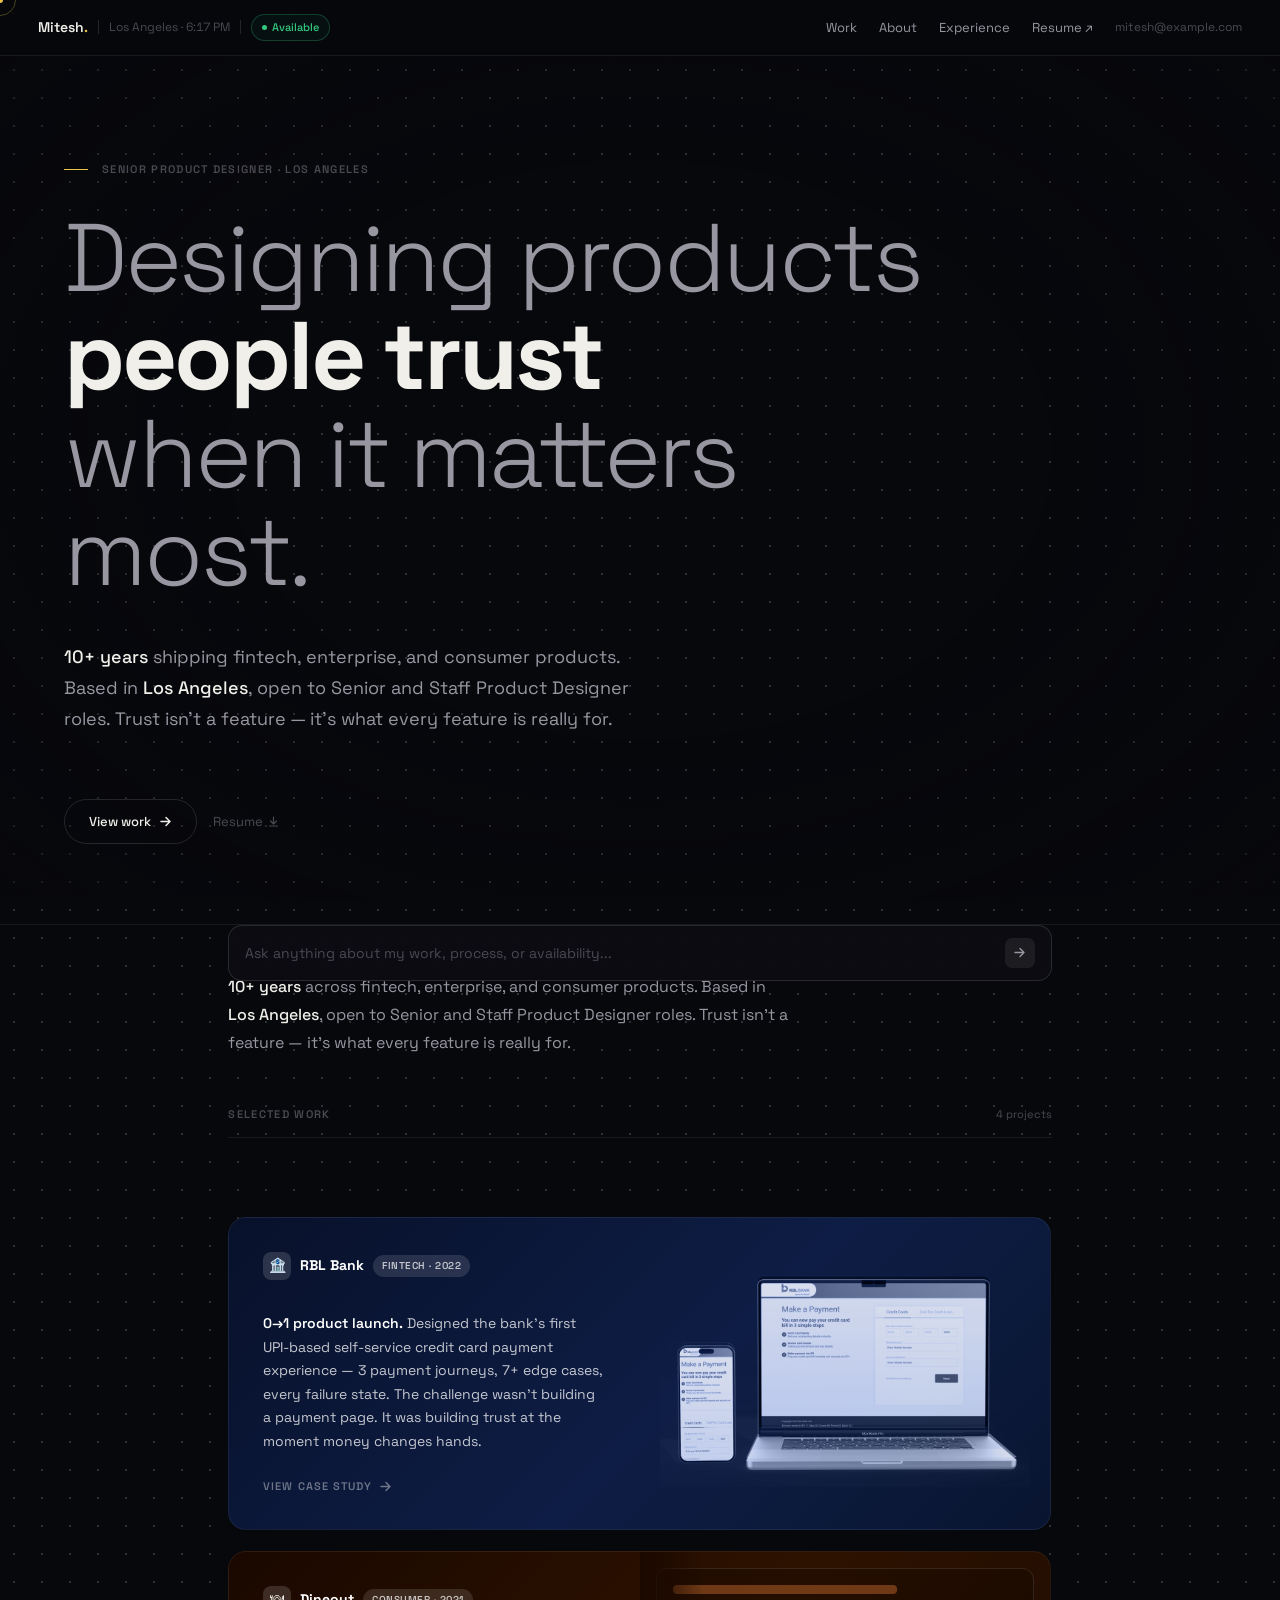
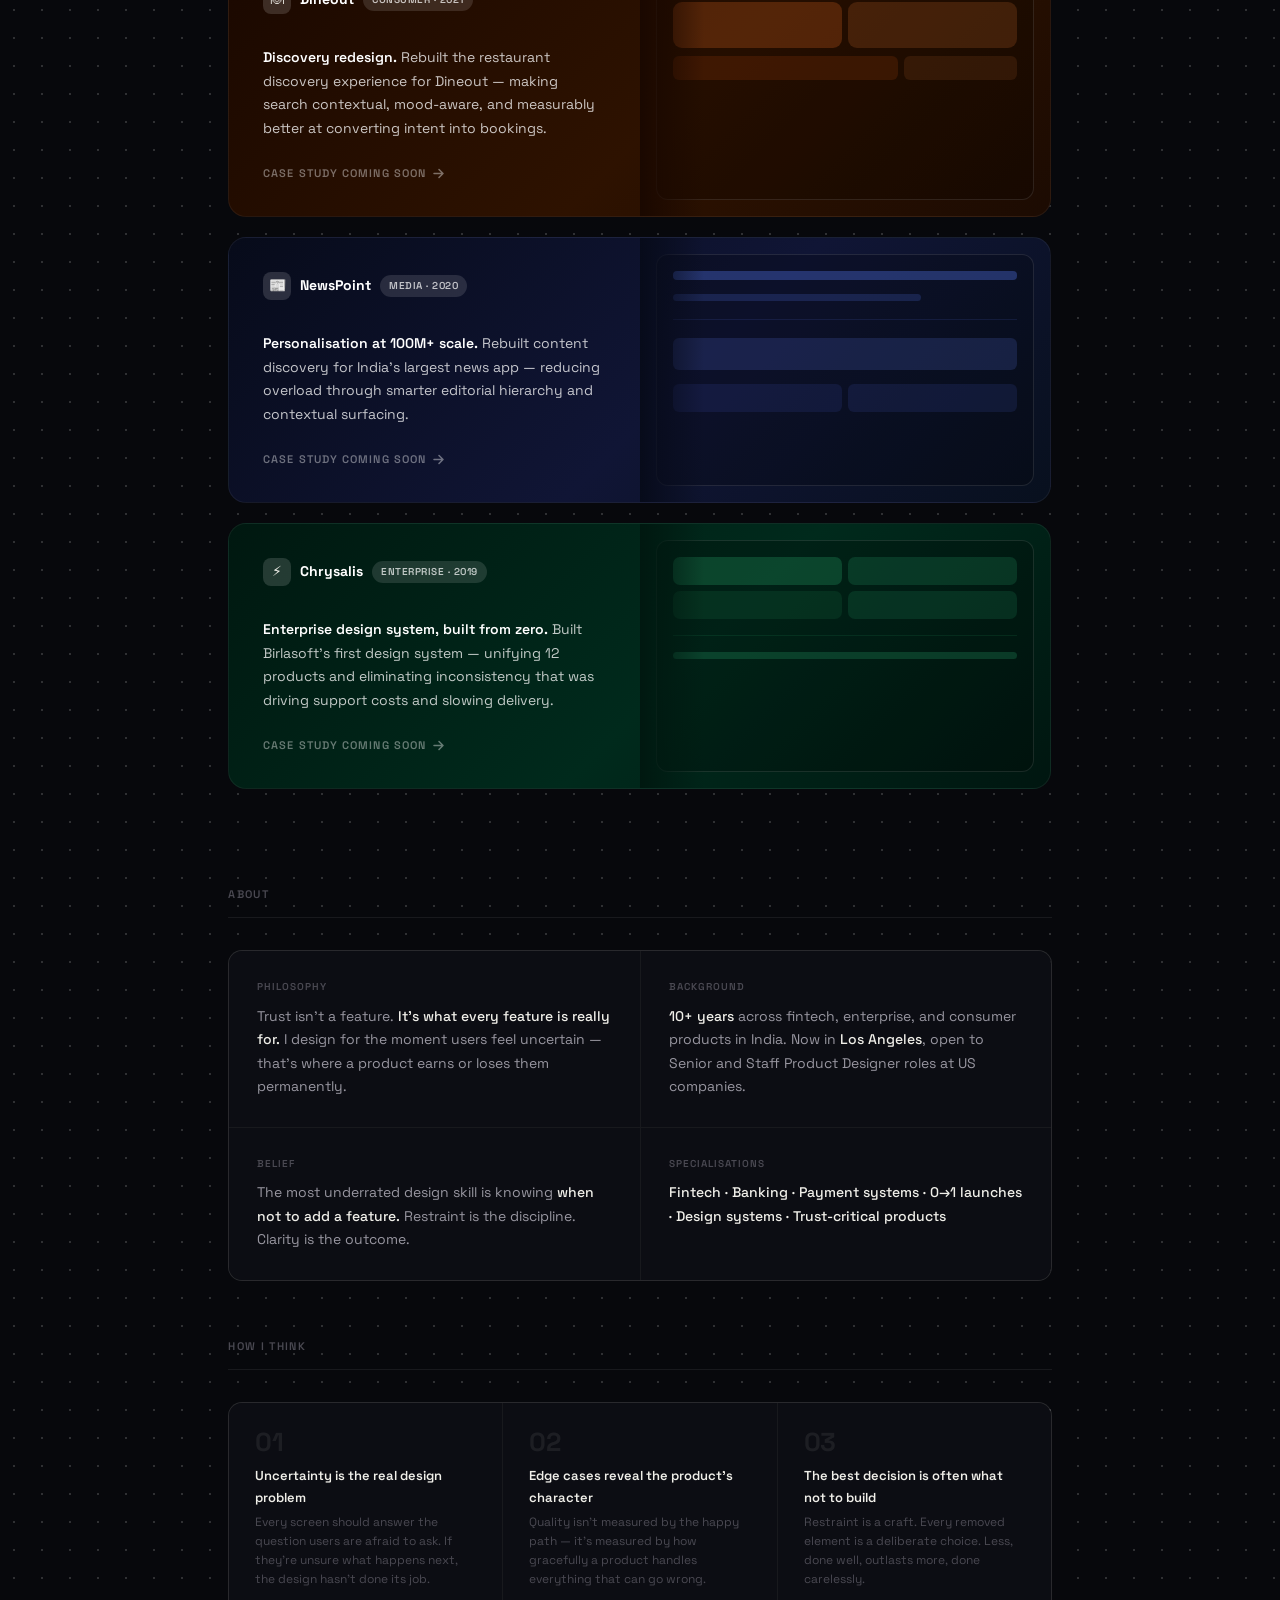
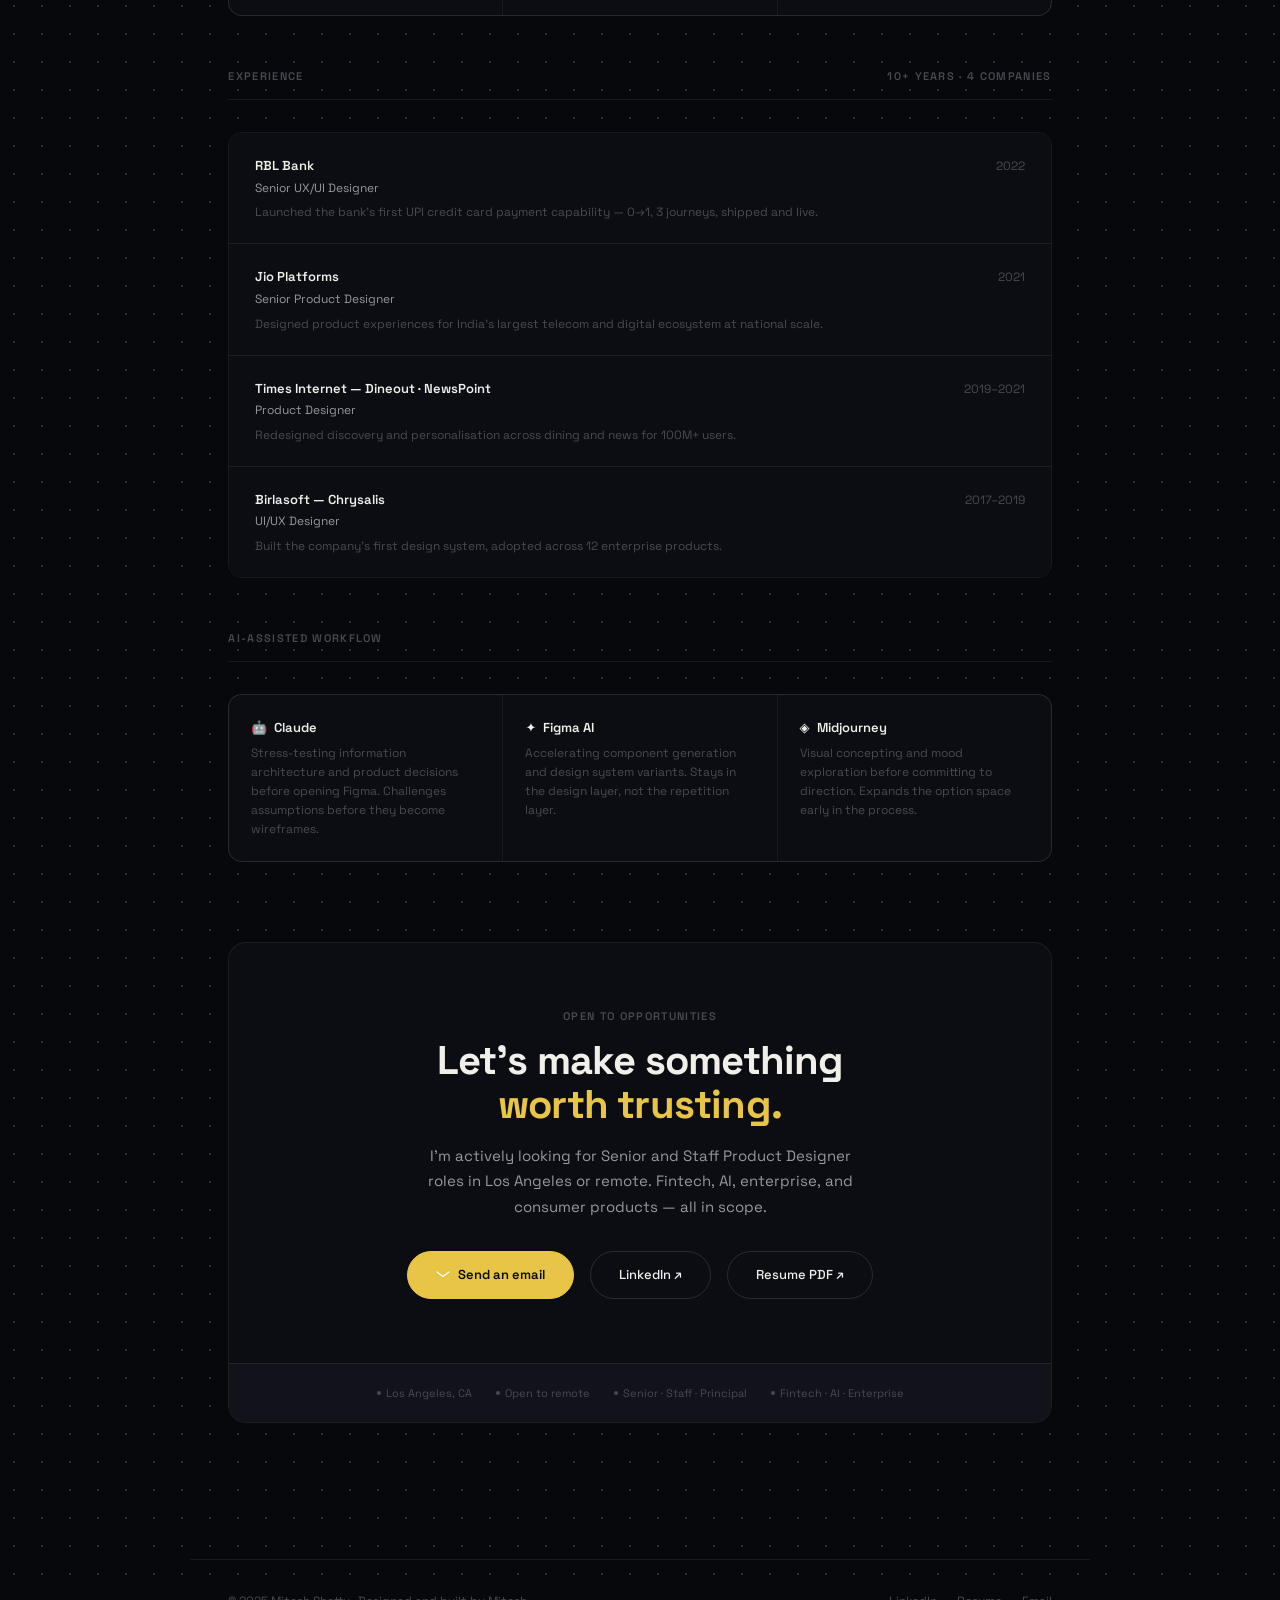
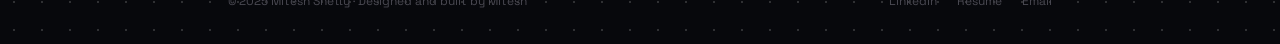
==== index.html @ 221f0654 "Add files via upload" ====
<!DOCTYPE html>
<html lang="en">
<head>
<meta charset="UTF-8">
<meta name="viewport" content="width=device-width, initial-scale=1.0">
<title>Mitesh Shetty — Senior Product Designer, Los Angeles</title>
<meta name="description" content="Senior Product Designer with 10+ years designing trusted products in fintech, enterprise, and consumer. Based in Los Angeles.">
<meta name="author" content="Mitesh Shetty">
<meta property="og:title" content="Mitesh Shetty — Senior Product Designer">
<meta property="og:description" content="Trust isn't a feature. It's what every feature is really for.">
<meta property="og:type" content="website">
<meta property="og:image" content="rbl-bank/images/hero-mockup.png">
<meta name="twitter:card" content="summary_large_image">
<link rel="preconnect" href="https://fonts.googleapis.com">
<link rel="preconnect" href="https://fonts.gstatic.com" crossorigin>
<link href="https://fonts.googleapis.com/css2?family=Space+Grotesk:wght@300;400;500;600;700&display=swap" rel="stylesheet">
<link rel="preload" href="rbl-bank/images/hero-mockup.png" as="image">
<style>
/* ═══════════════════════════════════════════════════════════════
   MITESH SHETTY — Portfolio v3  |  Design Director Final Pass
   ═══════════════════════════════════════════════════════════════ */

*,*::before,*::after{box-sizing:border-box;margin:0;padding:0}
html{scroll-behavior:smooth;-webkit-text-size-adjust:100%}
img{display:block;max-width:100%}
a{text-decoration:none;color:inherit}
button{background:none;border:none;cursor:pointer;font-family:inherit}

/* ── Design tokens ─────────────────────────────────────────── */
:root{
  --bg:   #07080C;
  --bg2:  #0C0D13;
  --bg3:  #12131A;
  --b:    rgba(255,255,255,0.07);
  --bhi:  rgba(255,255,255,0.12);
  --t1:   #F0EFE9;
  --t2:   #9896A0;
  --t3:   #4A4952;
  --gold: #E8C547;
  --gd:   rgba(232,197,71,0.08);
  --gl:   rgba(232,197,71,0.22);
  --blue: #5B7FFF;
  --grn:  #34C980;
  --red:  #FF6B47;
  --ease: cubic-bezier(0.22,1,0.36,1);
  --spr:  cubic-bezier(0.34,1.56,0.64,1);
  --dur:  600ms;
}

/* ── Base ──────────────────────────────────────────────────── */
body{
  background: var(--bg);
  background-image: radial-gradient(circle,rgba(255,255,255,0.16) 1px,transparent 1px);
  background-size: 28px 28px;
  color: var(--t1);
  font-family: 'Space Grotesk',system-ui,sans-serif;
  font-size: 15px;
  line-height: 1.65;
  -webkit-font-smoothing: antialiased;
  overflow-x: hidden;
  cursor: none;
}
@media(hover:none),(pointer:coarse){body{cursor:auto}}
body::after{
  content:'';position:fixed;inset:0;pointer-events:none;z-index:1;
  background:radial-gradient(ellipse 80% 80% at 50% 50%,transparent 40%,rgba(7,8,12,0.55) 100%);
}

/* ── Scrollbar ─────────────────────────────────────────────── */
::-webkit-scrollbar{width:2px}
::-webkit-scrollbar-track{background:var(--bg)}
::-webkit-scrollbar-thumb{background:var(--bhi);border-radius:2px}
:focus-visible{outline:2px solid var(--gold);outline-offset:3px;border-radius:2px}

/* ── Skip link ─────────────────────────────────────────────── */
.skip{position:fixed;top:-100%;left:16px;z-index:9999;padding:8px 16px;
  background:var(--gold);color:var(--bg);font-size:13px;font-weight:600;
  border-radius:8px;transition:top 150ms}
.skip:focus{top:16px}

/* ── Layers ────────────────────────────────────────────────── */
#spotlight{position:fixed;inset:0;pointer-events:none;z-index:0}
#code-layer{position:fixed;inset:0;pointer-events:none;z-index:0;overflow:hidden}
.code-char{
  position:absolute;font-family:'Space Grotesk',monospace;font-size:11px;font-weight:300;
  color:rgba(255,255,255,0.05);user-select:none;
  transition:color 500ms,opacity 500ms,text-shadow 500ms;
}

/* ── Custom cursor ─────────────────────────────────────────── */
#cur{position:fixed;top:0;left:0;pointer-events:none;z-index:9000}
#cur-dot{
  position:absolute;width:6px;height:6px;background:var(--gold);border-radius:50%;
  transform:translate(-50%,-50%);transition:width 150ms var(--ease),height 150ms var(--ease),opacity 200ms;
  will-change:transform;
}
#cur-ring{
  position:absolute;width:32px;height:32px;border:1px solid rgba(232,197,71,0.3);border-radius:50%;
  transform:translate(-50%,-50%);
  transition:width 250ms var(--ease),height 250ms var(--ease),border-color 250ms;
  will-change:transform;
}
#cur-label{
  position:absolute;transform:translate(-50%,18px);
  font-size:10px;font-weight:600;letter-spacing:.1em;text-transform:uppercase;
  color:var(--gold);opacity:0;white-space:nowrap;transition:opacity 200ms;pointer-events:none;
}
body.cur-link #cur-ring{width:44px;height:44px;border-color:rgba(232,197,71,.5)}
body.cur-card #cur-dot{opacity:0}
body.cur-card #cur-ring{width:60px;height:60px;border-color:rgba(232,197,71,.25)}
body.cur-card #cur-label{opacity:1}
body.cur-text #cur-dot{width:2px;height:2px;opacity:.35}
body.cur-text #cur-ring{width:20px;height:20px;opacity:.25}
@media(hover:none),(pointer:coarse){#cur{display:none}}

/* ── Navigation ────────────────────────────────────────────── */
#nav{
  position:fixed;top:0;left:0;right:0;z-index:200;
  height:56px;padding:0 clamp(16px,3vw,44px);
  display:flex;align-items:center;justify-content:space-between;gap:16px;
  background:rgba(7,8,12,0.80);
  backdrop-filter:blur(20px);-webkit-backdrop-filter:blur(20px);
  border-bottom:1px solid var(--b);
  transition:background 300ms;
}
#nav.scrolled{background:rgba(7,8,12,0.97)}
.nav-left{display:flex;align-items:center;gap:10px;min-width:0}
.nav-name{font-size:14px;font-weight:600;color:var(--t1);white-space:nowrap;text-decoration:none}
.nav-name span{color:var(--gold)}
.nav-sep{width:1px;height:14px;background:var(--bhi);flex-shrink:0}
.nav-clock{font-size:12px;color:var(--t3);white-space:nowrap;font-variant-numeric:tabular-nums}
.nav-avail{
  display:inline-flex;align-items:center;gap:5px;padding:3px 10px;
  border:1px solid rgba(52,201,128,0.25);border-radius:100px;
  font-size:11px;font-weight:500;color:var(--grn);background:rgba(52,201,128,0.05);white-space:nowrap;
}
.avail-dot{width:5px;height:5px;border-radius:50%;background:var(--grn);animation:pulse-g 2.2s ease-in-out infinite}
@keyframes pulse-g{0%,100%{opacity:1;transform:scale(1)}50%{opacity:.4;transform:scale(.7)}}
.nav-right{display:flex;align-items:center;gap:22px;flex-shrink:0}
.nav-right a{font-size:13px;color:var(--t2);transition:color 150ms;min-height:44px;display:flex;align-items:center}
.nav-right a:hover{color:var(--t1)}
.nav-email{font-size:12px !important;color:var(--t3) !important}
.nav-email:hover{color:var(--t2) !important}
.nav-ham{
  display:none;flex-direction:column;gap:5px;padding:10px;
  min-width:44px;min-height:44px;align-items:center;justify-content:center;cursor:pointer;
}
.nav-ham span{display:block;width:20px;height:1.5px;background:var(--t2);border-radius:1px;transition:transform 300ms,opacity 300ms}
.nav-ham[aria-expanded="true"] span:nth-child(1){transform:translateY(6.5px) rotate(45deg)}
.nav-ham[aria-expanded="true"] span:nth-child(2){opacity:0}
.nav-ham[aria-expanded="true"] span:nth-child(3){transform:translateY(-6.5px) rotate(-45deg)}
.nav-mob{
  display:none;position:fixed;inset:56px 0 0;
  background:rgba(7,8,12,.98);backdrop-filter:blur(20px);
  flex-direction:column;padding:32px 24px;z-index:199;overflow-y:auto;
}
.nav-mob.open{display:flex}
.nav-mob a{
  font-size:20px;font-weight:500;color:var(--t2);padding:14px 0;
  border-bottom:1px solid var(--b);min-height:56px;display:flex;align-items:center;transition:color 150ms;
}
.nav-mob a:last-child{border-bottom:none}
.nav-mob a:hover{color:var(--t1)}

/* ── Reading progress bar ──────────────────────────────────── */
#progress{
  position:fixed;top:0;left:0;z-index:201;
  height:2px;width:0%;background:var(--gold);
  transition:width 100ms linear;pointer-events:none;
}

/* ── Hero — full-width editorial, single column ────────────── */
.hero{
  position:relative;z-index:2;
  padding:clamp(100px,14vw,160px) clamp(20px,5vw,80px) clamp(56px,7vw,80px);
  border-bottom:1px solid var(--b);
  max-width:1400px;
  margin:0 auto;
}
.hero-label{
  font-size:11px;font-weight:600;letter-spacing:.12em;text-transform:uppercase;
  color:var(--t3);margin-bottom:clamp(20px,3vw,32px);
  display:flex;align-items:center;gap:14px;
}
.hero-label::before{content:'';width:24px;height:1px;background:var(--gold);flex-shrink:0}
.hero-h1{
  font-size:clamp(38px,7.5vw,96px);
  font-weight:700;line-height:1.02;letter-spacing:-0.032em;
  margin-bottom:clamp(24px,3.5vw,40px);
  max-width:900px;
}
.hero-h1 .dim{font-weight:300;color:var(--t2)}
.hero-sub{
  font-size:clamp(15px,1.8vw,18px);color:var(--t2);line-height:1.72;
  max-width:580px;margin-bottom:clamp(40px,5vw,64px);
}
.hero-sub strong{color:var(--t1);font-weight:500}
/* Hero has no right column — this class is unused */
.hero-right{display:none}
.hero-left{width:100%}

/* Hero CTAs */
.hero-ctas{display:flex;align-items:center;gap:16px;flex-wrap:wrap;margin-bottom:0}
.cta-primary{
  display:inline-flex;align-items:center;gap:8px;
  padding:11px 24px;border:1px solid var(--bhi);border-radius:100px;
  font-size:13px;font-weight:500;color:var(--t1);
  transition:border-color 200ms,background 200ms;
}
.cta-primary:hover{border-color:var(--gold);background:var(--gd)}
.cta-primary svg{transition:transform 200ms var(--ease)}
.cta-primary:hover svg{transform:translateX(3px)}
.cta-secondary{
  font-size:13px;color:var(--t3);transition:color 150ms;
  display:flex;align-items:center;gap:5px;
}
.cta-secondary:hover{color:var(--t2)}

/* Hero metrics row — full width strip */
.hero-metrics{
  display:none; /* hidden in editorial hero — metrics live in main content */
}

/* No mobile overrides needed — already single column */
@media(max-width:480px){
  .hero-h1{font-size:36px}
}

/* ── Main content ──────────────────────────────────────────── */
main{position:relative;z-index:2;max-width:900px;margin:0 auto;padding:0 clamp(16px,3vw,44px)}

/* ── Section label ─────────────────────────────────────────── */
.sec-label{
  font-size:11px;font-weight:600;letter-spacing:.12em;text-transform:uppercase;
  color:var(--t3);display:flex;align-items:center;justify-content:space-between;
  padding-bottom:14px;border-bottom:1px solid var(--b);
  margin-bottom:clamp(20px,3vw,32px);
}

/* ── Intro ─────────────────────────────────────────────────── */
.intro{
  padding-top:clamp(32px,4vw,48px);
  padding-bottom:clamp(32px,4vw,56px);
}
.intro-h1{
  font-size:clamp(26px,5.2vw,54px);
  font-weight:700;line-height:1.06;letter-spacing:-0.025em;
  margin-bottom:clamp(16px,2.5vw,24px);
}
.intro-h1 .dim{font-weight:300;color:var(--t2)}
.intro-bio{
  font-size:clamp(14px,1.7vw,16px);color:var(--t2);
  line-height:1.75;max-width:560px;
  margin-bottom:clamp(28px,4vw,48px);
}
.intro-bio strong{color:var(--t1);font-weight:500}
.work-header{
  display:flex;align-items:center;justify-content:space-between;
  padding-bottom:14px;border-bottom:1px solid var(--b);
  margin-bottom:clamp(20px,3vw,28px);
}
.work-title{font-size:11px;font-weight:600;letter-spacing:.12em;text-transform:uppercase;color:var(--t3)}
.work-count{font-size:11px;color:var(--t3)}

/* ── Project cards ─────────────────────────────────────────── */
.projects{display:flex;flex-direction:column;gap:clamp(12px,2vw,20px);margin-bottom:clamp(56px,8vw,96px)}
.project-card{
  display:block;position:relative;border-radius:18px;overflow:hidden;cursor:none;
  border:1px solid rgba(255,255,255,0.06);
  transition:transform 400ms var(--ease),box-shadow 400ms var(--ease),border-color 300ms;
  will-change:transform;text-decoration:none;
}
.project-card:hover{
  transform:translateY(-3px) scale(1.003);
  box-shadow:0 28px 72px rgba(0,0,0,0.6),0 0 0 1px rgba(232,197,71,0.14);
  border-color:rgba(232,197,71,0.2);
}
.project-card:focus-visible{outline:2px solid var(--gold);outline-offset:3px}
@media(hover:none){.project-card:hover{transform:none;box-shadow:none}}

.card-inner{display:grid;grid-template-columns:1fr 1fr;min-height:260px}
.card-left{
  padding:clamp(22px,3vw,34px);
  display:flex;flex-direction:column;justify-content:space-between;
  position:relative;z-index:2;
}
.card-company-row{display:flex;align-items:center;gap:9px;margin-bottom:clamp(20px,3vw,32px)}
.card-icon{
  width:28px;height:28px;border-radius:8px;
  display:flex;align-items:center;justify-content:center;
  background:rgba(255,255,255,0.14);font-size:14px;flex-shrink:0;
}
.card-co-name{font-size:14px;font-weight:700;color:#fff}
.card-badge{
  font-size:10px;font-weight:600;letter-spacing:.05em;text-transform:uppercase;
  padding:3px 9px;border-radius:100px;
  background:rgba(255,255,255,0.12);color:rgba(255,255,255,0.72);white-space:nowrap;
}
.card-desc{
  font-size:clamp(13px,1.5vw,14px);color:rgba(255,255,255,0.76);line-height:1.68;flex:1;
}
.card-desc strong{color:#fff;font-weight:600}
.card-cta{
  display:inline-flex;align-items:center;gap:6px;margin-top:clamp(16px,2.5vw,24px);
  font-size:11px;font-weight:600;letter-spacing:.1em;text-transform:uppercase;
  color:rgba(255,255,255,0.4);transition:color 200ms,gap 200ms;
}
.card-cta svg{transition:transform 200ms var(--ease)}
.project-card:hover .card-cta{color:rgba(255,255,255,0.92);gap:10px}
.project-card:hover .card-cta svg{transform:translateX(4px)}

.card-right{position:relative;overflow:hidden;display:flex;align-items:center;justify-content:center}
.card-right-img{
  position:absolute;inset:0;width:100%;height:100%;
  object-fit:cover;object-position:top center;
  transition:transform 600ms var(--ease);display:block;
}
.project-card:hover .card-right-img{transform:scale(1.06)}
.card-right::before{
  content:'';position:absolute;left:0;top:0;bottom:0;width:64px;z-index:1;
  background:linear-gradient(to right,var(--card-bg,#0F1020),transparent);
}
.card-mock{
  position:absolute;inset:16px;background:rgba(0,0,0,0.2);
  border:1px solid rgba(255,255,255,0.1);border-radius:12px;
  padding:16px;display:flex;flex-direction:column;gap:8px;
}
.mock-bar{height:7px;border-radius:4px;background:rgba(255,255,255,0.15)}
.mock-row{display:flex;gap:6px}
.mock-pill{height:22px;border-radius:5px;background:rgba(255,255,255,0.1);flex:1}

/* RBL card — mockup image treatment */
.card-rbl{--card-bg:#08112A;background:linear-gradient(135deg,#08112A 0%,#0E1D45 55%,#091530 100%)}
.card-rbl .card-right{background:transparent;padding:clamp(10px,2vw,20px)}
.card-rbl .card-right-img{
  position:static;width:100%;height:auto;object-fit:contain;object-position:center;
  mix-blend-mode:luminosity;opacity:0.90;border-radius:0;
}
.card-rbl:hover .card-right-img{mix-blend-mode:normal;opacity:1;transform:scale(1.03)}
.card-rbl .card-right::before{display:none}

.card-dineout{--card-bg:#1A0800;background:linear-gradient(135deg,#1A0800 0%,#2E1200 55%,#1C0B02 100%)}
.card-newspoint{--card-bg:#070B1A;background:linear-gradient(135deg,#070B1A 0%,#101535 55%,#08101E 100%)}
.card-chrysalis{--card-bg:#001810;background:linear-gradient(135deg,#001810 0%,#002A1C 55%,#001610 100%)}

/* ── About grid ────────────────────────────────────────────── */
.about-grid{
  display:grid;grid-template-columns:1fr 1fr;
  gap:1px;background:var(--b);
  border:1px solid var(--b);border-radius:14px;overflow:hidden;
  margin-bottom:clamp(20px,3vw,32px);
}
.about-cell{background:var(--bg2);padding:clamp(20px,2.5vw,28px)}
.ac-label{font-size:10px;font-weight:600;letter-spacing:.1em;text-transform:uppercase;color:var(--t3);margin-bottom:9px}
.ac-val{font-size:clamp(13px,1.5vw,14px);color:var(--t2);line-height:1.68}
.ac-val strong{color:var(--t1);font-weight:500}

/* ── Process ───────────────────────────────────────────────── */
.process-grid{
  display:grid;grid-template-columns:repeat(3,1fr);
  gap:1px;background:var(--b);
  border:1px solid var(--b);border-radius:14px;overflow:hidden;
  margin-bottom:clamp(20px,3vw,32px);
}
.process-cell{background:var(--bg2);padding:clamp(18px,2.5vw,26px)}
.pc-num{font-size:26px;font-weight:700;color:var(--b);line-height:1;margin-bottom:10px;letter-spacing:-0.01em}
.pc-title{font-size:13px;font-weight:600;color:var(--t1);margin-bottom:5px}
.pc-desc{font-size:12px;color:var(--t3);line-height:1.58}

/* ── Experience ────────────────────────────────────────────── */
.exp-list{
  border:1px solid var(--b);border-radius:14px;overflow:hidden;
  margin-bottom:clamp(20px,3vw,32px);
}
.exp-item{
  display:grid;grid-template-columns:1fr auto;gap:16px;align-items:start;
  padding:clamp(16px,2.5vw,22px) clamp(18px,2.5vw,26px);
  border-bottom:1px solid var(--b);background:var(--bg2);
  transition:background 200ms;
}
.exp-item:last-child{border-bottom:none}
.exp-item:hover{background:var(--bg3)}
.exp-co{font-size:13px;font-weight:600;color:var(--t1)}
.exp-role{font-size:12px;color:var(--t2);margin-top:2px}
.exp-out{font-size:12px;color:var(--t3);margin-top:5px;line-height:1.5}
.exp-yr{font-size:12px;color:var(--t3);white-space:nowrap;padding-top:2px}

/* ── AI tools ──────────────────────────────────────────────── */
.ai-grid{
  display:grid;grid-template-columns:repeat(3,1fr);
  gap:1px;background:var(--b);
  border:1px solid var(--b);border-radius:14px;overflow:hidden;
  margin-bottom:clamp(48px,7vw,80px);
}
.ai-cell{background:var(--bg2);padding:clamp(16px,2vw,22px)}
.ai-tool{font-size:13px;font-weight:600;color:var(--t1);margin-bottom:5px;display:flex;align-items:center;gap:7px}
.ai-use{font-size:12px;color:var(--t3);line-height:1.58}

/* ── Contact CTA ───────────────────────────────────────────── */
.contact-section{
  border:1px solid var(--b);border-radius:18px;overflow:hidden;
  background:var(--bg2);margin-bottom:clamp(28px,4vw,48px);
}
.contact-inner{
  padding:clamp(36px,5vw,64px) clamp(24px,4vw,48px);
  text-align:center;
}
.contact-pre{
  font-size:11px;font-weight:600;letter-spacing:.12em;text-transform:uppercase;
  color:var(--t3);margin-bottom:14px;
}
.contact-h{
  font-size:clamp(22px,4vw,40px);font-weight:700;letter-spacing:-0.02em;
  line-height:1.1;margin-bottom:16px;
}
.contact-h span{color:var(--gold)}
.contact-p{font-size:clamp(14px,1.6vw,15px);color:var(--t2);max-width:440px;margin:0 auto 32px;line-height:1.7}
.contact-actions{display:flex;align-items:center;justify-content:center;gap:16px;flex-wrap:wrap}
.contact-btn{
  display:inline-flex;align-items:center;gap:8px;
  padding:12px 28px;border:1px solid var(--bhi);border-radius:100px;
  font-size:13px;font-weight:500;color:var(--t1);
  transition:border-color 200ms,background 200ms;
}
.contact-btn:hover{border-color:var(--gold);background:var(--gd)}
.contact-btn.primary{background:var(--gold);border-color:var(--gold);color:var(--bg);font-weight:600}
.contact-btn.primary:hover{background:#d4b340;border-color:#d4b340}
.contact-meta{
  padding:clamp(14px,2vw,20px) clamp(24px,4vw,48px);
  border-top:1px solid var(--b);
  display:flex;align-items:center;justify-content:center;gap:clamp(12px,2vw,24px);flex-wrap:wrap;
  background:var(--bg3);
}
.contact-tag{font-size:11px;color:var(--t3);display:flex;align-items:center;gap:5px}
.contact-tag-dot{width:4px;height:4px;border-radius:50%;background:var(--t3)}

/* ── Ask input ─────────────────────────────────────────────── */
.ask-wrap{position:sticky;bottom:20px;z-index:100;padding-bottom:32px}
.ask-inner{
  display:flex;align-items:center;
  background:rgba(12,13,19,0.92);border:1px solid var(--bhi);border-radius:14px;padding:12px 16px;
  transition:border-color 300ms,box-shadow 300ms;backdrop-filter:blur(24px);
}
.ask-inner:focus-within{border-color:var(--gl);box-shadow:0 0 0 3px var(--gd)}
.ask-input{
  flex:1;background:none;border:none;outline:none;
  font-family:'Space Grotesk',sans-serif;font-size:14px;color:var(--t1);
}
.ask-input::placeholder{color:var(--t3)}
.ask-btn{
  width:30px;height:30px;border-radius:7px;background:var(--b);
  display:flex;align-items:center;justify-content:center;
  transition:background 200ms;flex-shrink:0;cursor:pointer;
}
.ask-btn:hover{background:var(--gd)}
.ask-btn svg{color:var(--t2)}

/* ── Floating preview panel ────────────────────────────────── */
#pp{
  position:fixed;z-index:500;width:300px;
  background:rgba(12,13,20,0.97);border:1px solid var(--bhi);border-radius:16px;overflow:hidden;
  box-shadow:0 28px 72px rgba(0,0,0,0.65);
  pointer-events:none;opacity:0;
  transform:scale(0.94) translateY(8px);
  transition:opacity 200ms var(--ease),transform 200ms var(--ease);
  backdrop-filter:blur(24px);
}
#pp.show{opacity:1;transform:scale(1) translateY(0)}
.pp-img{width:100%;height:140px;object-fit:cover;object-position:top;display:block}
.pp-img-blank{width:100%;height:140px;background:var(--bg3)}
.pp-body{padding:16px}
.pp-co{font-size:13px;font-weight:700;color:var(--t1);margin-bottom:2px}
.pp-role{font-size:11px;color:var(--t3);margin-bottom:12px}
.pp-row{margin-bottom:10px}
.pp-lbl{font-size:10px;font-weight:600;letter-spacing:.08em;text-transform:uppercase;color:var(--t3);margin-bottom:3px}
.pp-val{font-size:12px;color:var(--t2);line-height:1.5}
.pp-cta{
  display:flex;align-items:center;gap:6px;
  font-size:11px;font-weight:600;letter-spacing:.08em;text-transform:uppercase;color:var(--gold);
  padding-top:12px;border-top:1px solid var(--b);
}
@media(max-width:768px){#pp{display:none}}

/* ── Scroll reveal ─────────────────────────────────────────── */
.rev{opacity:0;transform:translateY(18px);transition:opacity var(--dur) var(--ease),transform var(--dur) var(--ease)}
.rev.in{opacity:1;transform:none}

/* ── Footer ────────────────────────────────────────────────── */
footer{
  position:relative;z-index:2;
  padding:clamp(20px,3vw,32px) clamp(16px,3vw,44px);
  max-width:900px;margin:0 auto;
  border-top:1px solid var(--b);
  display:flex;align-items:center;justify-content:space-between;flex-wrap:wrap;gap:12px;
}
.foot-copy{font-size:12px;color:var(--t3)}
.foot-links{display:flex;gap:20px}
.foot-links a{font-size:12px;color:var(--t3);transition:color 150ms}
.foot-links a:hover{color:var(--t2)}

/* ── Responsive ────────────────────────────────────────────── */
@media(max-width:1024px){.nav-avail{display:none}}
@media(max-width:768px){
  .nav-right{display:none}
  .nav-ham{display:flex}
  .card-inner{grid-template-columns:1fr;min-height:auto}
  .card-right{height:200px;order:-1}
  .card-rbl .card-right{height:auto;order:-1;padding:16px}
  .card-right::before{display:none}
  .about-grid{grid-template-columns:1fr}
  .process-grid{grid-template-columns:1fr}
  .ai-grid{grid-template-columns:1fr}
  .ask-wrap{position:relative;bottom:auto;padding-bottom:40px}
}
@media(max-width:480px){
  .intro-h1{font-size:28px}
  .exp-item{grid-template-columns:1fr}
  .exp-yr{display:none}
}
</style>
</head>
<body>

<a href="#main" class="skip">Skip to content</a>
<div id="progress" role="progressbar" aria-label="Reading progress" aria-valuenow="0" aria-valuemin="0" aria-valuemax="100"></div>
<div id="spotlight" aria-hidden="true"></div>
<div id="code-layer" aria-hidden="true"></div>

<div id="cur" aria-hidden="true">
  <div id="cur-dot"></div>
  <div id="cur-ring"></div>
  <div id="cur-label">View project</div>
</div>

<div id="pp" role="tooltip" aria-live="polite">
  <img id="pp-img" class="pp-img" src="" alt="" loading="lazy">
  <div class="pp-body">
    <div class="pp-co" id="pp-co">—</div>
    <div class="pp-role" id="pp-role">—</div>
    <div class="pp-row"><div class="pp-lbl">Challenge</div><div class="pp-val" id="pp-challenge">—</div></div>
    <div class="pp-row"><div class="pp-lbl">Outcome</div><div class="pp-val" id="pp-outcome">—</div></div>
    <div class="pp-cta">View case study <svg width="12" height="12" viewBox="0 0 12 12" fill="none"><path d="M2 6h8M6 2l4 4-4 4" stroke="currentColor" stroke-width="1.5" stroke-linecap="round" stroke-linejoin="round"/></svg></div>
  </div>
</div>

<!-- ── Nav ────────────────────────────────────────────────── -->
<nav id="nav" aria-label="Main navigation">
  <div class="nav-left">
    <a href="/" class="nav-name" aria-label="Mitesh Shetty — home">Mitesh<span>.</span></a>
    <span class="nav-sep" aria-hidden="true"></span>
    <span class="nav-clock" id="nav-time" aria-label="Current time in Los Angeles">Los Angeles</span>
    <span class="nav-sep" aria-hidden="true"></span>
    <div class="nav-avail" aria-label="Open to Senior Product Designer roles">
      <span class="avail-dot" aria-hidden="true"></span>Available
    </div>
  </div>
  <div class="nav-right" role="list">
    <a href="#work" role="listitem">Work</a>
    <a href="#about" role="listitem">About</a>
    <a href="#experience" role="listitem">Experience</a>
    <a href="resume.pdf" target="_blank" rel="noopener" role="listitem">Resume ↗</a>
    <a href="mailto:mitesh@example.com" class="nav-email" role="listitem">mitesh@example.com</a>
  </div>
  <button class="nav-ham" aria-label="Open navigation menu" aria-expanded="false" aria-controls="nav-mob">
    <span></span><span></span><span></span>
  </button>
</nav>
<nav class="nav-mob" id="nav-mob" aria-label="Mobile navigation">
  <a href="#work">Work</a>
  <a href="#about">About</a>
  <a href="#experience">Experience</a>
  <a href="resume.pdf" target="_blank" rel="noopener">Resume ↗</a>
  <a href="mailto:mitesh@example.com">mitesh@example.com</a>
</nav>

<!-- ══════ HERO ══════════════════════════════════════════════ -->
<header class="hero" aria-label="Introduction">
  <div class="hero-left">
    <div class="hero-label rev" data-delay="0">Senior Product Designer · Los Angeles</div>

    <h1 class="hero-h1 rev" data-delay="60">
      <span class="dim">Designing products</span><br>
      <strong>people trust</strong><br>
      <span class="dim">when it matters most.</span>
    </h1>

    <p class="hero-sub rev" data-delay="180">
      <strong>10+ years</strong> shipping fintech, enterprise, and consumer products. Based in <strong>Los Angeles</strong>,
      open to Senior and Staff Product Designer roles. Trust isn't a feature —
      it's what every feature is really for.
    </p>

    <div class="hero-ctas rev" data-delay="300">
      <a href="#work" class="cta-primary" data-magnetic>
        View work
        <svg width="13" height="13" viewBox="0 0 13 13" fill="none" aria-hidden="true"><path d="M2 6.5h9M7 2.5l4 4-4 4" stroke="currentColor" stroke-width="1.5" stroke-linecap="round" stroke-linejoin="round"/></svg>
      </a>
      <a href="resume.pdf" class="cta-secondary" target="_blank" rel="noopener">
        Resume
        <svg width="11" height="11" viewBox="0 0 11 11" fill="none" aria-hidden="true"><path d="M5.5 1v7M2.5 5l3 3 3-3M1.5 10h8" stroke="currentColor" stroke-width="1.2" stroke-linecap="round" stroke-linejoin="round"/></svg>
      </a>
    </div>
  </div>
</header>

<!-- ══════ MAIN ══════════════════════════════════════════════ -->
<main id="main">

  <!-- Intro + Work header — follows hero directly -->
  <section class="intro" aria-label="About this portfolio">
    <p class="intro-bio rev">
      <strong>10+ years</strong> across fintech, enterprise, and consumer products. Based in <strong>Los Angeles</strong>,
      open to Senior and Staff Product Designer roles. Trust isn't a feature — it's what every feature is really for.
    </p>
    <div class="work-header rev" id="work">
      <span class="work-title">Selected work</span>
      <span class="work-count">4 projects</span>
    </div>
  </section>

  <!-- ── Project cards ─────────────────────────────────────── -->
  <div class="projects" aria-label="Selected work">

    <!-- RBL Bank -->
    <a href="rbl-bank/index.html"
       class="project-card card-rbl rev"
       data-co="RBL Bank"
       data-role="Senior UX/UI Designer · Q2–Q3 2022"
       data-challenge="No UPI payment option existed on the bank's website"
       data-outcome="Launched RBL Bank's first self-service UPI credit card payment — 3 journeys, 7+ edge cases"
       data-preview="rbl-bank/images/hero-mockup.png"
       data-cursor="View Case Study"
       aria-label="RBL Bank — UPI Credit Card Payment Experience — View case study">
      <div class="card-inner">
        <div class="card-left">
          <div>
            <div class="card-company-row">
              <div class="card-icon" aria-hidden="true">🏦</div>
              <span class="card-co-name">RBL Bank</span>
              <span class="card-badge">Fintech · 2022</span>
            </div>
            <div class="card-desc">
              <strong>0→1 product launch.</strong> Designed the bank's first UPI-based self-service credit card payment
              experience — 3 payment journeys, 7+ edge cases, every failure state.
              The challenge wasn't building a payment page. It was building trust at the moment money changes hands.
            </div>
          </div>
          <div class="card-cta" aria-hidden="true">
            View case study
            <svg width="13" height="13" viewBox="0 0 13 13" fill="none"><path d="M2 6.5h9M7 2.5l4 4-4 4" stroke="currentColor" stroke-width="1.5" stroke-linecap="round" stroke-linejoin="round"/></svg>
          </div>
        </div>
        <div class="card-right">
          <img class="card-right-img"
               src="rbl-bank/images/hero-mockup.png"
               alt="RBL Bank Make a Payment on MacBook and iPhone"
               loading="lazy">
        </div>
      </div>
    </a>

    <!-- Dineout -->
    <a href="#"
       class="project-card card-dineout rev"
       data-co="Dineout · Times Internet"
       data-role="Product Designer · 2020–2021"
       data-challenge="Restaurant discovery was generic — no context for mood, occasion, or group size"
       data-outcome="Redesigned discovery to be contextual and conversion-focused"
       data-preview=""
       data-cursor="Coming Soon"
       aria-label="Dineout — Restaurant Discovery Redesign — Coming soon">
      <div class="card-inner">
        <div class="card-left">
          <div>
            <div class="card-company-row">
              <div class="card-icon" aria-hidden="true">🍽</div>
              <span class="card-co-name">Dineout</span>
              <span class="card-badge">Consumer · 2021</span>
            </div>
            <div class="card-desc">
              <strong>Discovery redesign.</strong> Rebuilt the restaurant discovery experience for Dineout —
              making search contextual, mood-aware, and measurably better at converting intent into bookings.
            </div>
          </div>
          <div class="card-cta" aria-hidden="true">
            Case study coming soon
            <svg width="13" height="13" viewBox="0 0 13 13" fill="none"><path d="M2 6.5h9M7 2.5l4 4-4 4" stroke="currentColor" stroke-width="1.5" stroke-linecap="round" stroke-linejoin="round"/></svg>
          </div>
        </div>
        <div class="card-right">
          <div class="card-mock" aria-hidden="true">
            <div class="mock-bar" style="width:65%;height:9px;background:rgba(255,140,60,0.35)"></div>
            <div class="mock-row"><div class="mock-pill" style="background:rgba(255,120,40,0.22);height:46px;border-radius:9px"></div><div class="mock-pill" style="background:rgba(255,140,60,0.16);height:46px;border-radius:9px"></div></div>
            <div class="mock-row"><div class="mock-pill" style="background:rgba(255,100,20,0.12);height:24px;border-radius:6px;flex:2"></div><div class="mock-pill" style="background:rgba(255,140,60,0.1);height:24px;border-radius:6px"></div></div>
          </div>
        </div>
      </div>
    </a>

    <!-- NewsPoint -->
    <a href="#"
       class="project-card card-newspoint rev"
       data-co="NewsPoint · Times Internet"
       data-role="Product Designer · 2019–2020"
       data-challenge="News apps overwhelm — too much content, no relevance signal"
       data-outcome="Rebuilt personalisation for 100M+ users"
       data-preview=""
       data-cursor="Coming Soon"
       aria-label="NewsPoint — News Personalisation — Coming soon">
      <div class="card-inner">
        <div class="card-left">
          <div>
            <div class="card-company-row">
              <div class="card-icon" aria-hidden="true">📰</div>
              <span class="card-co-name">NewsPoint</span>
              <span class="card-badge">Media · 2020</span>
            </div>
            <div class="card-desc">
              <strong>Personalisation at 100M+ scale.</strong> Rebuilt content discovery for India's largest news app —
              reducing overload through smarter editorial hierarchy and contextual surfacing.
            </div>
          </div>
          <div class="card-cta" aria-hidden="true">
            Case study coming soon
            <svg width="13" height="13" viewBox="0 0 13 13" fill="none"><path d="M2 6.5h9M7 2.5l4 4-4 4" stroke="currentColor" stroke-width="1.5" stroke-linecap="round" stroke-linejoin="round"/></svg>
          </div>
        </div>
        <div class="card-right">
          <div class="card-mock" aria-hidden="true">
            <div class="mock-bar" style="background:rgba(91,127,255,0.32);height:9px"></div>
            <div class="mock-bar" style="background:rgba(91,127,255,0.18);height:7px;width:72%;margin-top:6px"></div>
            <div style="height:1px;background:rgba(91,127,255,0.12);margin:10px 0"></div>
            <div class="mock-row"><div class="mock-pill" style="background:rgba(100,130,255,0.16);height:32px;border-radius:6px;flex:3"></div></div>
            <div class="mock-row" style="margin-top:6px"><div class="mock-pill" style="background:rgba(80,110,240,0.11);height:28px;border-radius:6px"></div><div class="mock-pill" style="background:rgba(90,120,255,0.11);height:28px;border-radius:6px"></div></div>
          </div>
        </div>
      </div>
    </a>

    <!-- Chrysalis -->
    <a href="#"
       class="project-card card-chrysalis rev"
       data-co="Chrysalis · Birlasoft"
       data-role="UI/UX Designer · 2017–2019"
       data-challenge="Legacy enterprise portal had no design system — 12 products, zero consistency"
       data-outcome="Built the company's first design system, adopted across all 12 products"
       data-preview=""
       data-cursor="Coming Soon"
       aria-label="Chrysalis — Enterprise Design System — Coming soon">
      <div class="card-inner">
        <div class="card-left">
          <div>
            <div class="card-company-row">
              <div class="card-icon" aria-hidden="true">⚡</div>
              <span class="card-co-name">Chrysalis</span>
              <span class="card-badge">Enterprise · 2019</span>
            </div>
            <div class="card-desc">
              <strong>Enterprise design system, built from zero.</strong> Built Birlasoft's first design system —
              unifying 12 products and eliminating inconsistency that was driving support costs and slowing delivery.
            </div>
          </div>
          <div class="card-cta" aria-hidden="true">
            Case study coming soon
            <svg width="13" height="13" viewBox="0 0 13 13" fill="none"><path d="M2 6.5h9M7 2.5l4 4-4 4" stroke="currentColor" stroke-width="1.5" stroke-linecap="round" stroke-linejoin="round"/></svg>
          </div>
        </div>
        <div class="card-right">
          <div class="card-mock" aria-hidden="true">
            <div style="display:grid;grid-template-columns:1fr 1fr;gap:6px;margin-bottom:8px">
              <div style="height:28px;background:rgba(52,201,128,0.22);border-radius:7px"></div>
              <div style="height:28px;background:rgba(52,201,128,0.16);border-radius:7px"></div>
              <div style="height:28px;background:rgba(52,180,110,0.11);border-radius:7px"></div>
              <div style="height:28px;background:rgba(52,201,128,0.13);border-radius:7px"></div>
            </div>
            <div style="height:1px;background:rgba(52,201,128,0.1);margin-bottom:8px"></div>
            <div class="mock-bar" style="background:rgba(52,201,128,0.2)"></div>
          </div>
        </div>
      </div>
    </a>

  </div>

  <!-- About -->
  <section id="about" aria-label="About">
    <div class="sec-label rev"><span>About</span></div>
    <div class="about-grid rev">
      <div class="about-cell">
        <div class="ac-label">Philosophy</div>
        <div class="ac-val">Trust isn't a feature. <strong>It's what every feature is really for.</strong> I design for the moment users feel uncertain — that's where a product earns or loses them permanently.</div>
      </div>
      <div class="about-cell">
        <div class="ac-label">Background</div>
        <div class="ac-val"><strong>10+ years</strong> across fintech, enterprise, and consumer products in India. Now in <strong>Los Angeles</strong>, open to Senior and Staff Product Designer roles at US companies.</div>
      </div>
      <div class="about-cell">
        <div class="ac-label">Belief</div>
        <div class="ac-val">The most underrated design skill is knowing <strong>when not to add a feature.</strong> Restraint is the discipline. Clarity is the outcome.</div>
      </div>
      <div class="about-cell">
        <div class="ac-label">Specialisations</div>
        <div class="ac-val"><strong>Fintech · Banking · Payment systems · 0→1 launches · Design systems · Trust-critical products</strong></div>
      </div>
    </div>
  </section>

  <!-- How I think -->
  <div class="sec-label rev" style="margin-top:clamp(36px,5vw,56px)"><span>How I think</span></div>
  <div class="process-grid rev">
    <div class="process-cell">
      <div class="pc-num">01</div>
      <div class="pc-title">Uncertainty is the real design problem</div>
      <div class="pc-desc">Every screen should answer the question users are afraid to ask. If they're unsure what happens next, the design hasn't done its job.</div>
    </div>
    <div class="process-cell">
      <div class="pc-num">02</div>
      <div class="pc-title">Edge cases reveal the product's character</div>
      <div class="pc-desc">Quality isn't measured by the happy path — it's measured by how gracefully a product handles everything that can go wrong.</div>
    </div>
    <div class="process-cell">
      <div class="pc-num">03</div>
      <div class="pc-title">The best decision is often what not to build</div>
      <div class="pc-desc">Restraint is a craft. Every removed element is a deliberate choice. Less, done well, outlasts more, done carelessly.</div>
    </div>
  </div>

  <!-- Experience -->
  <div class="sec-label rev" id="experience" style="margin-top:clamp(32px,4vw,52px)">
    <span>Experience</span>
    <span style="font-size:11px;color:var(--t3)">10+ years · 4 companies</span>
  </div>
  <div class="exp-list rev">
    <div class="exp-item">
      <div>
        <div class="exp-co">RBL Bank</div>
        <div class="exp-role">Senior UX/UI Designer</div>
        <div class="exp-out">Launched the bank's first UPI credit card payment capability — 0→1, 3 journeys, shipped and live.</div>
      </div>
      <div class="exp-yr">2022</div>
    </div>
    <div class="exp-item">
      <div>
        <div class="exp-co">Jio Platforms</div>
        <div class="exp-role">Senior Product Designer</div>
        <div class="exp-out">Designed product experiences for India's largest telecom and digital ecosystem at national scale.</div>
      </div>
      <div class="exp-yr">2021</div>
    </div>
    <div class="exp-item">
      <div>
        <div class="exp-co">Times Internet — Dineout · NewsPoint</div>
        <div class="exp-role">Product Designer</div>
        <div class="exp-out">Redesigned discovery and personalisation across dining and news for 100M+ users.</div>
      </div>
      <div class="exp-yr">2019–2021</div>
    </div>
    <div class="exp-item">
      <div>
        <div class="exp-co">Birlasoft — Chrysalis</div>
        <div class="exp-role">UI/UX Designer</div>
        <div class="exp-out">Built the company's first design system, adopted across 12 enterprise products.</div>
      </div>
      <div class="exp-yr">2017–2019</div>
    </div>
  </div>

  <!-- AI workflow -->
  <div class="sec-label rev" style="margin-top:clamp(32px,4vw,52px)"><span>AI-assisted workflow</span></div>
  <div class="ai-grid rev">
    <div class="ai-cell">
      <div class="ai-tool"><span aria-hidden="true">🤖</span> Claude</div>
      <div class="ai-use">Stress-testing information architecture and product decisions before opening Figma. Challenges assumptions before they become wireframes.</div>
    </div>
    <div class="ai-cell">
      <div class="ai-tool"><span aria-hidden="true">✦</span> Figma AI</div>
      <div class="ai-use">Accelerating component generation and design system variants. Stays in the design layer, not the repetition layer.</div>
    </div>
    <div class="ai-cell">
      <div class="ai-tool"><span aria-hidden="true">◈</span> Midjourney</div>
      <div class="ai-use">Visual concepting and mood exploration before committing to direction. Expands the option space early in the process.</div>
    </div>
  </div>

  <!-- Contact CTA -->
  <div class="contact-section rev" id="contact">
    <div class="contact-inner">
      <div class="contact-pre">Open to opportunities</div>
      <h2 class="contact-h">Let's make something<br><span>worth trusting.</span></h2>
      <p class="contact-p">
        I'm actively looking for Senior and Staff Product Designer roles in Los Angeles or remote.
        Fintech, AI, enterprise, and consumer products — all in scope.
      </p>
      <div class="contact-actions">
        <a href="mailto:mitesh@example.com" class="contact-btn primary">
          <svg width="14" height="14" viewBox="0 0 14 14" fill="none" aria-hidden="true"><path d="M2 3h10c.55 0 1 .45 1 1v7c0 .55-.45 1-1 1H2c-.55 0-1-.45-1-1V4c0-.55.45-1 1-1z"/><path d="M13 4l-6 4.5L1 4" stroke="white" stroke-width="1.2" stroke-linecap="round"/></svg>
          Send an email
        </a>
        <a href="https://linkedin.com/in/miteshshetty" class="contact-btn" target="_blank" rel="noopener">
          LinkedIn ↗
        </a>
        <a href="resume.pdf" class="contact-btn" target="_blank" rel="noopener">
          Resume PDF ↗
        </a>
      </div>
    </div>
    <div class="contact-meta">
      <span class="contact-tag"><span class="contact-tag-dot"></span>Los Angeles, CA</span>
      <span class="contact-tag"><span class="contact-tag-dot"></span>Open to remote</span>
      <span class="contact-tag"><span class="contact-tag-dot"></span>Senior · Staff · Principal</span>
      <span class="contact-tag"><span class="contact-tag-dot"></span>Fintech · AI · Enterprise</span>
    </div>
  </div>

  <!-- Ask input -->
  <div class="ask-wrap">
    <div class="ask-inner">
      <input class="ask-input" type="text" id="ask-input"
        placeholder="Ask anything about my work, process, or availability..."
        aria-label="Ask Mitesh about his work or availability">
      <button class="ask-btn" id="ask-btn" aria-label="Send message">
        <svg width="13" height="13" viewBox="0 0 13 13" fill="none"><path d="M11 6.5H2M7 2.5l4 4-4 4" stroke="currentColor" stroke-width="1.4" stroke-linecap="round" stroke-linejoin="round"/></svg>
      </button>
    </div>
  </div>

</main>

<footer>
  <div class="foot-copy">© 2025 Mitesh Shetty · Designed and built by Mitesh</div>
  <div class="foot-links">
    <a href="https://linkedin.com/in/miteshshetty" target="_blank" rel="noopener">LinkedIn</a>
    <a href="resume.pdf" target="_blank" rel="noopener">Resume</a>
    <a href="mailto:mitesh@example.com">Email</a>
  </div>
</footer>

<script>
(function(){
'use strict';
var rm    = window.matchMedia('(prefers-reduced-motion:reduce)').matches;
var touch = window.matchMedia('(hover:none),(pointer:coarse)').matches;

/* ── Reading progress ─────────────────────────────────── */
var prog = document.getElementById('progress');
window.addEventListener('scroll',function(){
  if(!prog) return;
  var pct = (window.scrollY / (document.body.scrollHeight - window.innerHeight)) * 100;
  prog.style.width = Math.min(100,pct).toFixed(1) + '%';
  prog.setAttribute('aria-valuenow', Math.round(pct));
},{passive:true});

/* ── Spotlight ────────────────────────────────────────── */
if(!rm){
  var sp = document.getElementById('spotlight');
  document.addEventListener('mousemove',function(e){
    var xp = (e.clientX/window.innerWidth*100).toFixed(1)+'%';
    var yp = (e.clientY/window.innerHeight*100).toFixed(1)+'%';
    sp.style.background=
      'radial-gradient(circle 360px at '+xp+' '+yp+',rgba(232,197,71,0.06) 0%,rgba(232,197,71,0.02) 40%,transparent 70%)';
  },{passive:true});
}

/* ── Code characters ─────────────────────────────────── */
(function(){
  var layer = document.getElementById('code-layer');
  if(!layer||rm) return;
  var chars = ['<','(',')','{}','[]','/','\\',';',':','?','~','_','=','>','+','-','*','%','#','@','!','&','|','^','0','1','2','3'];
  var nodes = [];
  for(var i=0;i<80;i++){
    var el = document.createElement('span');
    el.className = 'code-char';
    el.textContent = chars[Math.floor(Math.random()*chars.length)];
    el.style.left = (Math.random()*98)+'%';
    el.style.top  = (Math.random()*98)+'%';
    el.style.opacity = (0.03+Math.random()*0.04).toString();
    layer.appendChild(el);
    nodes.push({el:el,bx:parseFloat(el.style.left)/100*window.innerWidth,by:parseFloat(el.style.top)/100*window.innerHeight});
  }
  window.addEventListener('resize',function(){
    nodes.forEach(function(n){n.bx=parseFloat(n.el.style.left)/100*window.innerWidth;n.by=parseFloat(n.el.style.top)/100*window.innerHeight});
  },{passive:true});
  document.addEventListener('mousemove',function(e){
    nodes.forEach(function(n){
      var dx=n.bx-e.clientX,dy=n.by-e.clientY,d=Math.sqrt(dx*dx+dy*dy);
      if(d<180){var s=1-d/180;n.el.style.color='rgba(232,197,71,'+(0.12+s*0.5)+')';n.el.style.opacity=(0.06+s*0.4).toString();n.el.style.textShadow=s>0.5?'0 0 8px rgba(232,197,71,'+(s*0.35)+')':'none';}
      else{n.el.style.color='rgba(255,255,255,0.05)';n.el.style.opacity='0.05';n.el.style.textShadow='none';}
    });
  },{passive:true});
})();

/* ── Clock ────────────────────────────────────────────── */
function tick(){
  var el=document.getElementById('nav-time');
  if(!el) return;
  try{el.textContent='Los Angeles · '+new Date().toLocaleTimeString('en-US',{timeZone:'America/Los_Angeles',hour:'numeric',minute:'2-digit',hour12:true});}catch(e){}
}
tick(); setInterval(tick,15000);

/* ── Nav scroll + hamburger ──────────────────────────── */
var nav = document.getElementById('nav');
window.addEventListener('scroll',function(){nav&&nav.classList.toggle('scrolled',window.scrollY>80)},{passive:true});
var ham = document.querySelector('.nav-ham');
var mob = document.getElementById('nav-mob');
if(ham&&mob){
  ham.addEventListener('click',function(){var o=mob.classList.toggle('open');ham.setAttribute('aria-expanded',String(o));document.body.style.overflow=o?'hidden':'';});
  mob.querySelectorAll('a').forEach(function(a){a.addEventListener('click',function(){mob.classList.remove('open');ham.setAttribute('aria-expanded','false');document.body.style.overflow='';});});
  document.addEventListener('keydown',function(e){if(e.key==='Escape'&&mob.classList.contains('open')){mob.classList.remove('open');ham.setAttribute('aria-expanded','false');document.body.style.overflow='';ham.focus();}});
}

/* ── Scroll reveals with staggered delay ────────────── */
var revEls = document.querySelectorAll('.rev');
if(rm){revEls.forEach(function(el){el.classList.add('in');});}
else{
  var obs = new IntersectionObserver(function(entries){
    entries.forEach(function(en){
      if(en.isIntersecting){
        var delay = parseInt(en.target.dataset.delay||0,10);
        setTimeout(function(){en.target.classList.add('in');},delay);
        obs.unobserve(en.target);
      }
    });
  },{threshold:0.08,rootMargin:'0px 0px -32px 0px'});
  revEls.forEach(function(el){obs.observe(el);});
}

/* ── Metric counter animation ───────────────────────── */
function animateMetric(el){
  var target=parseInt(el.dataset.count,10);
  if(isNaN(target)){el.closest('.metric')&&el.closest('.metric').classList.add('counted');return;}
  var suffix=el.dataset.suffix||'';
  var start=0,dur=900,startTime=null;
  el.closest('.metric')&&el.closest('.metric').classList.add('counted');
  function step(ts){
    if(!startTime)startTime=ts;
    var p=Math.min((ts-startTime)/dur,1);
    var ease=1-Math.pow(1-p,3);
    el.textContent=Math.round(start+(target-start)*ease)+suffix;
    if(p<1)requestAnimationFrame(step);
  }
  requestAnimationFrame(step);
}
var metricObs=new IntersectionObserver(function(entries){
  entries.forEach(function(en){
    if(en.isIntersecting){
      en.target.querySelectorAll('.metric').forEach(function(m,i){
        setTimeout(function(){
          m.classList.add('counted');
          var num=m.querySelector('[data-count]');
          if(num)animateMetric(num);
        },i*100);
      });
      metricObs.unobserve(en.target);
    }
  });
},{threshold:0.3});
var metricsWrap=document.querySelector('.hero-metrics');
if(metricsWrap)metricObs.observe(metricsWrap);

/* ── Custom cursor ────────────────────────────────────── */
if(!touch&&!rm){
  var dot=document.getElementById('cur-dot');
  var ring=document.getElementById('cur-ring');
  var lbl=document.getElementById('cur-label');
  var mx=0,my=0,rx=0,ry=0;
  document.addEventListener('mousemove',function(e){mx=e.clientX;my=e.clientY;dot.style.transform='translate('+mx+'px,'+my+'px) translate(-50%,-50%)';},{passive:true});
  (function loop(){rx+=(mx-rx)*0.16;ry+=(my-ry)*0.16;ring.style.transform='translate('+rx+'px,'+ry+'px) translate(-50%,-50%)';if(lbl)lbl.style.transform='translate('+mx+'px,'+my+'px) translate(-50%,20px)';requestAnimationFrame(loop);})();
  document.addEventListener('mouseover',function(e){
    var t=e.target;
    document.body.classList.remove('cur-link','cur-card','cur-text');
    if(t.closest('.project-card')){document.body.classList.add('cur-card');var c=t.closest('.project-card');if(lbl)lbl.textContent=c.dataset.cursor||'View project';}
    else if(t.closest('a,button')){document.body.classList.add('cur-link');}
    else if(t.closest('p,h1,h2,h3')){document.body.classList.add('cur-text');}
  });
  document.addEventListener('mouseleave',function(){dot.style.opacity='0';ring.style.opacity='0';});
  document.addEventListener('mouseenter',function(){dot.style.opacity='1';ring.style.opacity='1';});
}

/* ── Device 3D tilt ──────────────────────────────────── */
if(!touch&&!rm){
  var dw=document.getElementById('device-wrap');
  if(dw){
    var hero=document.querySelector('.hero');
    hero&&hero.addEventListener('mousemove',function(e){
      var r=dw.getBoundingClientRect();
      var cx=r.left+r.width/2,cy=r.top+r.height/2;
      var dx=(e.clientX-cx)/r.width,dy=(e.clientY-cy)/r.height;
      dw.style.transform='perspective(900px) rotateY('+(dx*8)+'deg) rotateX('+(-dy*6)+'deg)';
      dw.style.transition='transform 80ms linear';
    });
    hero&&hero.addEventListener('mouseleave',function(){
      dw.style.transform='perspective(900px) rotateY(0deg) rotateX(0deg)';
      dw.style.transition='transform 500ms cubic-bezier(0.34,1.56,0.64,1)';
    });
  }
}

/* ── Card tilt ──────────────────────────────────────── */
if(!touch&&!rm){
  document.querySelectorAll('.project-card').forEach(function(card){
    card.addEventListener('mousemove',function(e){
      var r=card.getBoundingClientRect();
      var dx=(e.clientX-r.left-r.width/2)/r.width,dy=(e.clientY-r.top-r.height/2)/r.height;
      card.style.transform='translateY(-3px) scale(1.003) perspective(900px) rotateX('+(-dy*3)+'deg) rotateY('+(dx*3)+'deg)';
      card.style.transition='transform 80ms linear,box-shadow 300ms,border-color 300ms';
    });
    card.addEventListener('mouseleave',function(){
      card.style.transform='';
      card.style.transition='transform 450ms cubic-bezier(0.34,1.56,0.64,1),box-shadow 350ms,border-color 350ms';
    });
  });
}

/* ── Floating preview panel ─────────────────────────── */
if(!touch){
  var panel=document.getElementById('pp');
  var ppImg=document.getElementById('pp-img');
  var ppCo=document.getElementById('pp-co');
  var ppRole=document.getElementById('pp-role');
  var ppChal=document.getElementById('pp-challenge');
  var ppOut=document.getElementById('pp-outcome');
  var timer=null;
  document.querySelectorAll('.project-card').forEach(function(card){
    card.addEventListener('mouseenter',function(){
      clearTimeout(timer);
      timer=setTimeout(function(){
        if(ppCo)ppCo.textContent=card.dataset.co||'';
        if(ppRole)ppRole.textContent=card.dataset.role||'';
        if(ppChal)ppChal.textContent=card.dataset.challenge||'';
        if(ppOut)ppOut.textContent=card.dataset.outcome||'';
        if(ppImg){var src=card.dataset.preview||'';if(src){ppImg.src=src;ppImg.style.display='block';}else{ppImg.style.display='none';}}
        panel.classList.add('show');
      },500);
    });
    card.addEventListener('mousemove',function(e){
      if(!panel.classList.contains('show'))return;
      var pw=300,ph=340,vw=window.innerWidth,vh=window.innerHeight;
      var px=e.clientX+24,py=e.clientY-ph/2;
      if(px+pw>vw-16)px=e.clientX-pw-24;
      if(py<70)py=70;if(py+ph>vh-16)py=vh-ph-16;
      panel.style.left=px+'px';panel.style.top=py+'px';
    });
    card.addEventListener('mouseleave',function(){clearTimeout(timer);panel.classList.remove('show');});
  });
}

/* ── Magnetic buttons ─────────────────────────────────── */
if(!touch&&!rm){
  document.querySelectorAll('[data-magnetic]').forEach(function(btn){
    btn.addEventListener('mousemove',function(e){
      var r=btn.getBoundingClientRect();
      var dx=(e.clientX-r.left-r.width/2)*0.22,dy=(e.clientY-r.top-r.height/2)*0.22;
      btn.style.transform='translate('+dx+'px,'+dy+'px)';
      btn.style.transition='transform 200ms cubic-bezier(0.22,1,0.36,1)';
    });
    btn.addEventListener('mouseleave',function(){btn.style.transform='';btn.style.transition='transform 400ms cubic-bezier(0.34,1.56,0.64,1)';});
  });
}

/* ── Smooth anchors ──────────────────────────────────── */
document.querySelectorAll('a[href^="#"]').forEach(function(a){
  a.addEventListener('click',function(e){
    var id=a.getAttribute('href');if(id==='#')return;
    var t=document.querySelector(id);if(!t)return;
    e.preventDefault();
    window.scrollTo({top:t.getBoundingClientRect().top+window.scrollY-72,behavior:rm?'auto':'smooth'});
  });
});

/* ── Ask input ───────────────────────────────────────── */
var askIn=document.getElementById('ask-input');
var askBtn=document.getElementById('ask-btn');
function handleAsk(){var v=askIn?askIn.value.trim():'';if(!v)return;window.location.href='mailto:mitesh@example.com?subject='+encodeURIComponent('From portfolio: '+v);}
if(askBtn)askBtn.addEventListener('click',handleAsk);
if(askIn)askIn.addEventListener('keydown',function(e){if(e.key==='Enter')handleAsk();});

})();
</script>
</body>
</html>
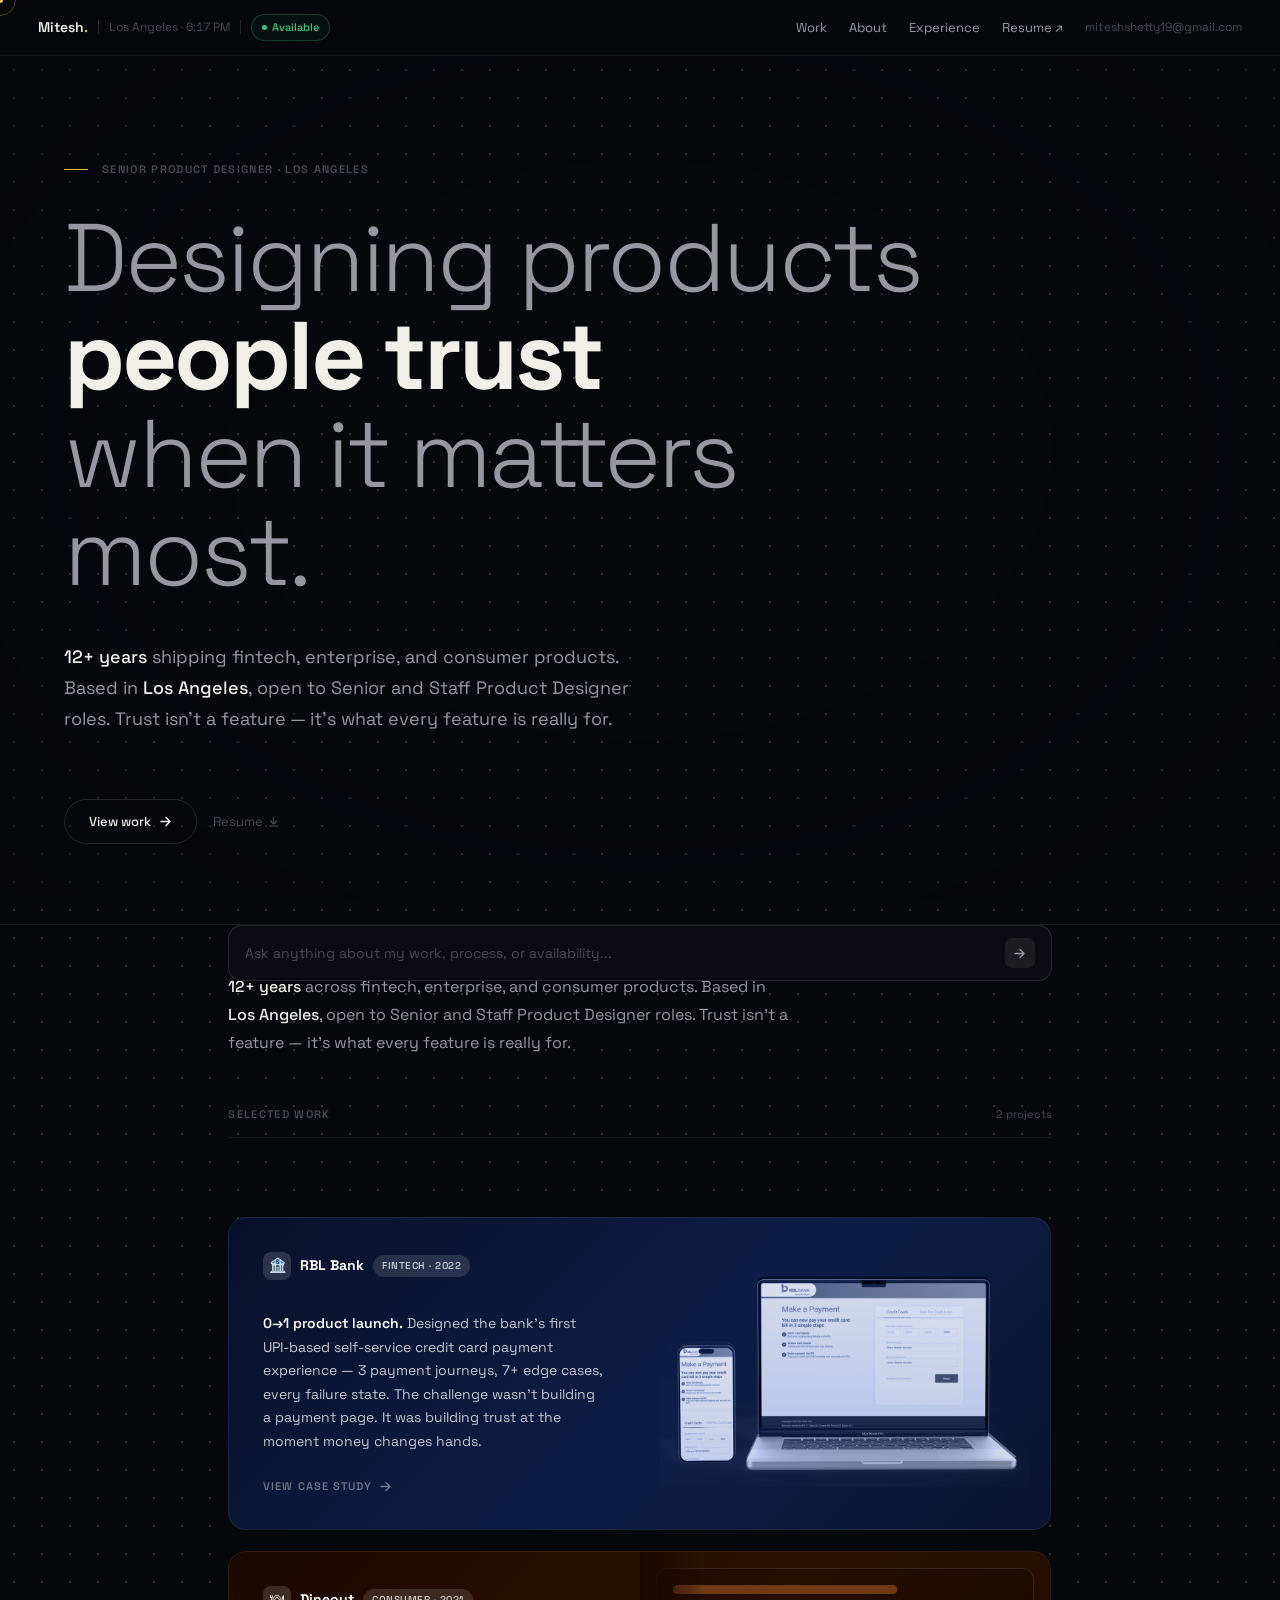
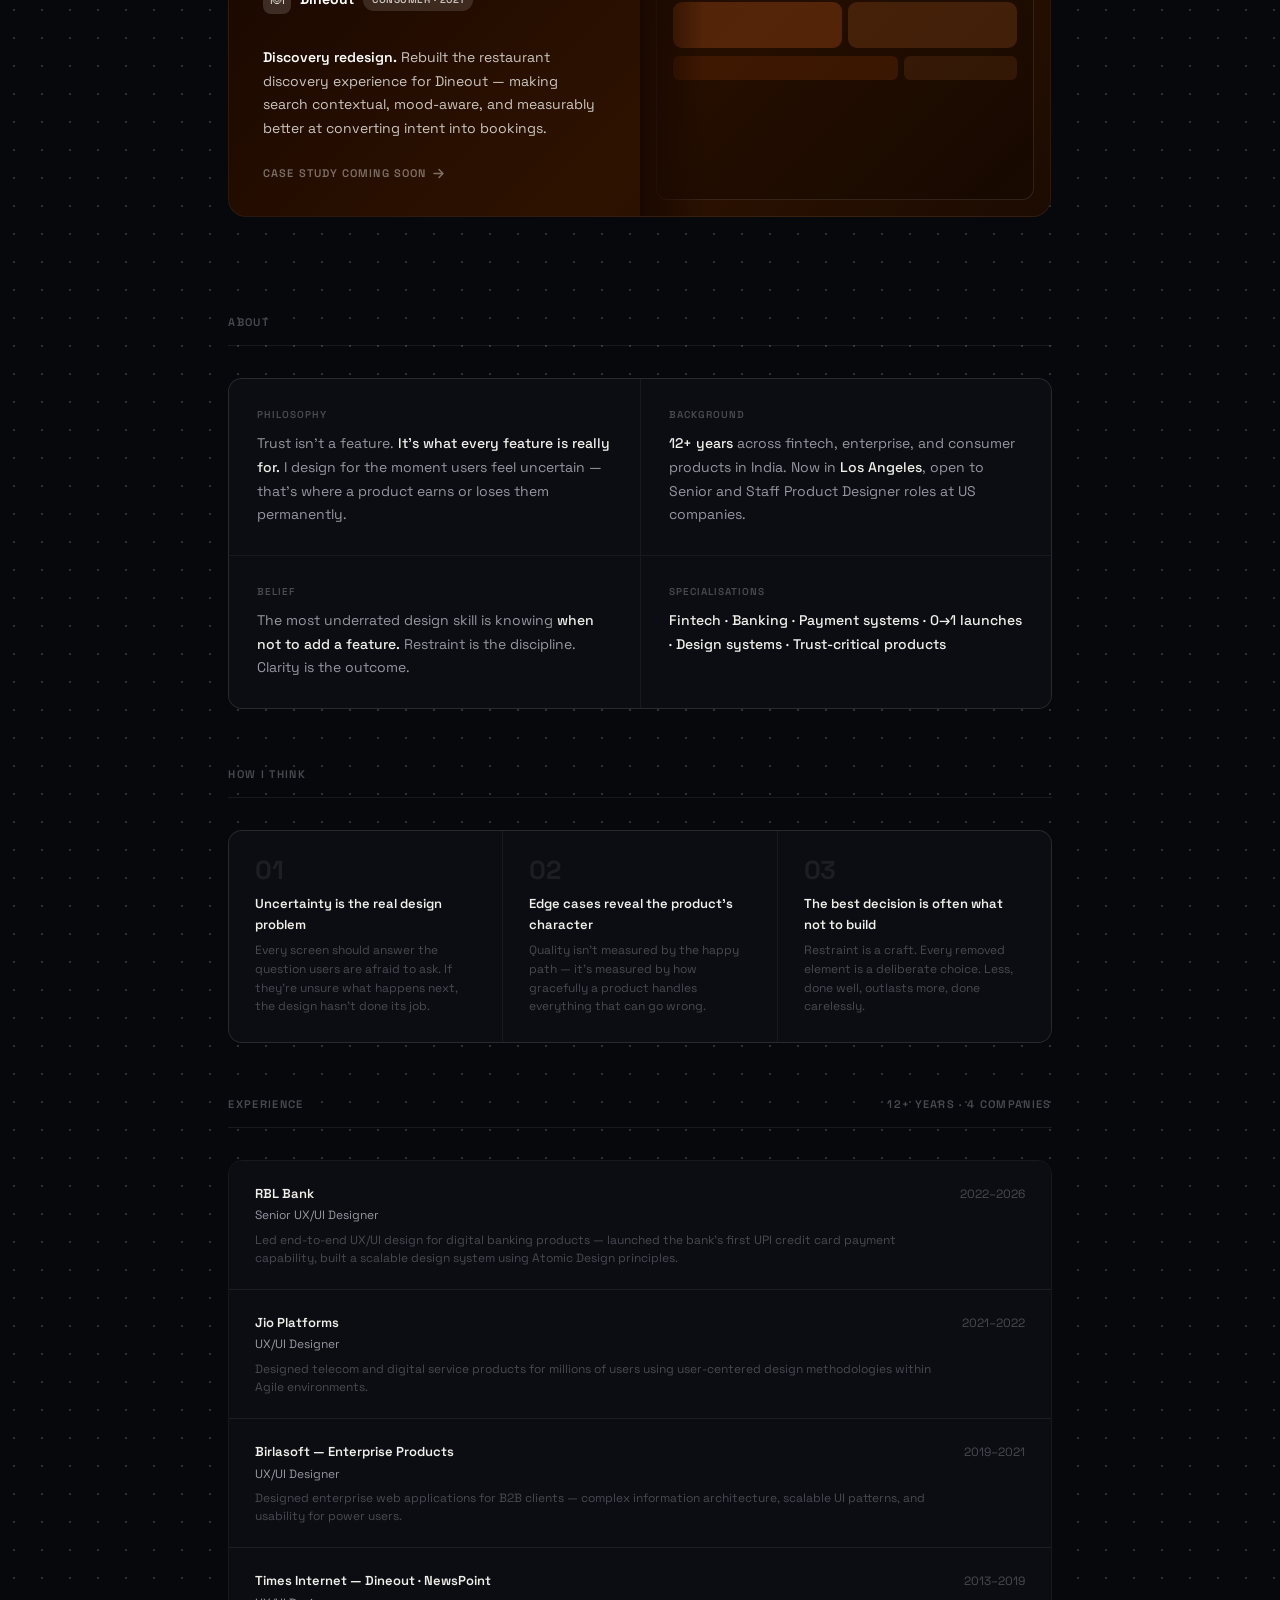
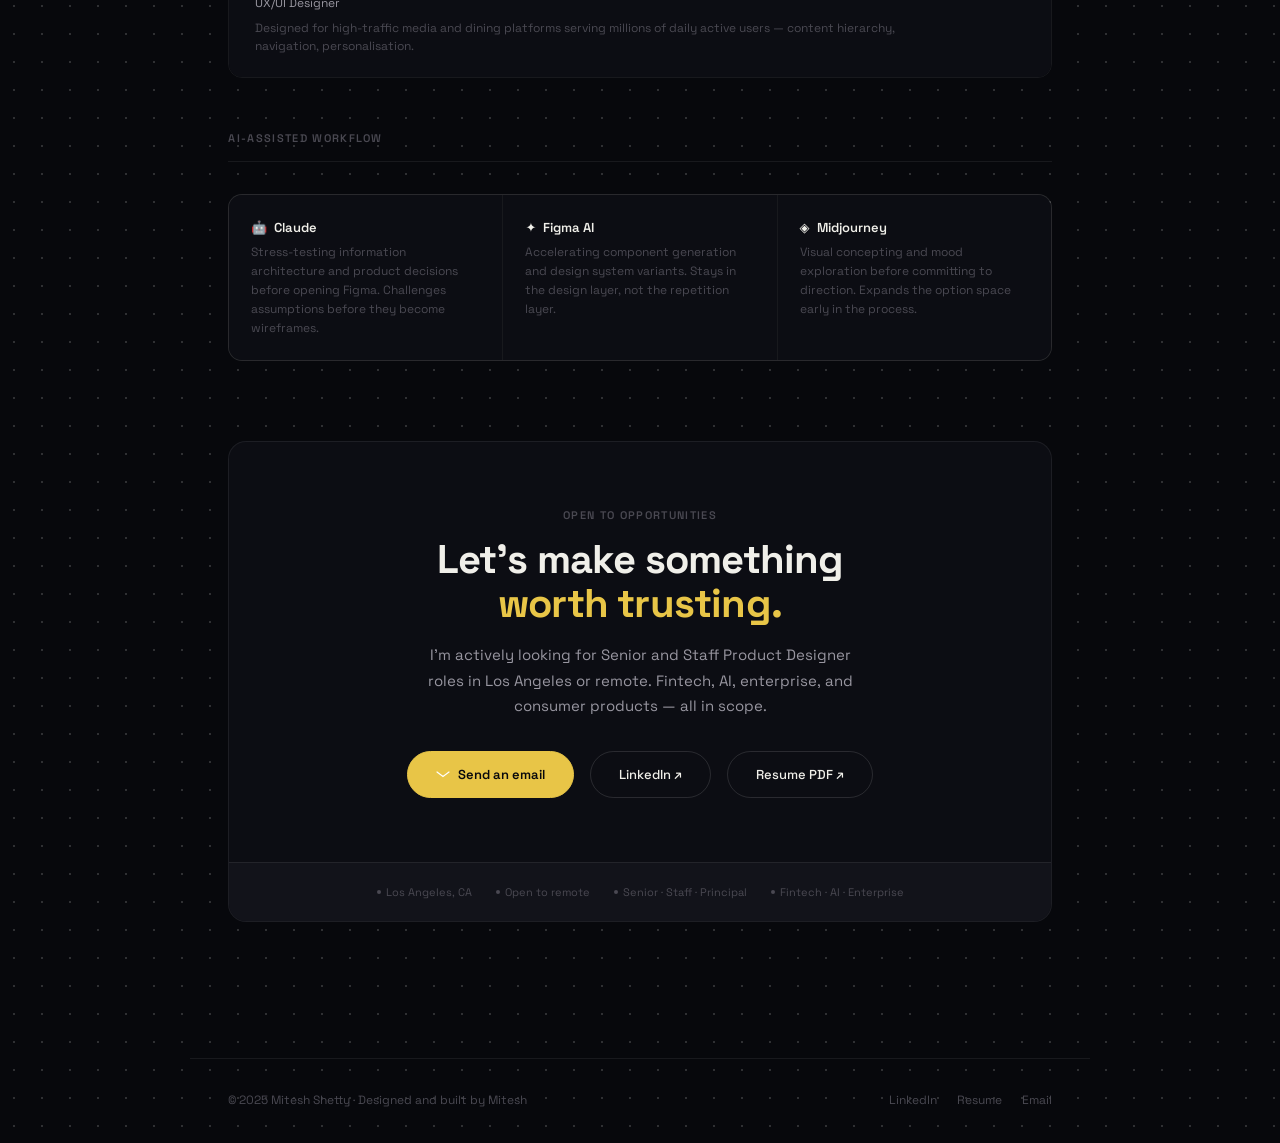
==== commit 6b1f7836: "Add files via upload" ====
--- a/index.html
+++ b/index.html
@@ -4,7 +4,7 @@
 <meta charset="UTF-8">
 <meta name="viewport" content="width=device-width, initial-scale=1.0">
 <title>Mitesh Shetty — Senior Product Designer, Los Angeles</title>
-<meta name="description" content="Senior Product Designer with 10+ years designing trusted products in fintech, enterprise, and consumer. Based in Los Angeles.">
+<meta name="description" content="Senior Product Designer with 12+ years designing trusted products in fintech, enterprise, and consumer. Based in Los Angeles.">
 <meta name="author" content="Mitesh Shetty">
 <meta property="og:title" content="Mitesh Shetty — Senior Product Designer">
 <meta property="og:description" content="Trust isn't a feature. It's what every feature is really for.">
@@ -559,7 +559,7 @@
     <a href="#about" role="listitem">About</a>
     <a href="#experience" role="listitem">Experience</a>
     <a href="resume.pdf" target="_blank" rel="noopener" role="listitem">Resume ↗</a>
-    <a href="mailto:mitesh@example.com" class="nav-email" role="listitem">mitesh@example.com</a>
+    <a href="mailto:miteshshetty19@gmail.com" class="nav-email" role="listitem">miteshshetty19@gmail.com</a>
   </div>
   <button class="nav-ham" aria-label="Open navigation menu" aria-expanded="false" aria-controls="nav-mob">
     <span></span><span></span><span></span>
@@ -570,7 +570,7 @@
   <a href="#about">About</a>
   <a href="#experience">Experience</a>
   <a href="resume.pdf" target="_blank" rel="noopener">Resume ↗</a>
-  <a href="mailto:mitesh@example.com">mitesh@example.com</a>
+  <a href="mailto:miteshshetty19@gmail.com">miteshshetty19@gmail.com</a>
 </nav>
 
 <!-- ══════ HERO ══════════════════════════════════════════════ -->
@@ -585,7 +585,7 @@
     </h1>
 
     <p class="hero-sub rev" data-delay="180">
-      <strong>10+ years</strong> shipping fintech, enterprise, and consumer products. Based in <strong>Los Angeles</strong>,
+      <strong>12+ years</strong> shipping fintech, enterprise, and consumer products. Based in <strong>Los Angeles</strong>,
       open to Senior and Staff Product Designer roles. Trust isn't a feature —
       it's what every feature is really for.
     </p>
@@ -609,12 +609,12 @@
   <!-- Intro + Work header — follows hero directly -->
   <section class="intro" aria-label="About this portfolio">
     <p class="intro-bio rev">
-      <strong>10+ years</strong> across fintech, enterprise, and consumer products. Based in <strong>Los Angeles</strong>,
+      <strong>12+ years</strong> across fintech, enterprise, and consumer products. Based in <strong>Los Angeles</strong>,
       open to Senior and Staff Product Designer roles. Trust isn't a feature — it's what every feature is really for.
     </p>
     <div class="work-header rev" id="work">
       <span class="work-title">Selected work</span>
-      <span class="work-count">4 projects</span>
+      <span class="work-count">2 projects</span>
     </div>
   </section>
 
@@ -697,88 +697,11 @@
       </div>
     </a>
 
-    <!-- NewsPoint -->
-    <a href="#"
-       class="project-card card-newspoint rev"
-       data-co="NewsPoint · Times Internet"
-       data-role="Product Designer · 2019–2020"
-       data-challenge="News apps overwhelm — too much content, no relevance signal"
-       data-outcome="Rebuilt personalisation for 100M+ users"
-       data-preview=""
-       data-cursor="Coming Soon"
-       aria-label="NewsPoint — News Personalisation — Coming soon">
-      <div class="card-inner">
-        <div class="card-left">
-          <div>
-            <div class="card-company-row">
-              <div class="card-icon" aria-hidden="true">📰</div>
-              <span class="card-co-name">NewsPoint</span>
-              <span class="card-badge">Media · 2020</span>
-            </div>
-            <div class="card-desc">
-              <strong>Personalisation at 100M+ scale.</strong> Rebuilt content discovery for India's largest news app —
-              reducing overload through smarter editorial hierarchy and contextual surfacing.
-            </div>
-          </div>
-          <div class="card-cta" aria-hidden="true">
-            Case study coming soon
-            <svg width="13" height="13" viewBox="0 0 13 13" fill="none"><path d="M2 6.5h9M7 2.5l4 4-4 4" stroke="currentColor" stroke-width="1.5" stroke-linecap="round" stroke-linejoin="round"/></svg>
-          </div>
-        </div>
-        <div class="card-right">
-          <div class="card-mock" aria-hidden="true">
-            <div class="mock-bar" style="background:rgba(91,127,255,0.32);height:9px"></div>
-            <div class="mock-bar" style="background:rgba(91,127,255,0.18);height:7px;width:72%;margin-top:6px"></div>
-            <div style="height:1px;background:rgba(91,127,255,0.12);margin:10px 0"></div>
-            <div class="mock-row"><div class="mock-pill" style="background:rgba(100,130,255,0.16);height:32px;border-radius:6px;flex:3"></div></div>
-            <div class="mock-row" style="margin-top:6px"><div class="mock-pill" style="background:rgba(80,110,240,0.11);height:28px;border-radius:6px"></div><div class="mock-pill" style="background:rgba(90,120,255,0.11);height:28px;border-radius:6px"></div></div>
-          </div>
-        </div>
-      </div>
-    </a>
-
-    <!-- Chrysalis -->
-    <a href="#"
-       class="project-card card-chrysalis rev"
-       data-co="Chrysalis · Birlasoft"
-       data-role="UI/UX Designer · 2017–2019"
-       data-challenge="Legacy enterprise portal had no design system — 12 products, zero consistency"
-       data-outcome="Built the company's first design system, adopted across all 12 products"
-       data-preview=""
-       data-cursor="Coming Soon"
-       aria-label="Chrysalis — Enterprise Design System — Coming soon">
-      <div class="card-inner">
-        <div class="card-left">
-          <div>
-            <div class="card-company-row">
-              <div class="card-icon" aria-hidden="true">⚡</div>
-              <span class="card-co-name">Chrysalis</span>
-              <span class="card-badge">Enterprise · 2019</span>
-            </div>
-            <div class="card-desc">
-              <strong>Enterprise design system, built from zero.</strong> Built Birlasoft's first design system —
-              unifying 12 products and eliminating inconsistency that was driving support costs and slowing delivery.
-            </div>
-          </div>
-          <div class="card-cta" aria-hidden="true">
-            Case study coming soon
-            <svg width="13" height="13" viewBox="0 0 13 13" fill="none"><path d="M2 6.5h9M7 2.5l4 4-4 4" stroke="currentColor" stroke-width="1.5" stroke-linecap="round" stroke-linejoin="round"/></svg>
-          </div>
-        </div>
-        <div class="card-right">
-          <div class="card-mock" aria-hidden="true">
-            <div style="display:grid;grid-template-columns:1fr 1fr;gap:6px;margin-bottom:8px">
-              <div style="height:28px;background:rgba(52,201,128,0.22);border-radius:7px"></div>
-              <div style="height:28px;background:rgba(52,201,128,0.16);border-radius:7px"></div>
-              <div style="height:28px;background:rgba(52,180,110,0.11);border-radius:7px"></div>
-              <div style="height:28px;background:rgba(52,201,128,0.13);border-radius:7px"></div>
-            </div>
-            <div style="height:1px;background:rgba(52,201,128,0.1);margin-bottom:8px"></div>
-            <div class="mock-bar" style="background:rgba(52,201,128,0.2)"></div>
-          </div>
-        </div>
-      </div>
-    </a>
+    <!-- NewsPoint and Chrysalis cards hidden until case studies are ready -->
+    <!--
+    <a href="#" class="project-card card-newspoint rev">NewsPoint card hidden</a>
+    <a href="#" class="project-card card-chrysalis rev">Chrysalis card hidden</a>
+    -->
 
   </div>
 
@@ -792,7 +715,7 @@
       </div>
       <div class="about-cell">
         <div class="ac-label">Background</div>
-        <div class="ac-val"><strong>10+ years</strong> across fintech, enterprise, and consumer products in India. Now in <strong>Los Angeles</strong>, open to Senior and Staff Product Designer roles at US companies.</div>
+        <div class="ac-val"><strong>12+ years</strong> across fintech, enterprise, and consumer products in India. Now in <strong>Los Angeles</strong>, open to Senior and Staff Product Designer roles at US companies.</div>
       </div>
       <div class="about-cell">
         <div class="ac-label">Belief</div>
@@ -828,40 +751,40 @@
   <!-- Experience -->
   <div class="sec-label rev" id="experience" style="margin-top:clamp(32px,4vw,52px)">
     <span>Experience</span>
-    <span style="font-size:11px;color:var(--t3)">10+ years · 4 companies</span>
+    <span style="font-size:11px;color:var(--t3)">12+ years · 4 companies</span>
   </div>
   <div class="exp-list rev">
     <div class="exp-item">
       <div>
         <div class="exp-co">RBL Bank</div>
         <div class="exp-role">Senior UX/UI Designer</div>
-        <div class="exp-out">Launched the bank's first UPI credit card payment capability — 0→1, 3 journeys, shipped and live.</div>
+        <div class="exp-out">Led end-to-end UX/UI design for digital banking products — launched the bank's first UPI credit card payment capability, built a scalable design system using Atomic Design principles.</div>
       </div>
-      <div class="exp-yr">2022</div>
+      <div class="exp-yr">2022–2026</div>
     </div>
     <div class="exp-item">
       <div>
         <div class="exp-co">Jio Platforms</div>
-        <div class="exp-role">Senior Product Designer</div>
-        <div class="exp-out">Designed product experiences for India's largest telecom and digital ecosystem at national scale.</div>
+        <div class="exp-role">UX/UI Designer</div>
+        <div class="exp-out">Designed telecom and digital service products for millions of users using user-centered design methodologies within Agile environments.</div>
       </div>
-      <div class="exp-yr">2021</div>
+      <div class="exp-yr">2021–2022</div>
+    </div>
+    <div class="exp-item">
+      <div>
+        <div class="exp-co">Birlasoft — Enterprise Products</div>
+        <div class="exp-role">UX/UI Designer</div>
+        <div class="exp-out">Designed enterprise web applications for B2B clients — complex information architecture, scalable UI patterns, and usability for power users.</div>
+      </div>
+      <div class="exp-yr">2019–2021</div>
     </div>
     <div class="exp-item">
       <div>
         <div class="exp-co">Times Internet — Dineout · NewsPoint</div>
-        <div class="exp-role">Product Designer</div>
-        <div class="exp-out">Redesigned discovery and personalisation across dining and news for 100M+ users.</div>
+        <div class="exp-role">UX/UI Designer</div>
+        <div class="exp-out">Designed for high-traffic media and dining platforms serving millions of daily active users — content hierarchy, navigation, personalisation.</div>
       </div>
-      <div class="exp-yr">2019–2021</div>
-    </div>
-    <div class="exp-item">
-      <div>
-        <div class="exp-co">Birlasoft — Chrysalis</div>
-        <div class="exp-role">UI/UX Designer</div>
-        <div class="exp-out">Built the company's first design system, adopted across 12 enterprise products.</div>
-      </div>
-      <div class="exp-yr">2017–2019</div>
+      <div class="exp-yr">2013–2019</div>
     </div>
   </div>
 
@@ -892,11 +815,11 @@
         Fintech, AI, enterprise, and consumer products — all in scope.
       </p>
       <div class="contact-actions">
-        <a href="mailto:mitesh@example.com" class="contact-btn primary">
+        <a href="mailto:miteshshetty19@gmail.com" class="contact-btn primary">
           <svg width="14" height="14" viewBox="0 0 14 14" fill="none" aria-hidden="true"><path d="M2 3h10c.55 0 1 .45 1 1v7c0 .55-.45 1-1 1H2c-.55 0-1-.45-1-1V4c0-.55.45-1 1-1z"/><path d="M13 4l-6 4.5L1 4" stroke="white" stroke-width="1.2" stroke-linecap="round"/></svg>
           Send an email
         </a>
-        <a href="https://linkedin.com/in/miteshshetty" class="contact-btn" target="_blank" rel="noopener">
+        <a href="https://www.linkedin.com/in/mitesh-shetty-b8580788/" class="contact-btn" target="_blank" rel="noopener">
           LinkedIn ↗
         </a>
         <a href="resume.pdf" class="contact-btn" target="_blank" rel="noopener">
@@ -929,9 +852,9 @@
 <footer>
   <div class="foot-copy">© 2025 Mitesh Shetty · Designed and built by Mitesh</div>
   <div class="foot-links">
-    <a href="https://linkedin.com/in/miteshshetty" target="_blank" rel="noopener">LinkedIn</a>
+    <a href="https://www.linkedin.com/in/mitesh-shetty-b8580788/" target="_blank" rel="noopener">LinkedIn</a>
     <a href="resume.pdf" target="_blank" rel="noopener">Resume</a>
-    <a href="mailto:mitesh@example.com">Email</a>
+    <a href="mailto:miteshshetty19@gmail.com">Email</a>
   </div>
 </footer>
 
@@ -1170,7 +1093,7 @@
 /* ── Ask input ───────────────────────────────────────── */
 var askIn=document.getElementById('ask-input');
 var askBtn=document.getElementById('ask-btn');
-function handleAsk(){var v=askIn?askIn.value.trim():'';if(!v)return;window.location.href='mailto:mitesh@example.com?subject='+encodeURIComponent('From portfolio: '+v);}
+function handleAsk(){var v=askIn?askIn.value.trim():'';if(!v)return;window.location.href='mailto:miteshshetty19@gmail.com?subject='+encodeURIComponent('From portfolio: '+v);}
 if(askBtn)askBtn.addEventListener('click',handleAsk);
 if(askIn)askIn.addEventListener('keydown',function(e){if(e.key==='Enter')handleAsk();});
 
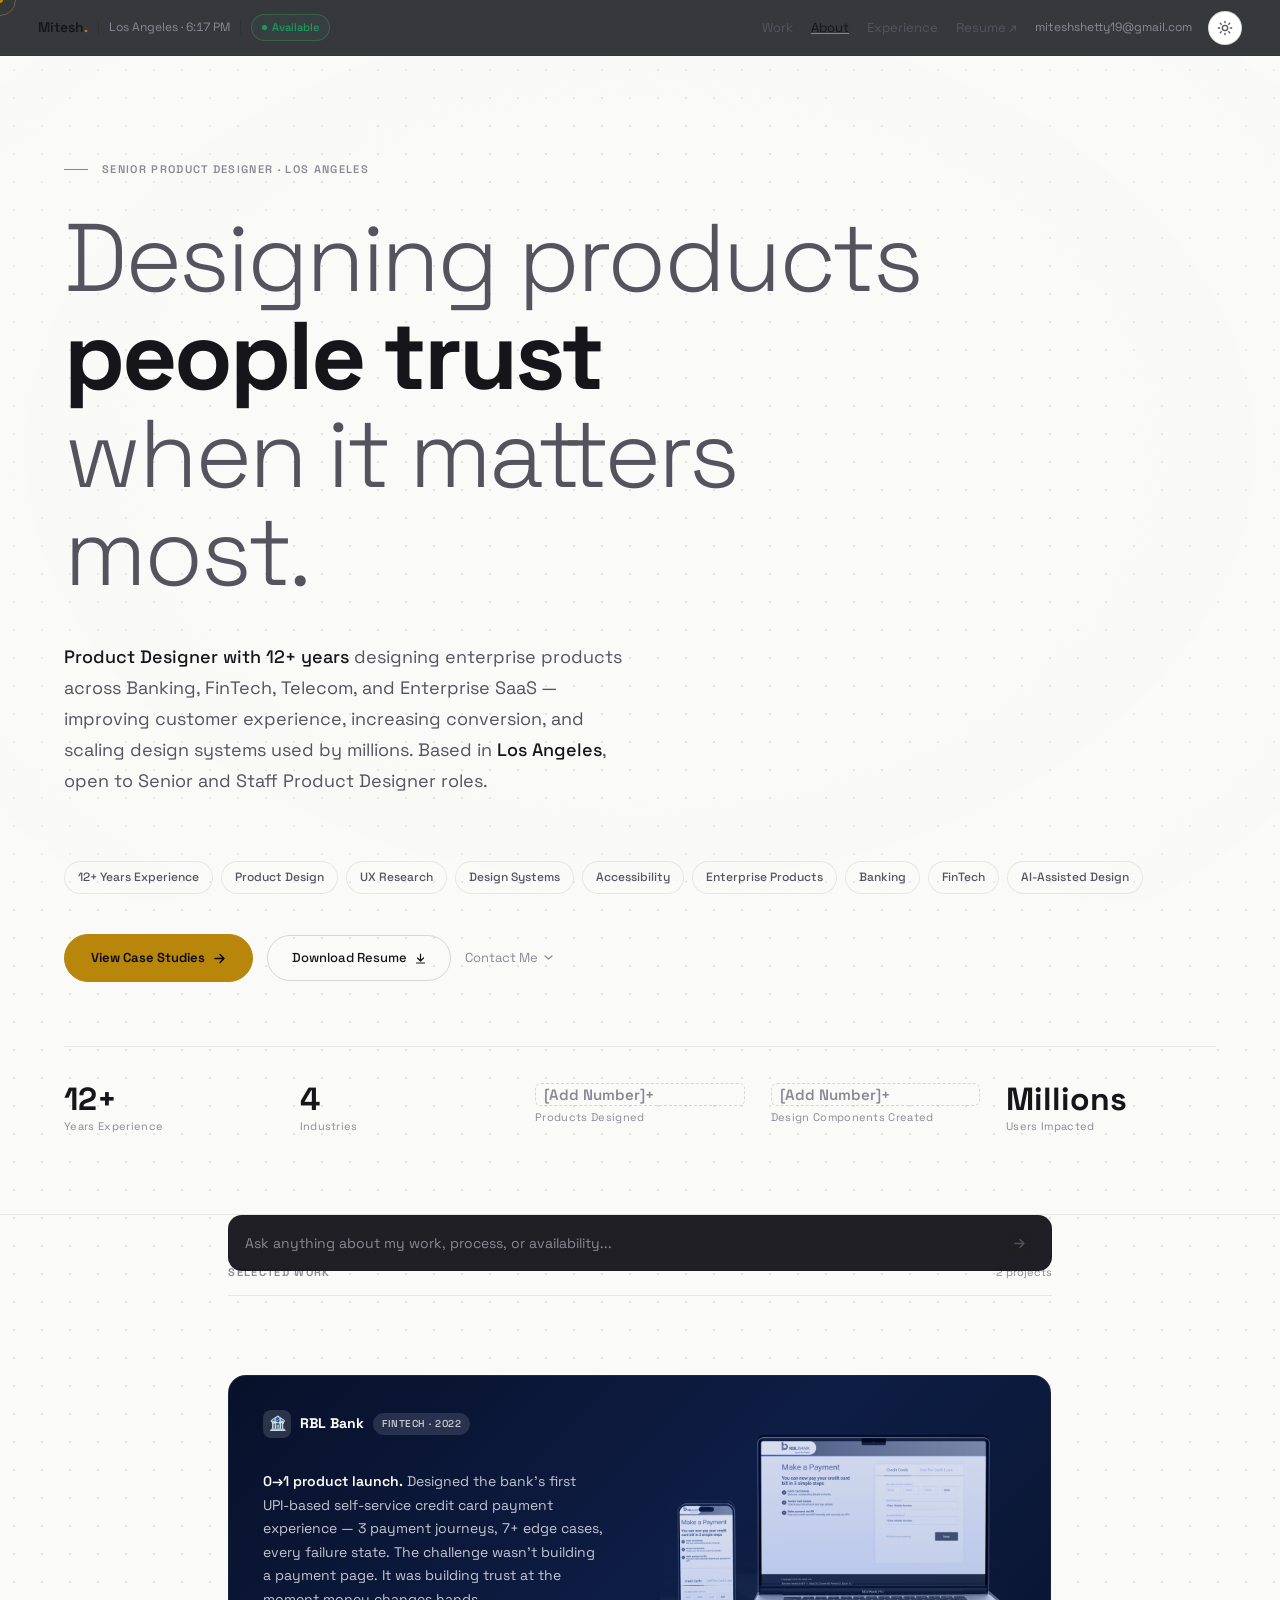
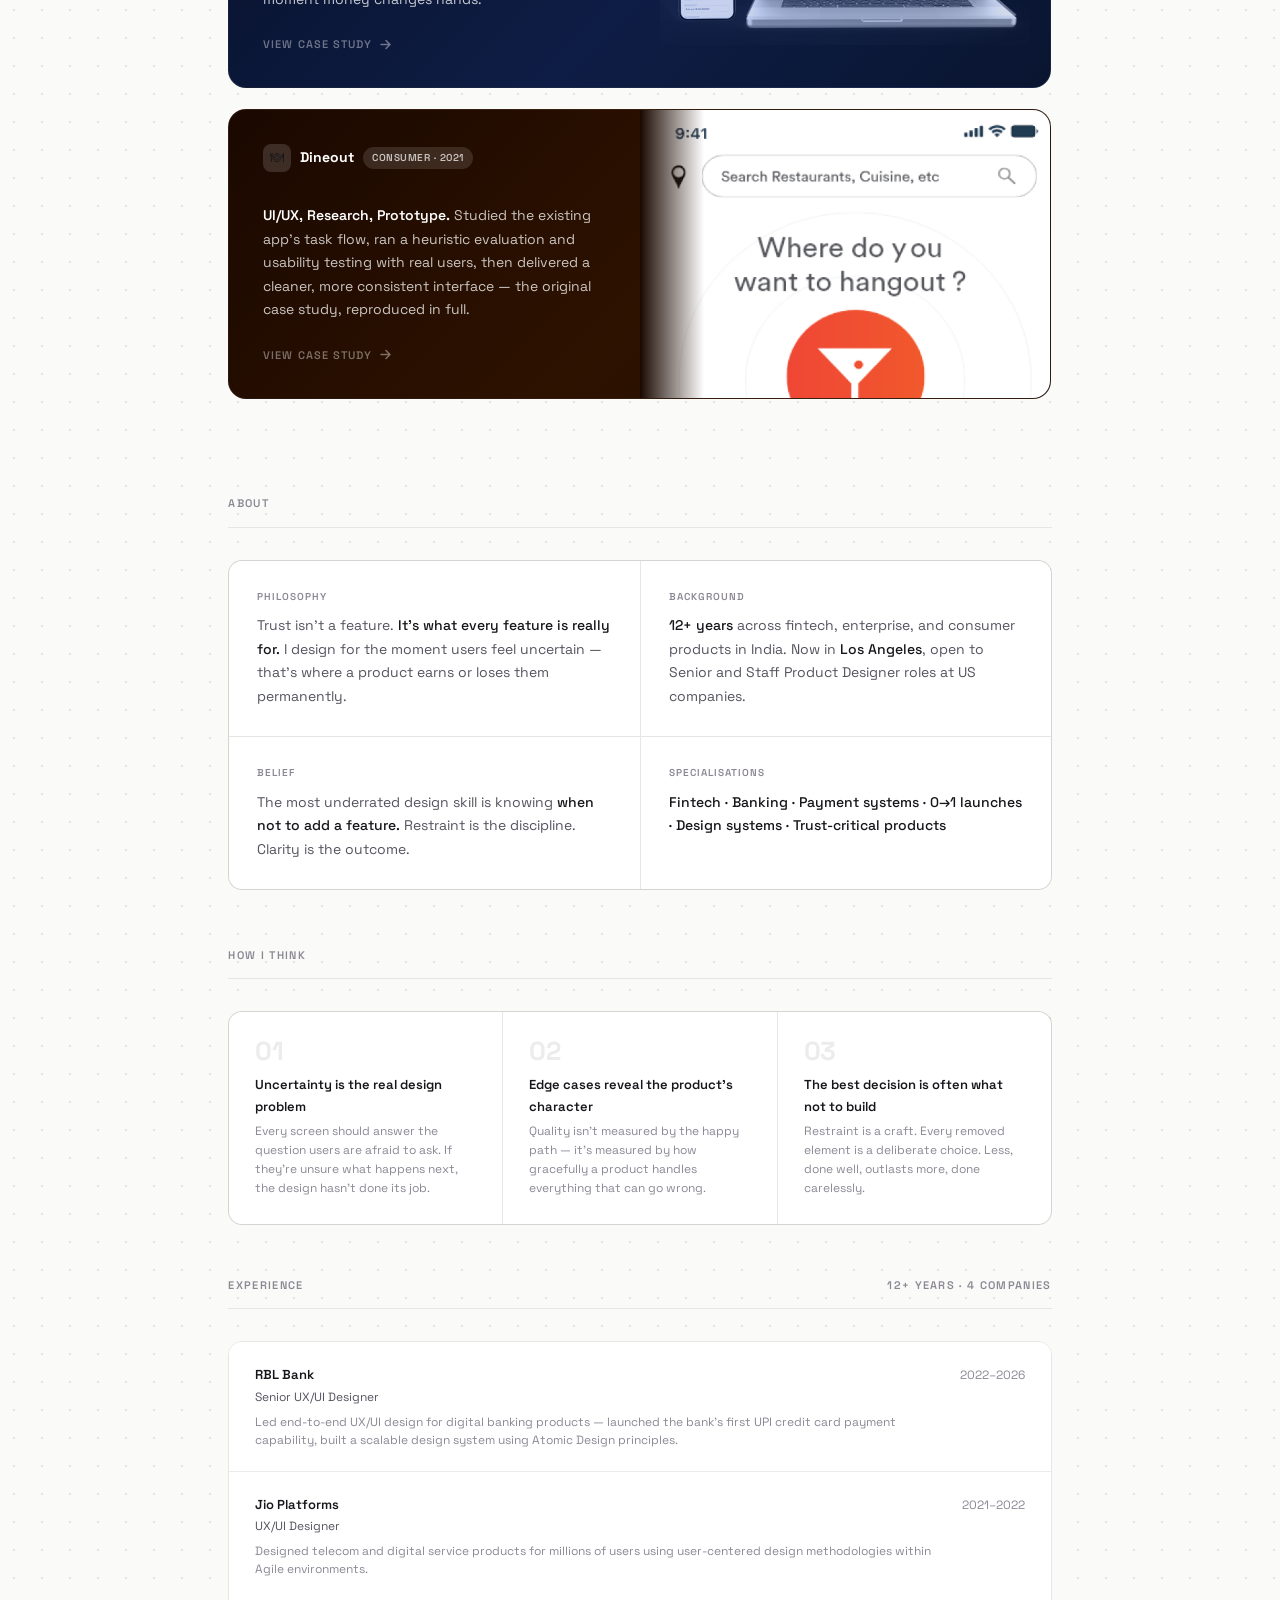
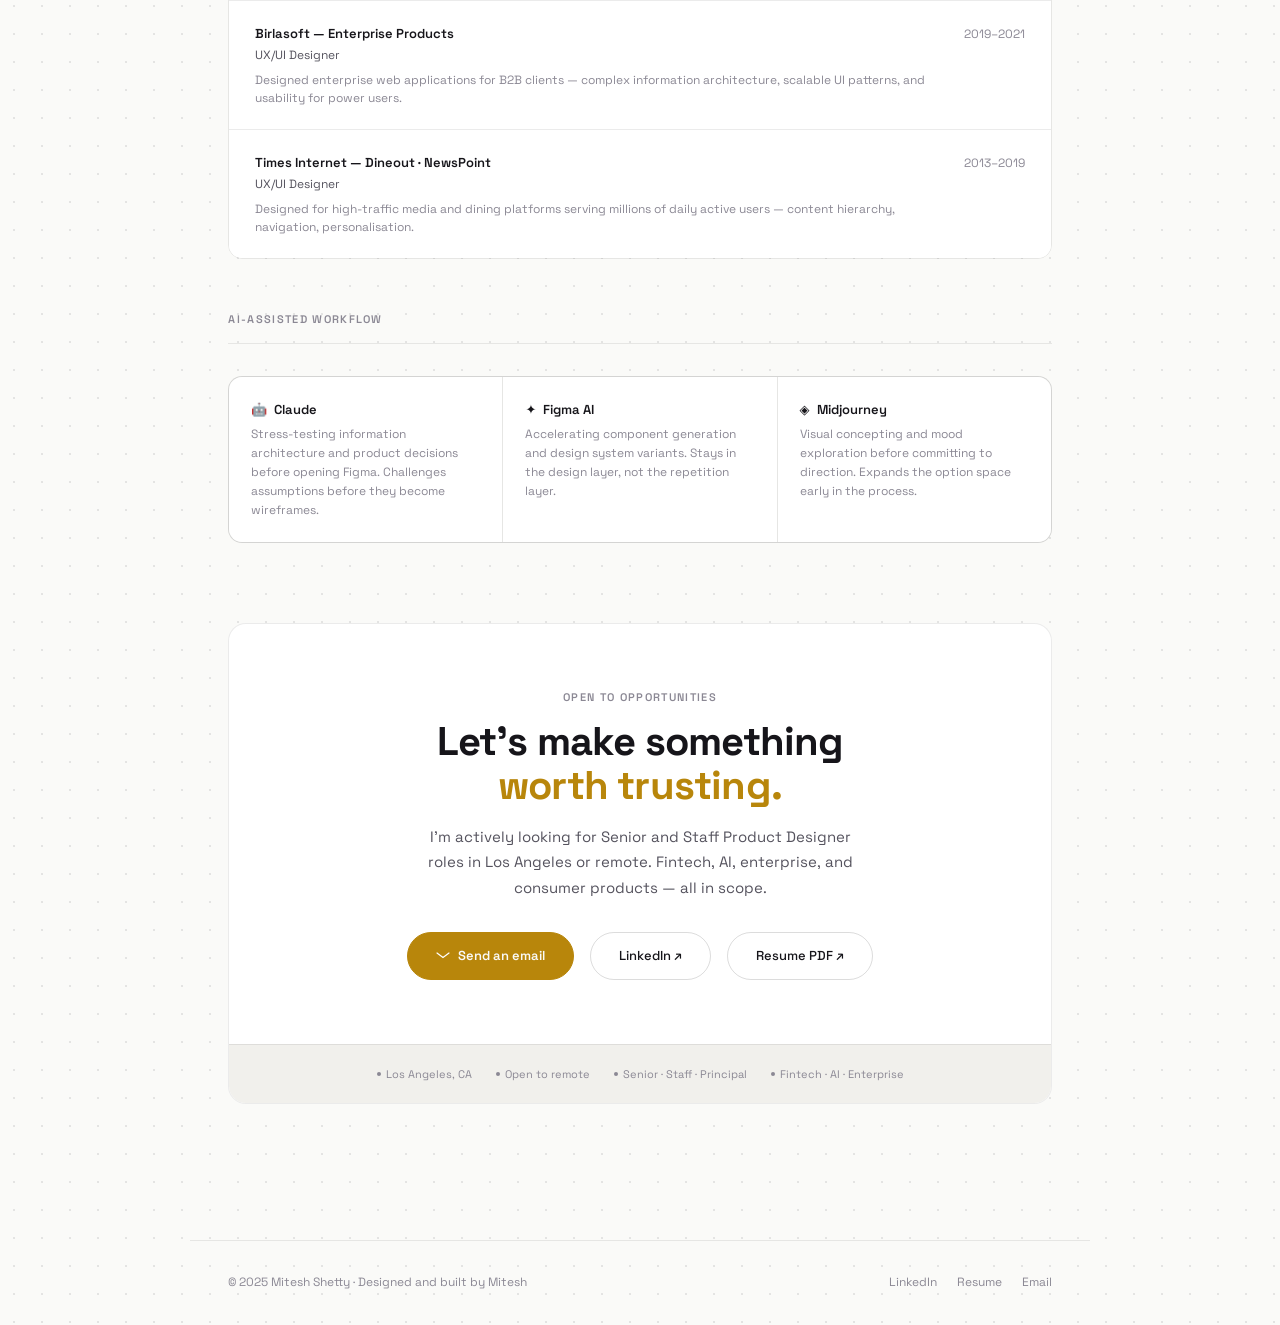
==== commit 2e5fa274: "Add files via upload" ====
--- a/index.html
+++ b/index.html
@@ -1,6 +1,15 @@
 <!DOCTYPE html>
 <html lang="en">
 <head>
+<script>
+(function(){
+  try {
+    var saved = localStorage.getItem('theme');
+    var theme = saved || (window.matchMedia('(prefers-color-scheme: light)').matches ? 'light' : 'dark');
+    document.documentElement.setAttribute('data-theme', theme);
+  } catch(e) { document.documentElement.setAttribute('data-theme','dark'); }
+})();
+</script>
 <meta charset="UTF-8">
 <meta name="viewport" content="width=device-width, initial-scale=1.0">
 <title>Mitesh Shetty — Senior Product Designer, Los Angeles</title>
@@ -136,9 +145,17 @@
 }
 .avail-dot{width:5px;height:5px;border-radius:50%;background:var(--grn);animation:pulse-g 2.2s ease-in-out infinite}
 @keyframes pulse-g{0%,100%{opacity:1;transform:scale(1)}50%{opacity:.4;transform:scale(.7)}}
-.nav-right{display:flex;align-items:center;gap:22px;flex-shrink:0}
-.nav-right a{font-size:13px;color:var(--t2);transition:color 150ms;min-height:44px;display:flex;align-items:center}
+.nav-right{display:flex;align-items:center;gap:18px;flex-shrink:0}
+.nav-right a{font-size:13px;color:var(--t2);transition:color 150ms;min-height:44px;display:flex;align-items:center;position:relative}
 .nav-right a:hover{color:var(--t1)}
+.nav-right a[role="listitem"]::after{
+  content:'';position:absolute;left:0;right:0;bottom:16px;height:1px;
+  background:var(--gold);transform:scaleX(0);transform-origin:left;
+  transition:transform 200ms var(--ease);
+}
+.nav-right a[role="listitem"]:hover::after{transform:scaleX(1)}
+.nav-right a.is-active{color:var(--t1)}
+.nav-right a.is-active::after{transform:scaleX(1)}
 .nav-email{font-size:12px !important;color:var(--t3) !important}
 .nav-email:hover{color:var(--t2) !important}
 .nav-ham{
@@ -199,31 +216,62 @@
 .hero-right{display:none}
 .hero-left{width:100%}
 
+/* Hero badges — skills / industries at a glance */
+.hero-badges{display:flex;flex-wrap:wrap;gap:8px;margin-bottom:clamp(28px,3.5vw,40px)}
+.hero-badge{
+  font-size:12px;font-weight:500;color:var(--t2);
+  padding:6px 13px;border:1px solid var(--b);border-radius:100px;
+  background:rgba(255,255,255,0.02);
+  white-space:nowrap;
+}
+
 /* Hero CTAs */
-.hero-ctas{display:flex;align-items:center;gap:16px;flex-wrap:wrap;margin-bottom:0}
+.hero-ctas{display:flex;align-items:center;gap:14px;flex-wrap:wrap;margin-bottom:0}
 .cta-primary{
+  display:inline-flex;align-items:center;gap:8px;
+  padding:12px 26px;border:1px solid var(--gold);border-radius:100px;
+  font-size:13px;font-weight:600;color:#07080C;background:var(--gold);
+  transition:filter 200ms,transform 200ms;
+}
+.cta-primary:hover{filter:brightness(1.08);transform:translateY(-1px)}
+.cta-primary svg{transition:transform 200ms var(--ease)}
+.cta-primary:hover svg{transform:translateX(3px)}
+.cta-secondary-btn{
   display:inline-flex;align-items:center;gap:8px;
   padding:11px 24px;border:1px solid var(--bhi);border-radius:100px;
   font-size:13px;font-weight:500;color:var(--t1);
   transition:border-color 200ms,background 200ms;
 }
-.cta-primary:hover{border-color:var(--gold);background:var(--gd)}
-.cta-primary svg{transition:transform 200ms var(--ease)}
-.cta-primary:hover svg{transform:translateX(3px)}
+.cta-secondary-btn:hover{border-color:var(--gold);background:var(--gd)}
 .cta-secondary{
   font-size:13px;color:var(--t3);transition:color 150ms;
   display:flex;align-items:center;gap:5px;
+  min-height:44px;
 }
 .cta-secondary:hover{color:var(--t2)}
 
-/* Hero metrics row — full width strip */
-.hero-metrics{
-  display:none; /* hidden in editorial hero — metrics live in main content */
-}
-
-/* No mobile overrides needed — already single column */
+/* Hero stats — real, verifiable figures. Unverified counts ship as
+   visible [Add Number] placeholders rather than invented numbers. */
+.hero-stats{
+  display:grid;grid-template-columns:repeat(5,1fr);gap:clamp(12px,2vw,28px);
+  max-width:1400px;margin:clamp(40px,5vw,64px) auto 0;
+  padding-top:clamp(28px,3vw,36px);border-top:1px solid var(--b);
+}
+.hero-stat{display:flex;flex-direction:column;gap:4px;min-width:0}
+.hero-stat-num{font-size:clamp(20px,2.6vw,32px);font-weight:700;color:var(--t1);line-height:1;white-space:nowrap}
+.hero-stat-label{font-size:11px;color:var(--t3);letter-spacing:.03em;line-height:1.4}
+.hero-stat.is-placeholder .hero-stat-num{
+  color:var(--t3);font-size:clamp(13px,1.6vw,15px);font-weight:600;
+  border:1px dashed var(--bhi);border-radius:6px;padding:3px 8px;
+  display:inline-block;white-space:normal;
+}
+
+@media(max-width:860px){
+  .hero-stats{grid-template-columns:repeat(2,1fr);row-gap:24px}
+}
 @media(max-width:480px){
   .hero-h1{font-size:36px}
+  .hero-stats{grid-template-columns:1fr 1fr}
 }
 
 /* ── Main content ──────────────────────────────────────────── */
@@ -518,6 +566,7 @@
   .exp-yr{display:none}
 }
 </style>
+<link rel="stylesheet" href="css/theme-home.css">
 </head>
 <body>
 
@@ -554,16 +603,22 @@
       <span class="avail-dot" aria-hidden="true"></span>Available
     </div>
   </div>
-  <div class="nav-right" role="list">
-    <a href="#work" role="listitem">Work</a>
-    <a href="#about" role="listitem">About</a>
-    <a href="#experience" role="listitem">Experience</a>
-    <a href="resume.pdf" target="_blank" rel="noopener" role="listitem">Resume ↗</a>
-    <a href="mailto:miteshshetty19@gmail.com" class="nav-email" role="listitem">miteshshetty19@gmail.com</a>
+  <div class="nav-right-group" style="display:flex;align-items:center;gap:16px;">
+    <div class="nav-right" role="list">
+      <a href="#work" role="listitem">Work</a>
+      <a href="#about" role="listitem">About</a>
+      <a href="#experience" role="listitem">Experience</a>
+      <a href="resume.pdf" target="_blank" rel="noopener" role="listitem">Resume ↗</a>
+      <a href="mailto:miteshshetty19@gmail.com" class="nav-email" role="listitem">miteshshetty19@gmail.com</a>
+    </div>
+    <button class="theme-toggle" id="theme-toggle" type="button">
+      <svg class="icon-sun" viewBox="0 0 24 24" fill="none" stroke="currentColor" stroke-width="2" stroke-linecap="round"><circle cx="12" cy="12" r="4"/><path d="M12 2v2M12 20v2M4.9 4.9l1.4 1.4M17.7 17.7l1.4 1.4M2 12h2M20 12h2M4.9 19.1l1.4-1.4M17.7 6.3l1.4-1.4"/></svg>
+      <svg class="icon-moon" viewBox="0 0 24 24" fill="none" stroke="currentColor" stroke-width="2" stroke-linecap="round" stroke-linejoin="round"><path d="M21 12.79A9 9 0 1111.21 3 7 7 0 0021 12.79z"/></svg>
+    </button>
+    <button class="nav-ham" aria-label="Open navigation menu" aria-expanded="false" aria-controls="nav-mob">
+      <span></span><span></span><span></span>
+    </button>
   </div>
-  <button class="nav-ham" aria-label="Open navigation menu" aria-expanded="false" aria-controls="nav-mob">
-    <span></span><span></span><span></span>
-  </button>
 </nav>
 <nav class="nav-mob" id="nav-mob" aria-label="Mobile navigation">
   <a href="#work">Work</a>
@@ -585,20 +640,61 @@
     </h1>
 
     <p class="hero-sub rev" data-delay="180">
-      <strong>12+ years</strong> shipping fintech, enterprise, and consumer products. Based in <strong>Los Angeles</strong>,
-      open to Senior and Staff Product Designer roles. Trust isn't a feature —
-      it's what every feature is really for.
+      <strong>Product Designer with 12+ years</strong> designing enterprise products across
+      Banking, FinTech, Telecom, and Enterprise SaaS — improving customer experience, increasing
+      conversion, and scaling design systems used by millions. Based in <strong>Los Angeles</strong>,
+      open to Senior and Staff Product Designer roles.
     </p>
+
+    <div class="hero-badges rev" data-delay="240" aria-label="Core skills and industries">
+      <span class="hero-badge">12+ Years Experience</span>
+      <span class="hero-badge">Product Design</span>
+      <span class="hero-badge">UX Research</span>
+      <span class="hero-badge">Design Systems</span>
+      <span class="hero-badge">Accessibility</span>
+      <span class="hero-badge">Enterprise Products</span>
+      <span class="hero-badge">Banking</span>
+      <span class="hero-badge">FinTech</span>
+      <span class="hero-badge">AI-Assisted Design</span>
+    </div>
 
     <div class="hero-ctas rev" data-delay="300">
       <a href="#work" class="cta-primary" data-magnetic>
-        View work
+        View Case Studies
         <svg width="13" height="13" viewBox="0 0 13 13" fill="none" aria-hidden="true"><path d="M2 6.5h9M7 2.5l4 4-4 4" stroke="currentColor" stroke-width="1.5" stroke-linecap="round" stroke-linejoin="round"/></svg>
       </a>
-      <a href="resume.pdf" class="cta-secondary" target="_blank" rel="noopener">
-        Resume
+      <a href="resume.pdf" class="cta-secondary-btn" target="_blank" rel="noopener">
+        Download Resume
         <svg width="11" height="11" viewBox="0 0 11 11" fill="none" aria-hidden="true"><path d="M5.5 1v7M2.5 5l3 3 3-3M1.5 10h8" stroke="currentColor" stroke-width="1.2" stroke-linecap="round" stroke-linejoin="round"/></svg>
       </a>
+      <a href="#contact" class="cta-secondary">
+        Contact Me
+        <svg width="11" height="11" viewBox="0 0 11 11" fill="none" aria-hidden="true"><path d="M2 3l3.5 3L9 3" stroke="currentColor" stroke-width="1.2" stroke-linecap="round" stroke-linejoin="round"/></svg>
+      </a>
+    </div>
+  </div>
+
+  <!-- Impact stats — verified figures only; unverified counts are clearly marked, not invented -->
+  <div class="hero-stats rev" data-delay="360" aria-label="Career highlights">
+    <div class="hero-stat">
+      <div class="hero-stat-num">12+</div>
+      <div class="hero-stat-label">Years Experience</div>
+    </div>
+    <div class="hero-stat">
+      <div class="hero-stat-num">4</div>
+      <div class="hero-stat-label">Industries</div>
+    </div>
+    <div class="hero-stat is-placeholder" title="Add your real number — not yet confirmed">
+      <div class="hero-stat-num">[Add Number]+</div>
+      <div class="hero-stat-label">Products Designed</div>
+    </div>
+    <div class="hero-stat is-placeholder" title="Add your real number — not yet confirmed">
+      <div class="hero-stat-num">[Add Number]+</div>
+      <div class="hero-stat-label">Design Components Created</div>
+    </div>
+    <div class="hero-stat">
+      <div class="hero-stat-num">Millions</div>
+      <div class="hero-stat-label">Users Impacted</div>
     </div>
   </div>
 </header>
@@ -608,10 +704,6 @@
 
   <!-- Intro + Work header — follows hero directly -->
   <section class="intro" aria-label="About this portfolio">
-    <p class="intro-bio rev">
-      <strong>12+ years</strong> across fintech, enterprise, and consumer products. Based in <strong>Los Angeles</strong>,
-      open to Senior and Staff Product Designer roles. Trust isn't a feature — it's what every feature is really for.
-    </p>
     <div class="work-header rev" id="work">
       <span class="work-title">Selected work</span>
       <span class="work-count">2 projects</span>
@@ -660,15 +752,15 @@
     </a>
 
     <!-- Dineout -->
-    <a href="#"
+    <a href="dineout/index.html"
        class="project-card card-dineout rev"
        data-co="Dineout · Times Internet"
        data-role="Product Designer · 2020–2021"
-       data-challenge="Restaurant discovery was generic — no context for mood, occasion, or group size"
-       data-outcome="Redesigned discovery to be contextual and conversion-focused"
-       data-preview=""
-       data-cursor="Coming Soon"
-       aria-label="Dineout — Restaurant Discovery Redesign — Coming soon">
+       data-challenge="Discovery products assume users already know what they want — most don't"
+       data-outcome="Designed Mood Builder — a discovery flow built around intent instead of keyword search"
+       data-preview="dineout/images/moodbuilder-hifi.png"
+       data-cursor="View Case Study"
+       aria-label="Dineout — Designing for Uncertain Intent — View case study">
       <div class="card-inner">
         <div class="card-left">
           <div>
@@ -678,21 +770,23 @@
               <span class="card-badge">Consumer · 2021</span>
             </div>
             <div class="card-desc">
-              <strong>Discovery redesign.</strong> Rebuilt the restaurant discovery experience for Dineout —
-              making search contextual, mood-aware, and measurably better at converting intent into bookings.
+              <strong>UI/UX, Research, Prototype.</strong> Studied the existing app's task flow, ran a heuristic evaluation
+              and usability testing with real users, then delivered a cleaner, more consistent interface —
+              the original case study, reproduced in full.
             </div>
           </div>
           <div class="card-cta" aria-hidden="true">
-            Case study coming soon
+            View case study
             <svg width="13" height="13" viewBox="0 0 13 13" fill="none"><path d="M2 6.5h9M7 2.5l4 4-4 4" stroke="currentColor" stroke-width="1.5" stroke-linecap="round" stroke-linejoin="round"/></svg>
           </div>
         </div>
         <div class="card-right">
-          <div class="card-mock" aria-hidden="true">
-            <div class="mock-bar" style="width:65%;height:9px;background:rgba(255,140,60,0.35)"></div>
-            <div class="mock-row"><div class="mock-pill" style="background:rgba(255,120,40,0.22);height:46px;border-radius:9px"></div><div class="mock-pill" style="background:rgba(255,140,60,0.16);height:46px;border-radius:9px"></div></div>
-            <div class="mock-row"><div class="mock-pill" style="background:rgba(255,100,20,0.12);height:24px;border-radius:6px;flex:2"></div><div class="mock-pill" style="background:rgba(255,140,60,0.1);height:24px;border-radius:6px"></div></div>
-          </div>
+          <img class="card-right-img"
+               src="dineout/images/moodbuilder-hifi.png"
+               alt="Dineout Mood Builder screen preview"
+               loading="lazy"
+               alt="Dineout Mood Builder — Where do you want to hangout screen"
+               loading="lazy">
         </div>
       </div>
     </a>
@@ -930,6 +1024,29 @@
   mob.querySelectorAll('a').forEach(function(a){a.addEventListener('click',function(){mob.classList.remove('open');ham.setAttribute('aria-expanded','false');document.body.style.overflow='';});});
   document.addEventListener('keydown',function(e){if(e.key==='Escape'&&mob.classList.contains('open')){mob.classList.remove('open');ham.setAttribute('aria-expanded','false');document.body.style.overflow='';ham.focus();}});
 }
+
+/* ── Active-section highlighting ─────────────────────── */
+(function(){
+  var navLinks = Array.prototype.slice.call(document.querySelectorAll('.nav-right a[role="listitem"]'));
+  var targets = navLinks
+    .map(function(a){
+      var href = a.getAttribute('href');
+      return href && href.charAt(0)==='#' ? document.getElementById(href.slice(1)) : null;
+    })
+    .filter(Boolean);
+  if(!targets.length || !('IntersectionObserver' in window)) return;
+  var byId = {};
+  navLinks.forEach(function(a){ var h=a.getAttribute('href'); if(h&&h.charAt(0)==='#') byId[h.slice(1)]=a; });
+  var spy = new IntersectionObserver(function(entries){
+    entries.forEach(function(entry){
+      if(!entry.isIntersecting) return;
+      navLinks.forEach(function(a){ a.classList.remove('is-active'); });
+      var link = byId[entry.target.id];
+      if(link) link.classList.add('is-active');
+    });
+  },{ rootMargin:'-45% 0px -50% 0px', threshold:0 });
+  targets.forEach(function(t){ spy.observe(t); });
+})();
 
 /* ── Scroll reveals with staggered delay ────────────── */
 var revEls = document.querySelectorAll('.rev');
@@ -1099,5 +1216,6 @@
 
 })();
 </script>
+<script src="js/theme.js"></script>
 </body>
 </html>
--- a/css/theme-home.css
+++ b/css/theme-home.css
@@ -0,0 +1,59 @@
+/* ============================================================
+   THEME — Light / Dark mode (homepage token names)
+   ============================================================ */
+
+:root, [data-theme="dark"] {
+  --theme-dot: rgba(255,255,255,0.16);
+  --theme-vignette: rgba(7,8,12,0.55);
+}
+
+[data-theme="light"] {
+  --bg:   #FAFAF8;
+  --bg2:  #FFFFFF;
+  --bg3:  #F1F0EC;
+  --b:    rgba(10,10,10,0.08);
+  --bhi:  rgba(10,10,10,0.14);
+  --t1:   #16151A;
+  --t2:   #55535E;
+  --t3:   #8B8894;
+  --gold: #B8860B;
+  --gd:   rgba(184,134,11,0.08);
+  --gl:   rgba(184,134,11,0.26);
+  --blue: #3D5FDB;
+  --grn:  #1C9A5C;
+  --red:  #D14424;
+
+  --theme-dot: rgba(10,10,10,0.09);
+  --theme-vignette: rgba(250,250,248,0.5);
+}
+
+body { background-image: radial-gradient(circle, var(--theme-dot) 1px, transparent 1px) !important; }
+body::after { background: radial-gradient(ellipse 80% 80% at 50% 50%, transparent 40%, var(--theme-vignette) 100%) !important; }
+
+body, #nav, .nav-mob, .project-card, .card-inner, .exp-item, .spec-card,
+.hp-card, .think-cell, .ai-card, footer, #contact {
+  transition: background-color .3s ease, color .3s ease, border-color .3s ease, box-shadow .3s ease;
+}
+
+.theme-toggle {
+  display: flex; align-items: center; justify-content: center;
+  width: 34px; height: 34px; border-radius: 50%;
+  border: 1px solid var(--bhi);
+  background: var(--bg2);
+  color: var(--t2);
+  cursor: pointer;
+  flex-shrink: 0;
+  transition: color .2s, border-color .2s, background .2s, transform .2s;
+}
+.theme-toggle:hover { color: var(--t1); border-color: var(--gl); }
+.theme-toggle:active { transform: scale(0.92); }
+.theme-toggle svg { width: 16px; height: 16px; }
+.theme-toggle .icon-sun { display: none; }
+.theme-toggle .icon-moon { display: block; }
+[data-theme="light"] .theme-toggle .icon-sun { display: block; }
+[data-theme="light"] .theme-toggle .icon-moon { display: none; }
+
+@media (prefers-reduced-motion: reduce) {
+  body, #nav, .nav-mob, .project-card, .card-inner, .exp-item, .spec-card,
+  .hp-card, .think-cell, .ai-card, footer, #contact, .theme-toggle { transition: none; }
+}
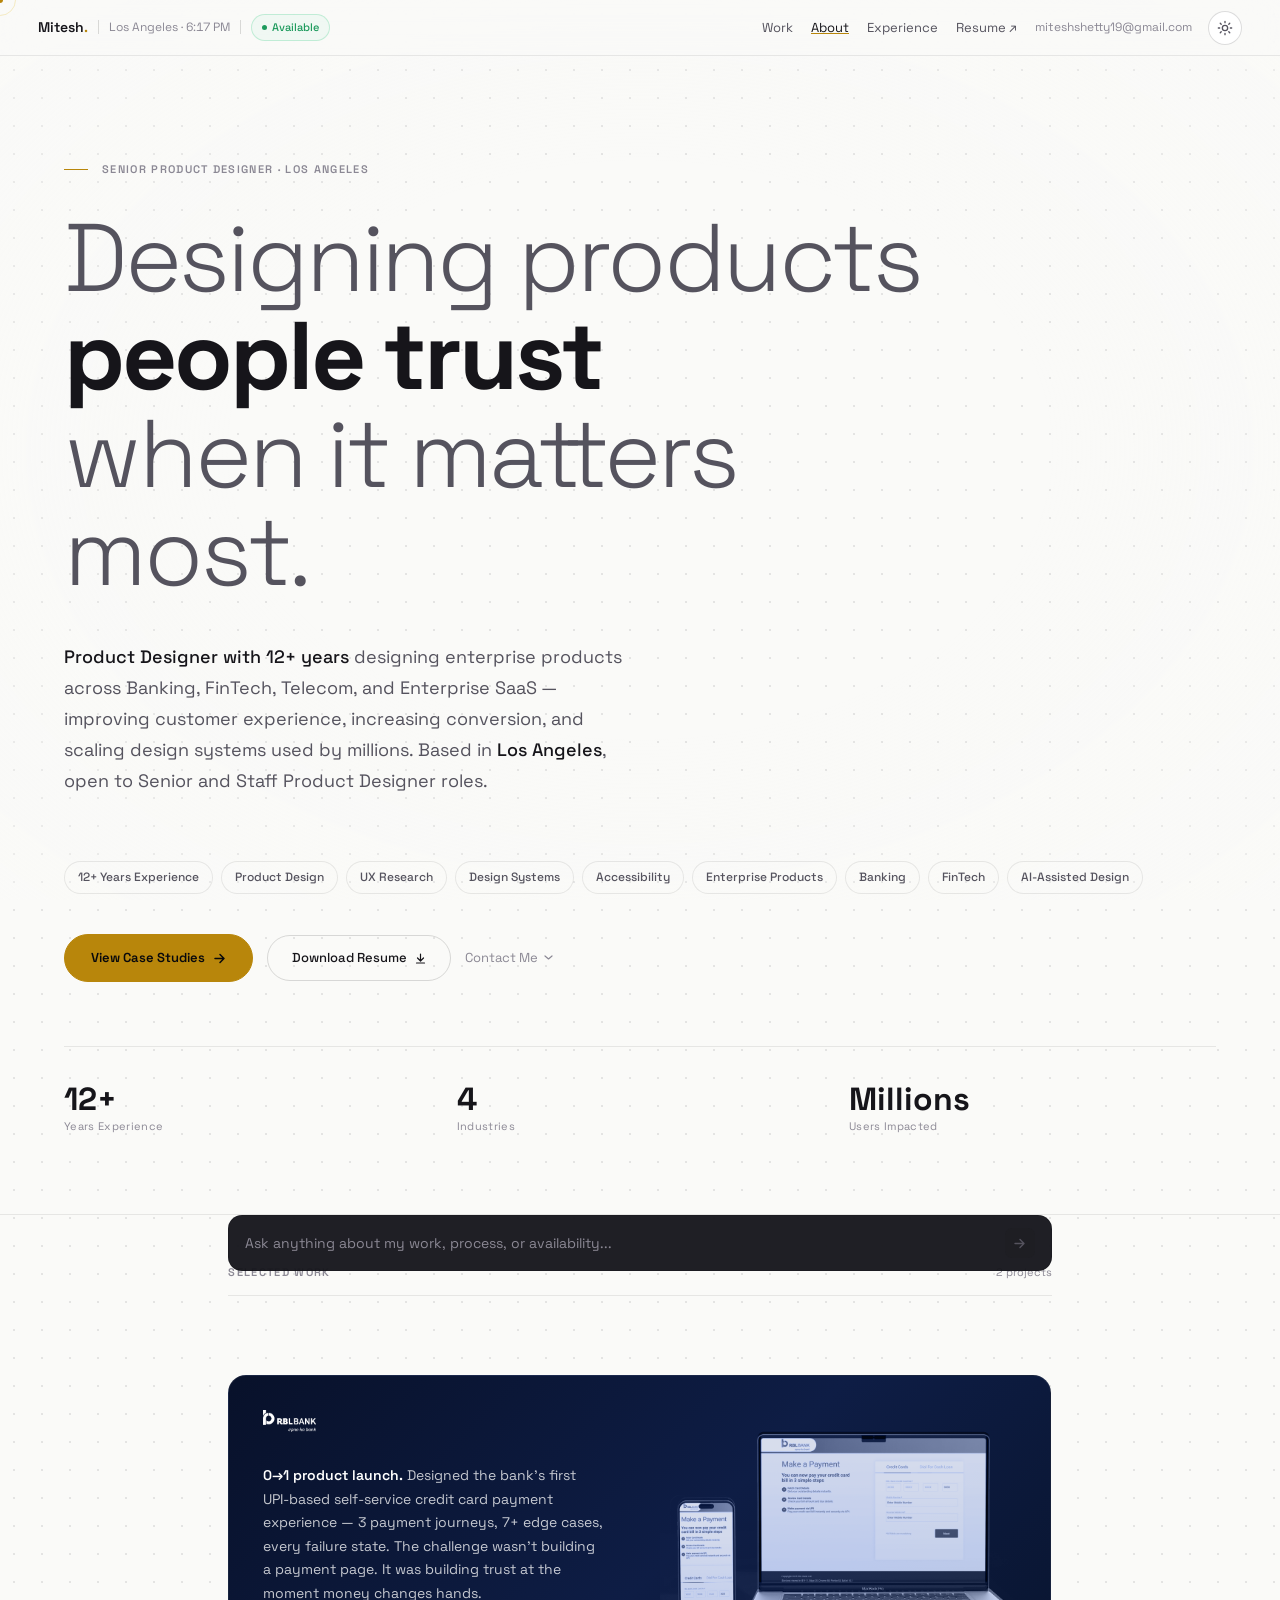
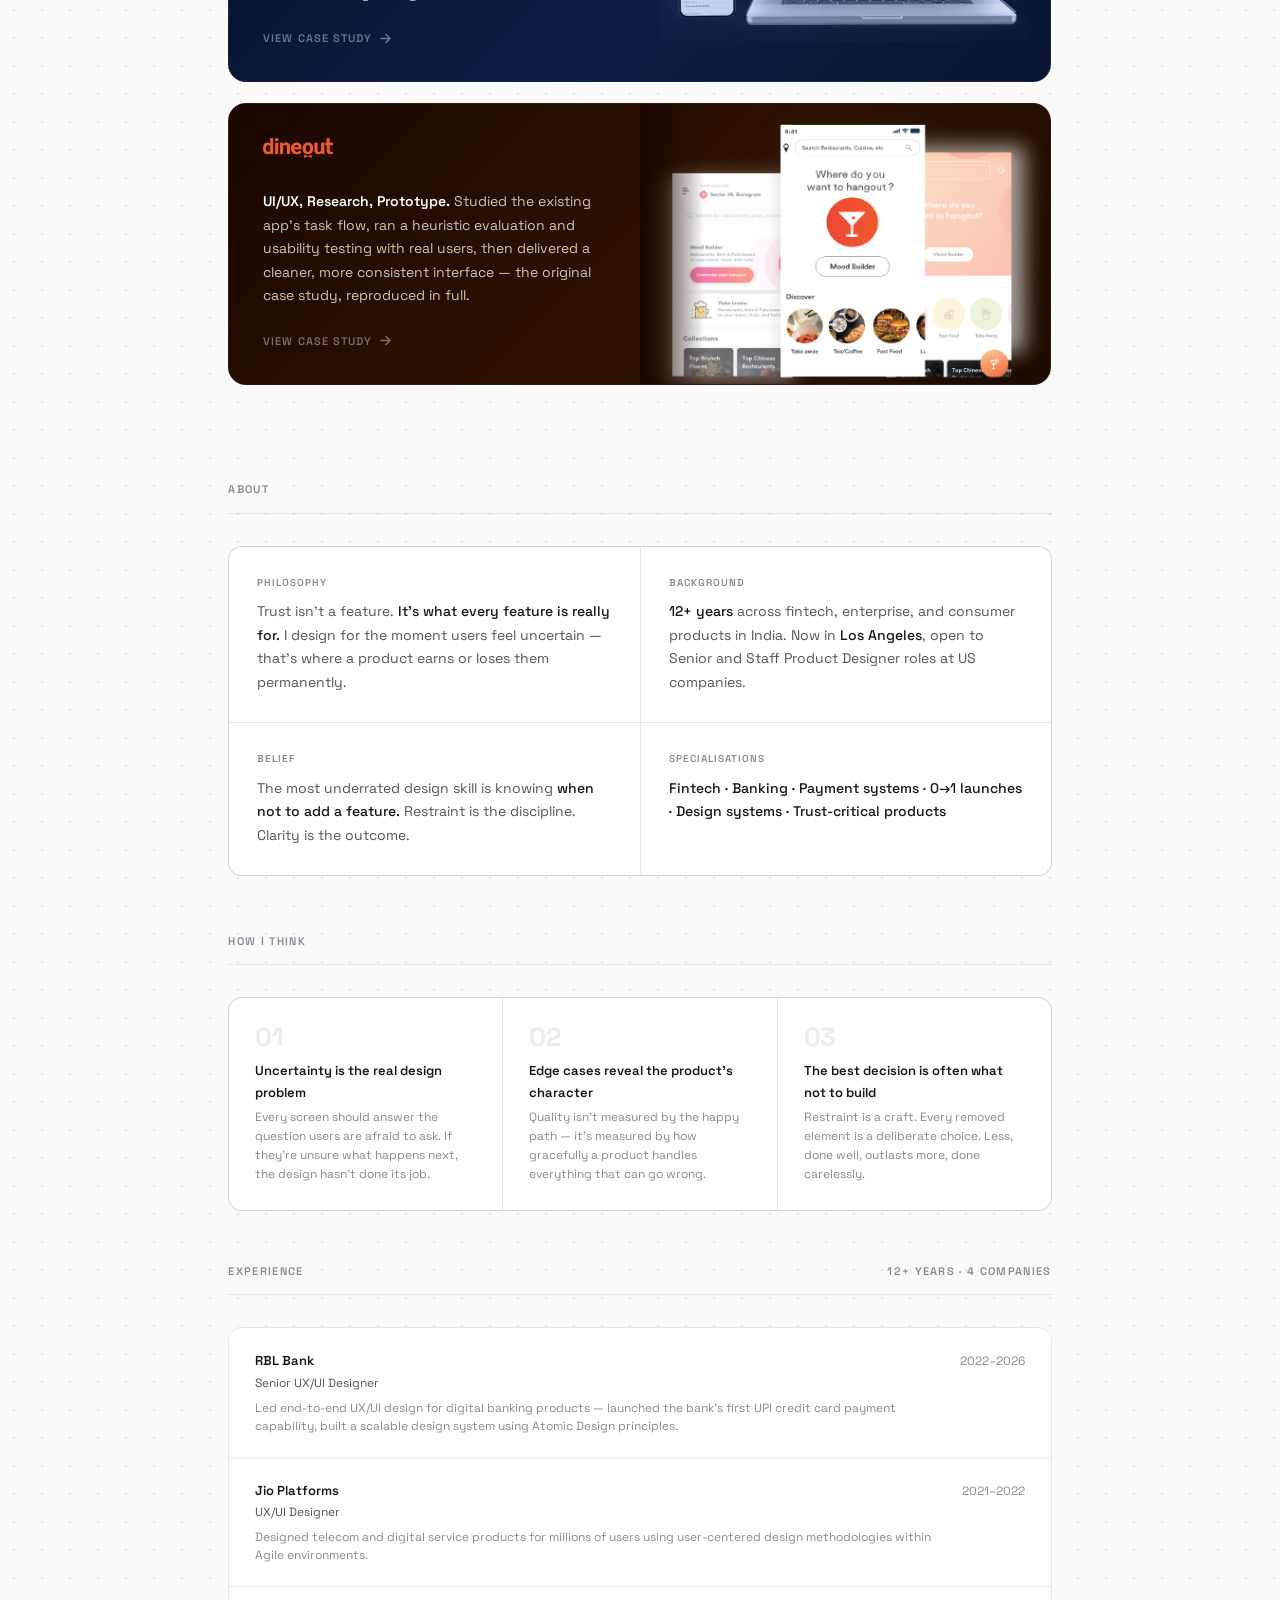
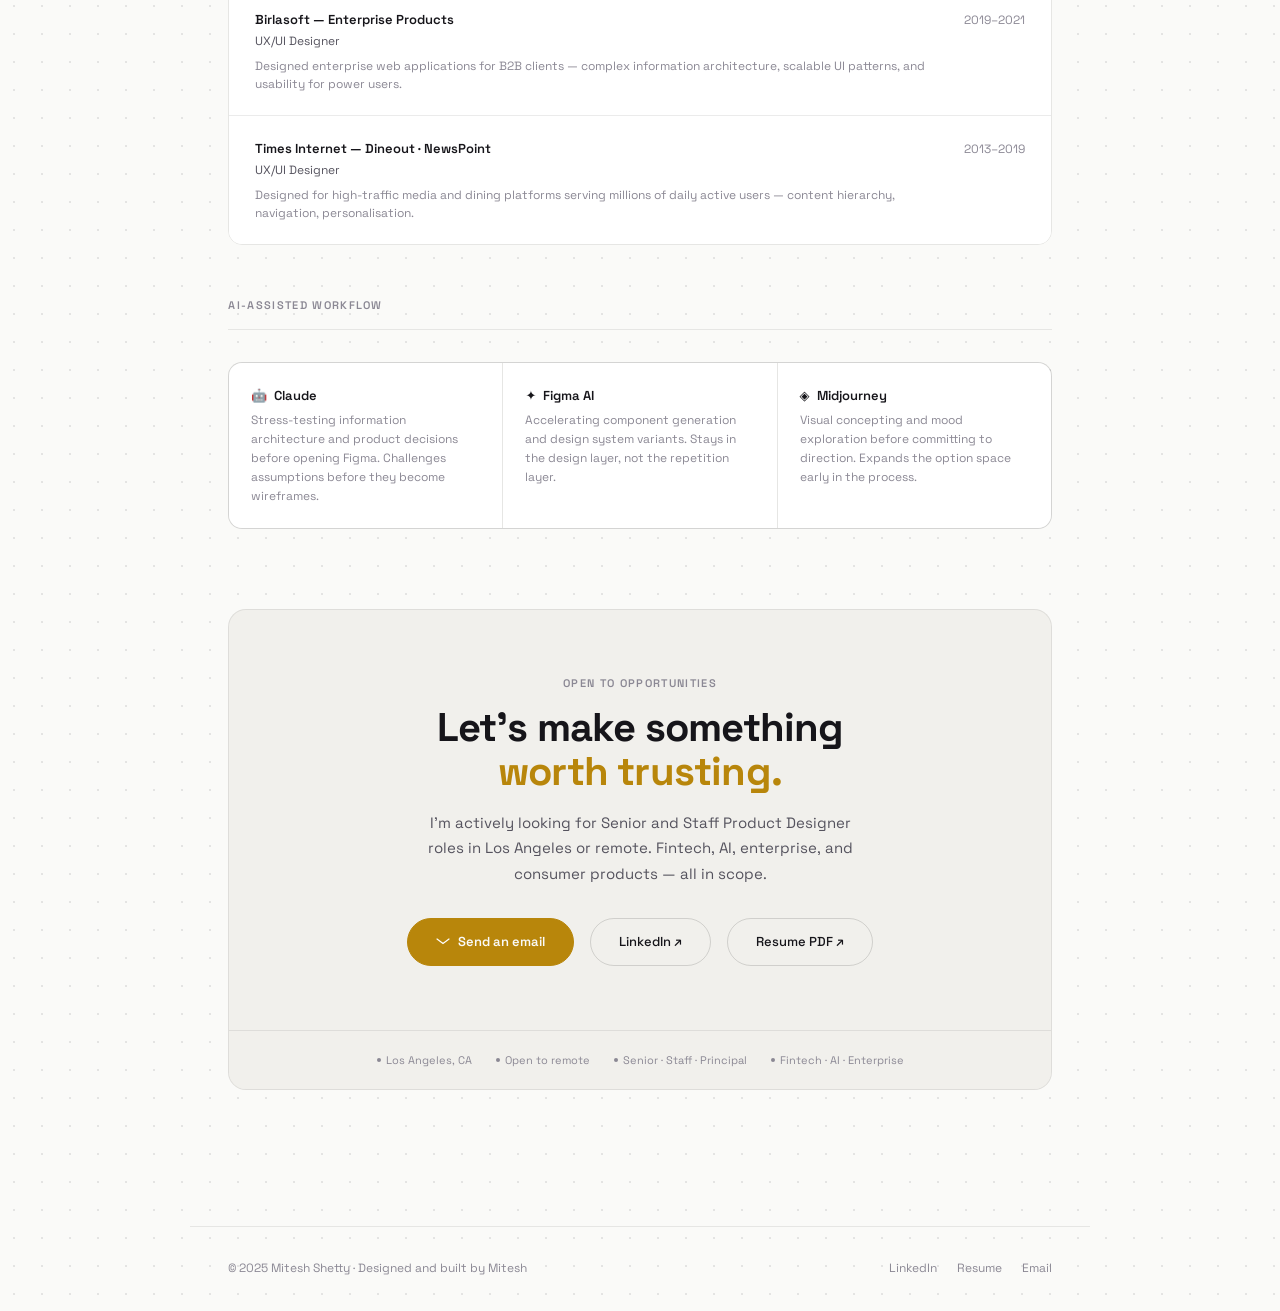
==== commit 7c714cff: "Add files via upload" ====
--- a/index.html
+++ b/index.html
@@ -1,1221 +1,1210 @@
-<!DOCTYPE html>
-<html lang="en">
-<head>
-<script>
-(function(){
-  try {
-    var saved = localStorage.getItem('theme');
-    var theme = saved || (window.matchMedia('(prefers-color-scheme: light)').matches ? 'light' : 'dark');
-    document.documentElement.setAttribute('data-theme', theme);
-  } catch(e) { document.documentElement.setAttribute('data-theme','dark'); }
-})();
-</script>
-<meta charset="UTF-8">
-<meta name="viewport" content="width=device-width, initial-scale=1.0">
-<title>Mitesh Shetty — Senior Product Designer, Los Angeles</title>
-<meta name="description" content="Senior Product Designer with 12+ years designing trusted products in fintech, enterprise, and consumer. Based in Los Angeles.">
-<meta name="author" content="Mitesh Shetty">
-<meta property="og:title" content="Mitesh Shetty — Senior Product Designer">
-<meta property="og:description" content="Trust isn't a feature. It's what every feature is really for.">
-<meta property="og:type" content="website">
-<meta property="og:image" content="rbl-bank/images/hero-mockup.png">
-<meta name="twitter:card" content="summary_large_image">
-<link rel="preconnect" href="https://fonts.googleapis.com">
-<link rel="preconnect" href="https://fonts.gstatic.com" crossorigin>
-<link href="https://fonts.googleapis.com/css2?family=Space+Grotesk:wght@300;400;500;600;700&display=swap" rel="stylesheet">
-<link rel="preload" href="rbl-bank/images/hero-mockup.png" as="image">
-<style>
-/* ═══════════════════════════════════════════════════════════════
-   MITESH SHETTY — Portfolio v3  |  Design Director Final Pass
-   ═══════════════════════════════════════════════════════════════ */
-
-*,*::before,*::after{box-sizing:border-box;margin:0;padding:0}
-html{scroll-behavior:smooth;-webkit-text-size-adjust:100%}
-img{display:block;max-width:100%}
-a{text-decoration:none;color:inherit}
-button{background:none;border:none;cursor:pointer;font-family:inherit}
-
-/* ── Design tokens ─────────────────────────────────────────── */
-:root{
-  --bg:   #07080C;
-  --bg2:  #0C0D13;
-  --bg3:  #12131A;
-  --b:    rgba(255,255,255,0.07);
-  --bhi:  rgba(255,255,255,0.12);
-  --t1:   #F0EFE9;
-  --t2:   #9896A0;
-  --t3:   #4A4952;
-  --gold: #E8C547;
-  --gd:   rgba(232,197,71,0.08);
-  --gl:   rgba(232,197,71,0.22);
-  --blue: #5B7FFF;
-  --grn:  #34C980;
-  --red:  #FF6B47;
-  --ease: cubic-bezier(0.22,1,0.36,1);
-  --spr:  cubic-bezier(0.34,1.56,0.64,1);
-  --dur:  600ms;
-}
-
-/* ── Base ──────────────────────────────────────────────────── */
-body{
-  background: var(--bg);
-  background-image: radial-gradient(circle,rgba(255,255,255,0.16) 1px,transparent 1px);
-  background-size: 28px 28px;
-  color: var(--t1);
-  font-family: 'Space Grotesk',system-ui,sans-serif;
-  font-size: 15px;
-  line-height: 1.65;
-  -webkit-font-smoothing: antialiased;
-  overflow-x: hidden;
-  cursor: none;
-}
-@media(hover:none),(pointer:coarse){body{cursor:auto}}
-body::after{
-  content:'';position:fixed;inset:0;pointer-events:none;z-index:1;
-  background:radial-gradient(ellipse 80% 80% at 50% 50%,transparent 40%,rgba(7,8,12,0.55) 100%);
-}
-
-/* ── Scrollbar ─────────────────────────────────────────────── */
-::-webkit-scrollbar{width:2px}
-::-webkit-scrollbar-track{background:var(--bg)}
-::-webkit-scrollbar-thumb{background:var(--bhi);border-radius:2px}
-:focus-visible{outline:2px solid var(--gold);outline-offset:3px;border-radius:2px}
-
-/* ── Skip link ─────────────────────────────────────────────── */
-.skip{position:fixed;top:-100%;left:16px;z-index:9999;padding:8px 16px;
-  background:var(--gold);color:var(--bg);font-size:13px;font-weight:600;
-  border-radius:8px;transition:top 150ms}
-.skip:focus{top:16px}
-
-/* ── Layers ────────────────────────────────────────────────── */
-#spotlight{position:fixed;inset:0;pointer-events:none;z-index:0}
-#code-layer{position:fixed;inset:0;pointer-events:none;z-index:0;overflow:hidden}
-.code-char{
-  position:absolute;font-family:'Space Grotesk',monospace;font-size:11px;font-weight:300;
-  color:rgba(255,255,255,0.05);user-select:none;
-  transition:color 500ms,opacity 500ms,text-shadow 500ms;
-}
-
-/* ── Custom cursor ─────────────────────────────────────────── */
-#cur{position:fixed;top:0;left:0;pointer-events:none;z-index:9000}
-#cur-dot{
-  position:absolute;width:6px;height:6px;background:var(--gold);border-radius:50%;
-  transform:translate(-50%,-50%);transition:width 150ms var(--ease),height 150ms var(--ease),opacity 200ms;
-  will-change:transform;
-}
-#cur-ring{
-  position:absolute;width:32px;height:32px;border:1px solid rgba(232,197,71,0.3);border-radius:50%;
-  transform:translate(-50%,-50%);
-  transition:width 250ms var(--ease),height 250ms var(--ease),border-color 250ms;
-  will-change:transform;
-}
-#cur-label{
-  position:absolute;transform:translate(-50%,18px);
-  font-size:10px;font-weight:600;letter-spacing:.1em;text-transform:uppercase;
-  color:var(--gold);opacity:0;white-space:nowrap;transition:opacity 200ms;pointer-events:none;
-}
-body.cur-link #cur-ring{width:44px;height:44px;border-color:rgba(232,197,71,.5)}
-body.cur-card #cur-dot{opacity:0}
-body.cur-card #cur-ring{width:60px;height:60px;border-color:rgba(232,197,71,.25)}
-body.cur-card #cur-label{opacity:1}
-body.cur-text #cur-dot{width:2px;height:2px;opacity:.35}
-body.cur-text #cur-ring{width:20px;height:20px;opacity:.25}
-@media(hover:none),(pointer:coarse){#cur{display:none}}
-
-/* ── Navigation ────────────────────────────────────────────── */
-#nav{
-  position:fixed;top:0;left:0;right:0;z-index:200;
-  height:56px;padding:0 clamp(16px,3vw,44px);
-  display:flex;align-items:center;justify-content:space-between;gap:16px;
-  background:rgba(7,8,12,0.80);
-  backdrop-filter:blur(20px);-webkit-backdrop-filter:blur(20px);
-  border-bottom:1px solid var(--b);
-  transition:background 300ms;
-}
-#nav.scrolled{background:rgba(7,8,12,0.97)}
-.nav-left{display:flex;align-items:center;gap:10px;min-width:0}
-.nav-name{font-size:14px;font-weight:600;color:var(--t1);white-space:nowrap;text-decoration:none}
-.nav-name span{color:var(--gold)}
-.nav-sep{width:1px;height:14px;background:var(--bhi);flex-shrink:0}
-.nav-clock{font-size:12px;color:var(--t3);white-space:nowrap;font-variant-numeric:tabular-nums}
-.nav-avail{
-  display:inline-flex;align-items:center;gap:5px;padding:3px 10px;
-  border:1px solid rgba(52,201,128,0.25);border-radius:100px;
-  font-size:11px;font-weight:500;color:var(--grn);background:rgba(52,201,128,0.05);white-space:nowrap;
-}
-.avail-dot{width:5px;height:5px;border-radius:50%;background:var(--grn);animation:pulse-g 2.2s ease-in-out infinite}
-@keyframes pulse-g{0%,100%{opacity:1;transform:scale(1)}50%{opacity:.4;transform:scale(.7)}}
-.nav-right{display:flex;align-items:center;gap:18px;flex-shrink:0}
-.nav-right a{font-size:13px;color:var(--t2);transition:color 150ms;min-height:44px;display:flex;align-items:center;position:relative}
-.nav-right a:hover{color:var(--t1)}
-.nav-right a[role="listitem"]::after{
-  content:'';position:absolute;left:0;right:0;bottom:16px;height:1px;
-  background:var(--gold);transform:scaleX(0);transform-origin:left;
-  transition:transform 200ms var(--ease);
-}
-.nav-right a[role="listitem"]:hover::after{transform:scaleX(1)}
-.nav-right a.is-active{color:var(--t1)}
-.nav-right a.is-active::after{transform:scaleX(1)}
-.nav-email{font-size:12px !important;color:var(--t3) !important}
-.nav-email:hover{color:var(--t2) !important}
-.nav-ham{
-  display:none;flex-direction:column;gap:5px;padding:10px;
-  min-width:44px;min-height:44px;align-items:center;justify-content:center;cursor:pointer;
-}
-.nav-ham span{display:block;width:20px;height:1.5px;background:var(--t2);border-radius:1px;transition:transform 300ms,opacity 300ms}
-.nav-ham[aria-expanded="true"] span:nth-child(1){transform:translateY(6.5px) rotate(45deg)}
-.nav-ham[aria-expanded="true"] span:nth-child(2){opacity:0}
-.nav-ham[aria-expanded="true"] span:nth-child(3){transform:translateY(-6.5px) rotate(-45deg)}
-.nav-mob{
-  display:none;position:fixed;inset:56px 0 0;
-  background:rgba(7,8,12,.98);backdrop-filter:blur(20px);
-  flex-direction:column;padding:32px 24px;z-index:199;overflow-y:auto;
-}
-.nav-mob.open{display:flex}
-.nav-mob a{
-  font-size:20px;font-weight:500;color:var(--t2);padding:14px 0;
-  border-bottom:1px solid var(--b);min-height:56px;display:flex;align-items:center;transition:color 150ms;
-}
-.nav-mob a:last-child{border-bottom:none}
-.nav-mob a:hover{color:var(--t1)}
-
-/* ── Reading progress bar ──────────────────────────────────── */
-#progress{
-  position:fixed;top:0;left:0;z-index:201;
-  height:2px;width:0%;background:var(--gold);
-  transition:width 100ms linear;pointer-events:none;
-}
-
-/* ── Hero — full-width editorial, single column ────────────── */
-.hero{
-  position:relative;z-index:2;
-  padding:clamp(100px,14vw,160px) clamp(20px,5vw,80px) clamp(56px,7vw,80px);
-  border-bottom:1px solid var(--b);
-  max-width:1400px;
-  margin:0 auto;
-}
-.hero-label{
-  font-size:11px;font-weight:600;letter-spacing:.12em;text-transform:uppercase;
-  color:var(--t3);margin-bottom:clamp(20px,3vw,32px);
-  display:flex;align-items:center;gap:14px;
-}
-.hero-label::before{content:'';width:24px;height:1px;background:var(--gold);flex-shrink:0}
-.hero-h1{
-  font-size:clamp(38px,7.5vw,96px);
-  font-weight:700;line-height:1.02;letter-spacing:-0.032em;
-  margin-bottom:clamp(24px,3.5vw,40px);
-  max-width:900px;
-}
-.hero-h1 .dim{font-weight:300;color:var(--t2)}
-.hero-sub{
-  font-size:clamp(15px,1.8vw,18px);color:var(--t2);line-height:1.72;
-  max-width:580px;margin-bottom:clamp(40px,5vw,64px);
-}
-.hero-sub strong{color:var(--t1);font-weight:500}
-/* Hero has no right column — this class is unused */
-.hero-right{display:none}
-.hero-left{width:100%}
-
-/* Hero badges — skills / industries at a glance */
-.hero-badges{display:flex;flex-wrap:wrap;gap:8px;margin-bottom:clamp(28px,3.5vw,40px)}
-.hero-badge{
-  font-size:12px;font-weight:500;color:var(--t2);
-  padding:6px 13px;border:1px solid var(--b);border-radius:100px;
-  background:rgba(255,255,255,0.02);
-  white-space:nowrap;
-}
-
-/* Hero CTAs */
-.hero-ctas{display:flex;align-items:center;gap:14px;flex-wrap:wrap;margin-bottom:0}
-.cta-primary{
-  display:inline-flex;align-items:center;gap:8px;
-  padding:12px 26px;border:1px solid var(--gold);border-radius:100px;
-  font-size:13px;font-weight:600;color:#07080C;background:var(--gold);
-  transition:filter 200ms,transform 200ms;
-}
-.cta-primary:hover{filter:brightness(1.08);transform:translateY(-1px)}
-.cta-primary svg{transition:transform 200ms var(--ease)}
-.cta-primary:hover svg{transform:translateX(3px)}
-.cta-secondary-btn{
-  display:inline-flex;align-items:center;gap:8px;
-  padding:11px 24px;border:1px solid var(--bhi);border-radius:100px;
-  font-size:13px;font-weight:500;color:var(--t1);
-  transition:border-color 200ms,background 200ms;
-}
-.cta-secondary-btn:hover{border-color:var(--gold);background:var(--gd)}
-.cta-secondary{
-  font-size:13px;color:var(--t3);transition:color 150ms;
-  display:flex;align-items:center;gap:5px;
-  min-height:44px;
-}
-.cta-secondary:hover{color:var(--t2)}
-
-/* Hero stats — real, verifiable figures. Unverified counts ship as
-   visible [Add Number] placeholders rather than invented numbers. */
-.hero-stats{
-  display:grid;grid-template-columns:repeat(5,1fr);gap:clamp(12px,2vw,28px);
-  max-width:1400px;margin:clamp(40px,5vw,64px) auto 0;
-  padding-top:clamp(28px,3vw,36px);border-top:1px solid var(--b);
-}
-.hero-stat{display:flex;flex-direction:column;gap:4px;min-width:0}
-.hero-stat-num{font-size:clamp(20px,2.6vw,32px);font-weight:700;color:var(--t1);line-height:1;white-space:nowrap}
-.hero-stat-label{font-size:11px;color:var(--t3);letter-spacing:.03em;line-height:1.4}
-.hero-stat.is-placeholder .hero-stat-num{
-  color:var(--t3);font-size:clamp(13px,1.6vw,15px);font-weight:600;
-  border:1px dashed var(--bhi);border-radius:6px;padding:3px 8px;
-  display:inline-block;white-space:normal;
-}
-
-@media(max-width:860px){
-  .hero-stats{grid-template-columns:repeat(2,1fr);row-gap:24px}
-}
-@media(max-width:480px){
-  .hero-h1{font-size:36px}
-  .hero-stats{grid-template-columns:1fr 1fr}
-}
-
-/* ── Main content ──────────────────────────────────────────── */
-main{position:relative;z-index:2;max-width:900px;margin:0 auto;padding:0 clamp(16px,3vw,44px)}
-
-/* ── Section label ─────────────────────────────────────────── */
-.sec-label{
-  font-size:11px;font-weight:600;letter-spacing:.12em;text-transform:uppercase;
-  color:var(--t3);display:flex;align-items:center;justify-content:space-between;
-  padding-bottom:14px;border-bottom:1px solid var(--b);
-  margin-bottom:clamp(20px,3vw,32px);
-}
-
-/* ── Intro ─────────────────────────────────────────────────── */
-.intro{
-  padding-top:clamp(32px,4vw,48px);
-  padding-bottom:clamp(32px,4vw,56px);
-}
-.intro-h1{
-  font-size:clamp(26px,5.2vw,54px);
-  font-weight:700;line-height:1.06;letter-spacing:-0.025em;
-  margin-bottom:clamp(16px,2.5vw,24px);
-}
-.intro-h1 .dim{font-weight:300;color:var(--t2)}
-.intro-bio{
-  font-size:clamp(14px,1.7vw,16px);color:var(--t2);
-  line-height:1.75;max-width:560px;
-  margin-bottom:clamp(28px,4vw,48px);
-}
-.intro-bio strong{color:var(--t1);font-weight:500}
-.work-header{
-  display:flex;align-items:center;justify-content:space-between;
-  padding-bottom:14px;border-bottom:1px solid var(--b);
-  margin-bottom:clamp(20px,3vw,28px);
-}
-.work-title{font-size:11px;font-weight:600;letter-spacing:.12em;text-transform:uppercase;color:var(--t3)}
-.work-count{font-size:11px;color:var(--t3)}
-
-/* ── Project cards ─────────────────────────────────────────── */
-.projects{display:flex;flex-direction:column;gap:clamp(12px,2vw,20px);margin-bottom:clamp(56px,8vw,96px)}
-.project-card{
-  display:block;position:relative;border-radius:18px;overflow:hidden;cursor:none;
-  border:1px solid rgba(255,255,255,0.06);
-  transition:transform 400ms var(--ease),box-shadow 400ms var(--ease),border-color 300ms;
-  will-change:transform;text-decoration:none;
-}
-.project-card:hover{
-  transform:translateY(-3px) scale(1.003);
-  box-shadow:0 28px 72px rgba(0,0,0,0.6),0 0 0 1px rgba(232,197,71,0.14);
-  border-color:rgba(232,197,71,0.2);
-}
-.project-card:focus-visible{outline:2px solid var(--gold);outline-offset:3px}
-@media(hover:none){.project-card:hover{transform:none;box-shadow:none}}
-
-.card-inner{display:grid;grid-template-columns:1fr 1fr;min-height:260px}
-.card-left{
-  padding:clamp(22px,3vw,34px);
-  display:flex;flex-direction:column;justify-content:space-between;
-  position:relative;z-index:2;
-}
-.card-company-row{display:flex;align-items:center;gap:9px;margin-bottom:clamp(20px,3vw,32px)}
-.card-icon{
-  width:28px;height:28px;border-radius:8px;
-  display:flex;align-items:center;justify-content:center;
-  background:rgba(255,255,255,0.14);font-size:14px;flex-shrink:0;
-}
-.card-co-name{font-size:14px;font-weight:700;color:#fff}
-.card-badge{
-  font-size:10px;font-weight:600;letter-spacing:.05em;text-transform:uppercase;
-  padding:3px 9px;border-radius:100px;
-  background:rgba(255,255,255,0.12);color:rgba(255,255,255,0.72);white-space:nowrap;
-}
-.card-desc{
-  font-size:clamp(13px,1.5vw,14px);color:rgba(255,255,255,0.76);line-height:1.68;flex:1;
-}
-.card-desc strong{color:#fff;font-weight:600}
-.card-cta{
-  display:inline-flex;align-items:center;gap:6px;margin-top:clamp(16px,2.5vw,24px);
-  font-size:11px;font-weight:600;letter-spacing:.1em;text-transform:uppercase;
-  color:rgba(255,255,255,0.4);transition:color 200ms,gap 200ms;
-}
-.card-cta svg{transition:transform 200ms var(--ease)}
-.project-card:hover .card-cta{color:rgba(255,255,255,0.92);gap:10px}
-.project-card:hover .card-cta svg{transform:translateX(4px)}
-
-.card-right{position:relative;overflow:hidden;display:flex;align-items:center;justify-content:center}
-.card-right-img{
-  position:absolute;inset:0;width:100%;height:100%;
-  object-fit:cover;object-position:top center;
-  transition:transform 600ms var(--ease);display:block;
-}
-.project-card:hover .card-right-img{transform:scale(1.06)}
-.card-right::before{
-  content:'';position:absolute;left:0;top:0;bottom:0;width:64px;z-index:1;
-  background:linear-gradient(to right,var(--card-bg,#0F1020),transparent);
-}
-.card-mock{
-  position:absolute;inset:16px;background:rgba(0,0,0,0.2);
-  border:1px solid rgba(255,255,255,0.1);border-radius:12px;
-  padding:16px;display:flex;flex-direction:column;gap:8px;
-}
-.mock-bar{height:7px;border-radius:4px;background:rgba(255,255,255,0.15)}
-.mock-row{display:flex;gap:6px}
-.mock-pill{height:22px;border-radius:5px;background:rgba(255,255,255,0.1);flex:1}
-
-/* RBL card — mockup image treatment */
-.card-rbl{--card-bg:#08112A;background:linear-gradient(135deg,#08112A 0%,#0E1D45 55%,#091530 100%)}
-.card-rbl .card-right{background:transparent;padding:clamp(10px,2vw,20px)}
-.card-rbl .card-right-img{
-  position:static;width:100%;height:auto;object-fit:contain;object-position:center;
-  mix-blend-mode:luminosity;opacity:0.90;border-radius:0;
-}
-.card-rbl:hover .card-right-img{mix-blend-mode:normal;opacity:1;transform:scale(1.03)}
-.card-rbl .card-right::before{display:none}
-
-.card-dineout{--card-bg:#1A0800;background:linear-gradient(135deg,#1A0800 0%,#2E1200 55%,#1C0B02 100%)}
-.card-newspoint{--card-bg:#070B1A;background:linear-gradient(135deg,#070B1A 0%,#101535 55%,#08101E 100%)}
-.card-chrysalis{--card-bg:#001810;background:linear-gradient(135deg,#001810 0%,#002A1C 55%,#001610 100%)}
-
-/* ── About grid ────────────────────────────────────────────── */
-.about-grid{
-  display:grid;grid-template-columns:1fr 1fr;
-  gap:1px;background:var(--b);
-  border:1px solid var(--b);border-radius:14px;overflow:hidden;
-  margin-bottom:clamp(20px,3vw,32px);
-}
-.about-cell{background:var(--bg2);padding:clamp(20px,2.5vw,28px)}
-.ac-label{font-size:10px;font-weight:600;letter-spacing:.1em;text-transform:uppercase;color:var(--t3);margin-bottom:9px}
-.ac-val{font-size:clamp(13px,1.5vw,14px);color:var(--t2);line-height:1.68}
-.ac-val strong{color:var(--t1);font-weight:500}
-
-/* ── Process ───────────────────────────────────────────────── */
-.process-grid{
-  display:grid;grid-template-columns:repeat(3,1fr);
-  gap:1px;background:var(--b);
-  border:1px solid var(--b);border-radius:14px;overflow:hidden;
-  margin-bottom:clamp(20px,3vw,32px);
-}
-.process-cell{background:var(--bg2);padding:clamp(18px,2.5vw,26px)}
-.pc-num{font-size:26px;font-weight:700;color:var(--b);line-height:1;margin-bottom:10px;letter-spacing:-0.01em}
-.pc-title{font-size:13px;font-weight:600;color:var(--t1);margin-bottom:5px}
-.pc-desc{font-size:12px;color:var(--t3);line-height:1.58}
-
-/* ── Experience ────────────────────────────────────────────── */
-.exp-list{
-  border:1px solid var(--b);border-radius:14px;overflow:hidden;
-  margin-bottom:clamp(20px,3vw,32px);
-}
-.exp-item{
-  display:grid;grid-template-columns:1fr auto;gap:16px;align-items:start;
-  padding:clamp(16px,2.5vw,22px) clamp(18px,2.5vw,26px);
-  border-bottom:1px solid var(--b);background:var(--bg2);
-  transition:background 200ms;
-}
-.exp-item:last-child{border-bottom:none}
-.exp-item:hover{background:var(--bg3)}
-.exp-co{font-size:13px;font-weight:600;color:var(--t1)}
-.exp-role{font-size:12px;color:var(--t2);margin-top:2px}
-.exp-out{font-size:12px;color:var(--t3);margin-top:5px;line-height:1.5}
-.exp-yr{font-size:12px;color:var(--t3);white-space:nowrap;padding-top:2px}
-
-/* ── AI tools ──────────────────────────────────────────────── */
-.ai-grid{
-  display:grid;grid-template-columns:repeat(3,1fr);
-  gap:1px;background:var(--b);
-  border:1px solid var(--b);border-radius:14px;overflow:hidden;
-  margin-bottom:clamp(48px,7vw,80px);
-}
-.ai-cell{background:var(--bg2);padding:clamp(16px,2vw,22px)}
-.ai-tool{font-size:13px;font-weight:600;color:var(--t1);margin-bottom:5px;display:flex;align-items:center;gap:7px}
-.ai-use{font-size:12px;color:var(--t3);line-height:1.58}
-
-/* ── Contact CTA ───────────────────────────────────────────── */
-.contact-section{
-  border:1px solid var(--b);border-radius:18px;overflow:hidden;
-  background:var(--bg2);margin-bottom:clamp(28px,4vw,48px);
-}
-.contact-inner{
-  padding:clamp(36px,5vw,64px) clamp(24px,4vw,48px);
-  text-align:center;
-}
-.contact-pre{
-  font-size:11px;font-weight:600;letter-spacing:.12em;text-transform:uppercase;
-  color:var(--t3);margin-bottom:14px;
-}
-.contact-h{
-  font-size:clamp(22px,4vw,40px);font-weight:700;letter-spacing:-0.02em;
-  line-height:1.1;margin-bottom:16px;
-}
-.contact-h span{color:var(--gold)}
-.contact-p{font-size:clamp(14px,1.6vw,15px);color:var(--t2);max-width:440px;margin:0 auto 32px;line-height:1.7}
-.contact-actions{display:flex;align-items:center;justify-content:center;gap:16px;flex-wrap:wrap}
-.contact-btn{
-  display:inline-flex;align-items:center;gap:8px;
-  padding:12px 28px;border:1px solid var(--bhi);border-radius:100px;
-  font-size:13px;font-weight:500;color:var(--t1);
-  transition:border-color 200ms,background 200ms;
-}
-.contact-btn:hover{border-color:var(--gold);background:var(--gd)}
-.contact-btn.primary{background:var(--gold);border-color:var(--gold);color:var(--bg);font-weight:600}
-.contact-btn.primary:hover{background:#d4b340;border-color:#d4b340}
-.contact-meta{
-  padding:clamp(14px,2vw,20px) clamp(24px,4vw,48px);
-  border-top:1px solid var(--b);
-  display:flex;align-items:center;justify-content:center;gap:clamp(12px,2vw,24px);flex-wrap:wrap;
-  background:var(--bg3);
-}
-.contact-tag{font-size:11px;color:var(--t3);display:flex;align-items:center;gap:5px}
-.contact-tag-dot{width:4px;height:4px;border-radius:50%;background:var(--t3)}
-
-/* ── Ask input ─────────────────────────────────────────────── */
-.ask-wrap{position:sticky;bottom:20px;z-index:100;padding-bottom:32px}
-.ask-inner{
-  display:flex;align-items:center;
-  background:rgba(12,13,19,0.92);border:1px solid var(--bhi);border-radius:14px;padding:12px 16px;
-  transition:border-color 300ms,box-shadow 300ms;backdrop-filter:blur(24px);
-}
-.ask-inner:focus-within{border-color:var(--gl);box-shadow:0 0 0 3px var(--gd)}
-.ask-input{
-  flex:1;background:none;border:none;outline:none;
-  font-family:'Space Grotesk',sans-serif;font-size:14px;color:var(--t1);
-}
-.ask-input::placeholder{color:var(--t3)}
-.ask-btn{
-  width:30px;height:30px;border-radius:7px;background:var(--b);
-  display:flex;align-items:center;justify-content:center;
-  transition:background 200ms;flex-shrink:0;cursor:pointer;
-}
-.ask-btn:hover{background:var(--gd)}
-.ask-btn svg{color:var(--t2)}
-
-/* ── Floating preview panel ────────────────────────────────── */
-#pp{
-  position:fixed;z-index:500;width:300px;
-  background:rgba(12,13,20,0.97);border:1px solid var(--bhi);border-radius:16px;overflow:hidden;
-  box-shadow:0 28px 72px rgba(0,0,0,0.65);
-  pointer-events:none;opacity:0;
-  transform:scale(0.94) translateY(8px);
-  transition:opacity 200ms var(--ease),transform 200ms var(--ease);
-  backdrop-filter:blur(24px);
-}
-#pp.show{opacity:1;transform:scale(1) translateY(0)}
-.pp-img{width:100%;height:140px;object-fit:cover;object-position:top;display:block}
-.pp-img-blank{width:100%;height:140px;background:var(--bg3)}
-.pp-body{padding:16px}
-.pp-co{font-size:13px;font-weight:700;color:var(--t1);margin-bottom:2px}
-.pp-role{font-size:11px;color:var(--t3);margin-bottom:12px}
-.pp-row{margin-bottom:10px}
-.pp-lbl{font-size:10px;font-weight:600;letter-spacing:.08em;text-transform:uppercase;color:var(--t3);margin-bottom:3px}
-.pp-val{font-size:12px;color:var(--t2);line-height:1.5}
-.pp-cta{
-  display:flex;align-items:center;gap:6px;
-  font-size:11px;font-weight:600;letter-spacing:.08em;text-transform:uppercase;color:var(--gold);
-  padding-top:12px;border-top:1px solid var(--b);
-}
-@media(max-width:768px){#pp{display:none}}
-
-/* ── Scroll reveal ─────────────────────────────────────────── */
-.rev{opacity:0;transform:translateY(18px);transition:opacity var(--dur) var(--ease),transform var(--dur) var(--ease)}
-.rev.in{opacity:1;transform:none}
-
-/* ── Footer ────────────────────────────────────────────────── */
-footer{
-  position:relative;z-index:2;
-  padding:clamp(20px,3vw,32px) clamp(16px,3vw,44px);
-  max-width:900px;margin:0 auto;
-  border-top:1px solid var(--b);
-  display:flex;align-items:center;justify-content:space-between;flex-wrap:wrap;gap:12px;
-}
-.foot-copy{font-size:12px;color:var(--t3)}
-.foot-links{display:flex;gap:20px}
-.foot-links a{font-size:12px;color:var(--t3);transition:color 150ms}
-.foot-links a:hover{color:var(--t2)}
-
-/* ── Responsive ────────────────────────────────────────────── */
-@media(max-width:1024px){.nav-avail{display:none}}
-@media(max-width:768px){
-  .nav-right{display:none}
-  .nav-ham{display:flex}
-  .card-inner{grid-template-columns:1fr;min-height:auto}
-  .card-right{height:200px;order:-1}
-  .card-rbl .card-right{height:auto;order:-1;padding:16px}
-  .card-right::before{display:none}
-  .about-grid{grid-template-columns:1fr}
-  .process-grid{grid-template-columns:1fr}
-  .ai-grid{grid-template-columns:1fr}
-  .ask-wrap{position:relative;bottom:auto;padding-bottom:40px}
-}
-@media(max-width:480px){
-  .intro-h1{font-size:28px}
-  .exp-item{grid-template-columns:1fr}
-  .exp-yr{display:none}
-}
-</style>
-<link rel="stylesheet" href="css/theme-home.css">
-</head>
-<body>
-
-<a href="#main" class="skip">Skip to content</a>
-<div id="progress" role="progressbar" aria-label="Reading progress" aria-valuenow="0" aria-valuemin="0" aria-valuemax="100"></div>
-<div id="spotlight" aria-hidden="true"></div>
-<div id="code-layer" aria-hidden="true"></div>
-
-<div id="cur" aria-hidden="true">
-  <div id="cur-dot"></div>
-  <div id="cur-ring"></div>
-  <div id="cur-label">View project</div>
-</div>
-
-<div id="pp" role="tooltip" aria-live="polite">
-  <img id="pp-img" class="pp-img" src="" alt="" loading="lazy">
-  <div class="pp-body">
-    <div class="pp-co" id="pp-co">—</div>
-    <div class="pp-role" id="pp-role">—</div>
-    <div class="pp-row"><div class="pp-lbl">Challenge</div><div class="pp-val" id="pp-challenge">—</div></div>
-    <div class="pp-row"><div class="pp-lbl">Outcome</div><div class="pp-val" id="pp-outcome">—</div></div>
-    <div class="pp-cta">View case study <svg width="12" height="12" viewBox="0 0 12 12" fill="none"><path d="M2 6h8M6 2l4 4-4 4" stroke="currentColor" stroke-width="1.5" stroke-linecap="round" stroke-linejoin="round"/></svg></div>
-  </div>
-</div>
-
-<!-- ── Nav ────────────────────────────────────────────────── -->
-<nav id="nav" aria-label="Main navigation">
-  <div class="nav-left">
-    <a href="/" class="nav-name" aria-label="Mitesh Shetty — home">Mitesh<span>.</span></a>
-    <span class="nav-sep" aria-hidden="true"></span>
-    <span class="nav-clock" id="nav-time" aria-label="Current time in Los Angeles">Los Angeles</span>
-    <span class="nav-sep" aria-hidden="true"></span>
-    <div class="nav-avail" aria-label="Open to Senior Product Designer roles">
-      <span class="avail-dot" aria-hidden="true"></span>Available
-    </div>
-  </div>
-  <div class="nav-right-group" style="display:flex;align-items:center;gap:16px;">
-    <div class="nav-right" role="list">
-      <a href="#work" role="listitem">Work</a>
-      <a href="#about" role="listitem">About</a>
-      <a href="#experience" role="listitem">Experience</a>
-      <a href="resume.pdf" target="_blank" rel="noopener" role="listitem">Resume ↗</a>
-      <a href="mailto:miteshshetty19@gmail.com" class="nav-email" role="listitem">miteshshetty19@gmail.com</a>
-    </div>
-    <button class="theme-toggle" id="theme-toggle" type="button">
-      <svg class="icon-sun" viewBox="0 0 24 24" fill="none" stroke="currentColor" stroke-width="2" stroke-linecap="round"><circle cx="12" cy="12" r="4"/><path d="M12 2v2M12 20v2M4.9 4.9l1.4 1.4M17.7 17.7l1.4 1.4M2 12h2M20 12h2M4.9 19.1l1.4-1.4M17.7 6.3l1.4-1.4"/></svg>
-      <svg class="icon-moon" viewBox="0 0 24 24" fill="none" stroke="currentColor" stroke-width="2" stroke-linecap="round" stroke-linejoin="round"><path d="M21 12.79A9 9 0 1111.21 3 7 7 0 0021 12.79z"/></svg>
-    </button>
-    <button class="nav-ham" aria-label="Open navigation menu" aria-expanded="false" aria-controls="nav-mob">
-      <span></span><span></span><span></span>
-    </button>
-  </div>
-</nav>
-<nav class="nav-mob" id="nav-mob" aria-label="Mobile navigation">
-  <a href="#work">Work</a>
-  <a href="#about">About</a>
-  <a href="#experience">Experience</a>
-  <a href="resume.pdf" target="_blank" rel="noopener">Resume ↗</a>
-  <a href="mailto:miteshshetty19@gmail.com">miteshshetty19@gmail.com</a>
-</nav>
-
-<!-- ══════ HERO ══════════════════════════════════════════════ -->
-<header class="hero" aria-label="Introduction">
-  <div class="hero-left">
-    <div class="hero-label rev" data-delay="0">Senior Product Designer · Los Angeles</div>
-
-    <h1 class="hero-h1 rev" data-delay="60">
-      <span class="dim">Designing products</span><br>
-      <strong>people trust</strong><br>
-      <span class="dim">when it matters most.</span>
-    </h1>
-
-    <p class="hero-sub rev" data-delay="180">
-      <strong>Product Designer with 12+ years</strong> designing enterprise products across
-      Banking, FinTech, Telecom, and Enterprise SaaS — improving customer experience, increasing
-      conversion, and scaling design systems used by millions. Based in <strong>Los Angeles</strong>,
-      open to Senior and Staff Product Designer roles.
-    </p>
-
-    <div class="hero-badges rev" data-delay="240" aria-label="Core skills and industries">
-      <span class="hero-badge">12+ Years Experience</span>
-      <span class="hero-badge">Product Design</span>
-      <span class="hero-badge">UX Research</span>
-      <span class="hero-badge">Design Systems</span>
-      <span class="hero-badge">Accessibility</span>
-      <span class="hero-badge">Enterprise Products</span>
-      <span class="hero-badge">Banking</span>
-      <span class="hero-badge">FinTech</span>
-      <span class="hero-badge">AI-Assisted Design</span>
-    </div>
-
-    <div class="hero-ctas rev" data-delay="300">
-      <a href="#work" class="cta-primary" data-magnetic>
-        View Case Studies
-        <svg width="13" height="13" viewBox="0 0 13 13" fill="none" aria-hidden="true"><path d="M2 6.5h9M7 2.5l4 4-4 4" stroke="currentColor" stroke-width="1.5" stroke-linecap="round" stroke-linejoin="round"/></svg>
-      </a>
-      <a href="resume.pdf" class="cta-secondary-btn" target="_blank" rel="noopener">
-        Download Resume
-        <svg width="11" height="11" viewBox="0 0 11 11" fill="none" aria-hidden="true"><path d="M5.5 1v7M2.5 5l3 3 3-3M1.5 10h8" stroke="currentColor" stroke-width="1.2" stroke-linecap="round" stroke-linejoin="round"/></svg>
-      </a>
-      <a href="#contact" class="cta-secondary">
-        Contact Me
-        <svg width="11" height="11" viewBox="0 0 11 11" fill="none" aria-hidden="true"><path d="M2 3l3.5 3L9 3" stroke="currentColor" stroke-width="1.2" stroke-linecap="round" stroke-linejoin="round"/></svg>
-      </a>
-    </div>
-  </div>
-
-  <!-- Impact stats — verified figures only; unverified counts are clearly marked, not invented -->
-  <div class="hero-stats rev" data-delay="360" aria-label="Career highlights">
-    <div class="hero-stat">
-      <div class="hero-stat-num">12+</div>
-      <div class="hero-stat-label">Years Experience</div>
-    </div>
-    <div class="hero-stat">
-      <div class="hero-stat-num">4</div>
-      <div class="hero-stat-label">Industries</div>
-    </div>
-    <div class="hero-stat is-placeholder" title="Add your real number — not yet confirmed">
-      <div class="hero-stat-num">[Add Number]+</div>
-      <div class="hero-stat-label">Products Designed</div>
-    </div>
-    <div class="hero-stat is-placeholder" title="Add your real number — not yet confirmed">
-      <div class="hero-stat-num">[Add Number]+</div>
-      <div class="hero-stat-label">Design Components Created</div>
-    </div>
-    <div class="hero-stat">
-      <div class="hero-stat-num">Millions</div>
-      <div class="hero-stat-label">Users Impacted</div>
-    </div>
-  </div>
-</header>
-
-<!-- ══════ MAIN ══════════════════════════════════════════════ -->
-<main id="main">
-
-  <!-- Intro + Work header — follows hero directly -->
-  <section class="intro" aria-label="About this portfolio">
-    <div class="work-header rev" id="work">
-      <span class="work-title">Selected work</span>
-      <span class="work-count">2 projects</span>
-    </div>
-  </section>
-
-  <!-- ── Project cards ─────────────────────────────────────── -->
-  <div class="projects" aria-label="Selected work">
-
-    <!-- RBL Bank -->
-    <a href="rbl-bank/index.html"
-       class="project-card card-rbl rev"
-       data-co="RBL Bank"
-       data-role="Senior UX/UI Designer · Q2–Q3 2022"
-       data-challenge="No UPI payment option existed on the bank's website"
-       data-outcome="Launched RBL Bank's first self-service UPI credit card payment — 3 journeys, 7+ edge cases"
-       data-preview="rbl-bank/images/hero-mockup.png"
-       data-cursor="View Case Study"
-       aria-label="RBL Bank — UPI Credit Card Payment Experience — View case study">
-      <div class="card-inner">
-        <div class="card-left">
-          <div>
-            <div class="card-company-row">
-              <div class="card-icon" aria-hidden="true">🏦</div>
-              <span class="card-co-name">RBL Bank</span>
-              <span class="card-badge">Fintech · 2022</span>
-            </div>
-            <div class="card-desc">
-              <strong>0→1 product launch.</strong> Designed the bank's first UPI-based self-service credit card payment
-              experience — 3 payment journeys, 7+ edge cases, every failure state.
-              The challenge wasn't building a payment page. It was building trust at the moment money changes hands.
-            </div>
-          </div>
-          <div class="card-cta" aria-hidden="true">
-            View case study
-            <svg width="13" height="13" viewBox="0 0 13 13" fill="none"><path d="M2 6.5h9M7 2.5l4 4-4 4" stroke="currentColor" stroke-width="1.5" stroke-linecap="round" stroke-linejoin="round"/></svg>
-          </div>
-        </div>
-        <div class="card-right">
-          <img class="card-right-img"
-               src="rbl-bank/images/hero-mockup.png"
-               alt="RBL Bank Make a Payment on MacBook and iPhone"
-               loading="lazy">
-        </div>
-      </div>
-    </a>
-
-    <!-- Dineout -->
-    <a href="dineout/index.html"
-       class="project-card card-dineout rev"
-       data-co="Dineout · Times Internet"
-       data-role="Product Designer · 2020–2021"
-       data-challenge="Discovery products assume users already know what they want — most don't"
-       data-outcome="Designed Mood Builder — a discovery flow built around intent instead of keyword search"
-       data-preview="dineout/images/moodbuilder-hifi.png"
-       data-cursor="View Case Study"
-       aria-label="Dineout — Designing for Uncertain Intent — View case study">
-      <div class="card-inner">
-        <div class="card-left">
-          <div>
-            <div class="card-company-row">
-              <div class="card-icon" aria-hidden="true">🍽</div>
-              <span class="card-co-name">Dineout</span>
-              <span class="card-badge">Consumer · 2021</span>
-            </div>
-            <div class="card-desc">
-              <strong>UI/UX, Research, Prototype.</strong> Studied the existing app's task flow, ran a heuristic evaluation
-              and usability testing with real users, then delivered a cleaner, more consistent interface —
-              the original case study, reproduced in full.
-            </div>
-          </div>
-          <div class="card-cta" aria-hidden="true">
-            View case study
-            <svg width="13" height="13" viewBox="0 0 13 13" fill="none"><path d="M2 6.5h9M7 2.5l4 4-4 4" stroke="currentColor" stroke-width="1.5" stroke-linecap="round" stroke-linejoin="round"/></svg>
-          </div>
-        </div>
-        <div class="card-right">
-          <img class="card-right-img"
-               src="dineout/images/moodbuilder-hifi.png"
-               alt="Dineout Mood Builder screen preview"
-               loading="lazy"
-               alt="Dineout Mood Builder — Where do you want to hangout screen"
-               loading="lazy">
-        </div>
-      </div>
-    </a>
-
-    <!-- NewsPoint and Chrysalis cards hidden until case studies are ready -->
-    <!--
-    <a href="#" class="project-card card-newspoint rev">NewsPoint card hidden</a>
-    <a href="#" class="project-card card-chrysalis rev">Chrysalis card hidden</a>
-    -->
-
-  </div>
-
-  <!-- About -->
-  <section id="about" aria-label="About">
-    <div class="sec-label rev"><span>About</span></div>
-    <div class="about-grid rev">
-      <div class="about-cell">
-        <div class="ac-label">Philosophy</div>
-        <div class="ac-val">Trust isn't a feature. <strong>It's what every feature is really for.</strong> I design for the moment users feel uncertain — that's where a product earns or loses them permanently.</div>
-      </div>
-      <div class="about-cell">
-        <div class="ac-label">Background</div>
-        <div class="ac-val"><strong>12+ years</strong> across fintech, enterprise, and consumer products in India. Now in <strong>Los Angeles</strong>, open to Senior and Staff Product Designer roles at US companies.</div>
-      </div>
-      <div class="about-cell">
-        <div class="ac-label">Belief</div>
-        <div class="ac-val">The most underrated design skill is knowing <strong>when not to add a feature.</strong> Restraint is the discipline. Clarity is the outcome.</div>
-      </div>
-      <div class="about-cell">
-        <div class="ac-label">Specialisations</div>
-        <div class="ac-val"><strong>Fintech · Banking · Payment systems · 0→1 launches · Design systems · Trust-critical products</strong></div>
-      </div>
-    </div>
-  </section>
-
-  <!-- How I think -->
-  <div class="sec-label rev" style="margin-top:clamp(36px,5vw,56px)"><span>How I think</span></div>
-  <div class="process-grid rev">
-    <div class="process-cell">
-      <div class="pc-num">01</div>
-      <div class="pc-title">Uncertainty is the real design problem</div>
-      <div class="pc-desc">Every screen should answer the question users are afraid to ask. If they're unsure what happens next, the design hasn't done its job.</div>
-    </div>
-    <div class="process-cell">
-      <div class="pc-num">02</div>
-      <div class="pc-title">Edge cases reveal the product's character</div>
-      <div class="pc-desc">Quality isn't measured by the happy path — it's measured by how gracefully a product handles everything that can go wrong.</div>
-    </div>
-    <div class="process-cell">
-      <div class="pc-num">03</div>
-      <div class="pc-title">The best decision is often what not to build</div>
-      <div class="pc-desc">Restraint is a craft. Every removed element is a deliberate choice. Less, done well, outlasts more, done carelessly.</div>
-    </div>
-  </div>
-
-  <!-- Experience -->
-  <div class="sec-label rev" id="experience" style="margin-top:clamp(32px,4vw,52px)">
-    <span>Experience</span>
-    <span style="font-size:11px;color:var(--t3)">12+ years · 4 companies</span>
-  </div>
-  <div class="exp-list rev">
-    <div class="exp-item">
-      <div>
-        <div class="exp-co">RBL Bank</div>
-        <div class="exp-role">Senior UX/UI Designer</div>
-        <div class="exp-out">Led end-to-end UX/UI design for digital banking products — launched the bank's first UPI credit card payment capability, built a scalable design system using Atomic Design principles.</div>
-      </div>
-      <div class="exp-yr">2022–2026</div>
-    </div>
-    <div class="exp-item">
-      <div>
-        <div class="exp-co">Jio Platforms</div>
-        <div class="exp-role">UX/UI Designer</div>
-        <div class="exp-out">Designed telecom and digital service products for millions of users using user-centered design methodologies within Agile environments.</div>
-      </div>
-      <div class="exp-yr">2021–2022</div>
-    </div>
-    <div class="exp-item">
-      <div>
-        <div class="exp-co">Birlasoft — Enterprise Products</div>
-        <div class="exp-role">UX/UI Designer</div>
-        <div class="exp-out">Designed enterprise web applications for B2B clients — complex information architecture, scalable UI patterns, and usability for power users.</div>
-      </div>
-      <div class="exp-yr">2019–2021</div>
-    </div>
-    <div class="exp-item">
-      <div>
-        <div class="exp-co">Times Internet — Dineout · NewsPoint</div>
-        <div class="exp-role">UX/UI Designer</div>
-        <div class="exp-out">Designed for high-traffic media and dining platforms serving millions of daily active users — content hierarchy, navigation, personalisation.</div>
-      </div>
-      <div class="exp-yr">2013–2019</div>
-    </div>
-  </div>
-
-  <!-- AI workflow -->
-  <div class="sec-label rev" style="margin-top:clamp(32px,4vw,52px)"><span>AI-assisted workflow</span></div>
-  <div class="ai-grid rev">
-    <div class="ai-cell">
-      <div class="ai-tool"><span aria-hidden="true">🤖</span> Claude</div>
-      <div class="ai-use">Stress-testing information architecture and product decisions before opening Figma. Challenges assumptions before they become wireframes.</div>
-    </div>
-    <div class="ai-cell">
-      <div class="ai-tool"><span aria-hidden="true">✦</span> Figma AI</div>
-      <div class="ai-use">Accelerating component generation and design system variants. Stays in the design layer, not the repetition layer.</div>
-    </div>
-    <div class="ai-cell">
-      <div class="ai-tool"><span aria-hidden="true">◈</span> Midjourney</div>
-      <div class="ai-use">Visual concepting and mood exploration before committing to direction. Expands the option space early in the process.</div>
-    </div>
-  </div>
-
-  <!-- Contact CTA -->
-  <div class="contact-section rev" id="contact">
-    <div class="contact-inner">
-      <div class="contact-pre">Open to opportunities</div>
-      <h2 class="contact-h">Let's make something<br><span>worth trusting.</span></h2>
-      <p class="contact-p">
-        I'm actively looking for Senior and Staff Product Designer roles in Los Angeles or remote.
-        Fintech, AI, enterprise, and consumer products — all in scope.
-      </p>
-      <div class="contact-actions">
-        <a href="mailto:miteshshetty19@gmail.com" class="contact-btn primary">
-          <svg width="14" height="14" viewBox="0 0 14 14" fill="none" aria-hidden="true"><path d="M2 3h10c.55 0 1 .45 1 1v7c0 .55-.45 1-1 1H2c-.55 0-1-.45-1-1V4c0-.55.45-1 1-1z"/><path d="M13 4l-6 4.5L1 4" stroke="white" stroke-width="1.2" stroke-linecap="round"/></svg>
-          Send an email
-        </a>
-        <a href="https://www.linkedin.com/in/mitesh-shetty-b8580788/" class="contact-btn" target="_blank" rel="noopener">
-          LinkedIn ↗
-        </a>
-        <a href="resume.pdf" class="contact-btn" target="_blank" rel="noopener">
-          Resume PDF ↗
-        </a>
-      </div>
-    </div>
-    <div class="contact-meta">
-      <span class="contact-tag"><span class="contact-tag-dot"></span>Los Angeles, CA</span>
-      <span class="contact-tag"><span class="contact-tag-dot"></span>Open to remote</span>
-      <span class="contact-tag"><span class="contact-tag-dot"></span>Senior · Staff · Principal</span>
-      <span class="contact-tag"><span class="contact-tag-dot"></span>Fintech · AI · Enterprise</span>
-    </div>
-  </div>
-
-  <!-- Ask input -->
-  <div class="ask-wrap">
-    <div class="ask-inner">
-      <input class="ask-input" type="text" id="ask-input"
-        placeholder="Ask anything about my work, process, or availability..."
-        aria-label="Ask Mitesh about his work or availability">
-      <button class="ask-btn" id="ask-btn" aria-label="Send message">
-        <svg width="13" height="13" viewBox="0 0 13 13" fill="none"><path d="M11 6.5H2M7 2.5l4 4-4 4" stroke="currentColor" stroke-width="1.4" stroke-linecap="round" stroke-linejoin="round"/></svg>
-      </button>
-    </div>
-  </div>
-
-</main>
-
-<footer>
-  <div class="foot-copy">© 2025 Mitesh Shetty · Designed and built by Mitesh</div>
-  <div class="foot-links">
-    <a href="https://www.linkedin.com/in/mitesh-shetty-b8580788/" target="_blank" rel="noopener">LinkedIn</a>
-    <a href="resume.pdf" target="_blank" rel="noopener">Resume</a>
-    <a href="mailto:miteshshetty19@gmail.com">Email</a>
-  </div>
-</footer>
-
-<script>
-(function(){
-'use strict';
-var rm    = window.matchMedia('(prefers-reduced-motion:reduce)').matches;
-var touch = window.matchMedia('(hover:none),(pointer:coarse)').matches;
-
-/* ── Reading progress ─────────────────────────────────── */
-var prog = document.getElementById('progress');
-window.addEventListener('scroll',function(){
-  if(!prog) return;
-  var pct = (window.scrollY / (document.body.scrollHeight - window.innerHeight)) * 100;
-  prog.style.width = Math.min(100,pct).toFixed(1) + '%';
-  prog.setAttribute('aria-valuenow', Math.round(pct));
-},{passive:true});
-
-/* ── Spotlight ────────────────────────────────────────── */
-if(!rm){
-  var sp = document.getElementById('spotlight');
-  document.addEventListener('mousemove',function(e){
-    var xp = (e.clientX/window.innerWidth*100).toFixed(1)+'%';
-    var yp = (e.clientY/window.innerHeight*100).toFixed(1)+'%';
-    sp.style.background=
-      'radial-gradient(circle 360px at '+xp+' '+yp+',rgba(232,197,71,0.06) 0%,rgba(232,197,71,0.02) 40%,transparent 70%)';
-  },{passive:true});
-}
-
-/* ── Code characters ─────────────────────────────────── */
-(function(){
-  var layer = document.getElementById('code-layer');
-  if(!layer||rm) return;
-  var chars = ['<','(',')','{}','[]','/','\\',';',':','?','~','_','=','>','+','-','*','%','#','@','!','&','|','^','0','1','2','3'];
-  var nodes = [];
-  for(var i=0;i<80;i++){
-    var el = document.createElement('span');
-    el.className = 'code-char';
-    el.textContent = chars[Math.floor(Math.random()*chars.length)];
-    el.style.left = (Math.random()*98)+'%';
-    el.style.top  = (Math.random()*98)+'%';
-    el.style.opacity = (0.03+Math.random()*0.04).toString();
-    layer.appendChild(el);
-    nodes.push({el:el,bx:parseFloat(el.style.left)/100*window.innerWidth,by:parseFloat(el.style.top)/100*window.innerHeight});
-  }
-  window.addEventListener('resize',function(){
-    nodes.forEach(function(n){n.bx=parseFloat(n.el.style.left)/100*window.innerWidth;n.by=parseFloat(n.el.style.top)/100*window.innerHeight});
-  },{passive:true});
-  document.addEventListener('mousemove',function(e){
-    nodes.forEach(function(n){
-      var dx=n.bx-e.clientX,dy=n.by-e.clientY,d=Math.sqrt(dx*dx+dy*dy);
-      if(d<180){var s=1-d/180;n.el.style.color='rgba(232,197,71,'+(0.12+s*0.5)+')';n.el.style.opacity=(0.06+s*0.4).toString();n.el.style.textShadow=s>0.5?'0 0 8px rgba(232,197,71,'+(s*0.35)+')':'none';}
-      else{n.el.style.color='rgba(255,255,255,0.05)';n.el.style.opacity='0.05';n.el.style.textShadow='none';}
-    });
-  },{passive:true});
-})();
-
-/* ── Clock ────────────────────────────────────────────── */
-function tick(){
-  var el=document.getElementById('nav-time');
-  if(!el) return;
-  try{el.textContent='Los Angeles · '+new Date().toLocaleTimeString('en-US',{timeZone:'America/Los_Angeles',hour:'numeric',minute:'2-digit',hour12:true});}catch(e){}
-}
-tick(); setInterval(tick,15000);
-
-/* ── Nav scroll + hamburger ──────────────────────────── */
-var nav = document.getElementById('nav');
-window.addEventListener('scroll',function(){nav&&nav.classList.toggle('scrolled',window.scrollY>80)},{passive:true});
-var ham = document.querySelector('.nav-ham');
-var mob = document.getElementById('nav-mob');
-if(ham&&mob){
-  ham.addEventListener('click',function(){var o=mob.classList.toggle('open');ham.setAttribute('aria-expanded',String(o));document.body.style.overflow=o?'hidden':'';});
-  mob.querySelectorAll('a').forEach(function(a){a.addEventListener('click',function(){mob.classList.remove('open');ham.setAttribute('aria-expanded','false');document.body.style.overflow='';});});
-  document.addEventListener('keydown',function(e){if(e.key==='Escape'&&mob.classList.contains('open')){mob.classList.remove('open');ham.setAttribute('aria-expanded','false');document.body.style.overflow='';ham.focus();}});
-}
-
-/* ── Active-section highlighting ─────────────────────── */
-(function(){
-  var navLinks = Array.prototype.slice.call(document.querySelectorAll('.nav-right a[role="listitem"]'));
-  var targets = navLinks
-    .map(function(a){
-      var href = a.getAttribute('href');
-      return href && href.charAt(0)==='#' ? document.getElementById(href.slice(1)) : null;
-    })
-    .filter(Boolean);
-  if(!targets.length || !('IntersectionObserver' in window)) return;
-  var byId = {};
-  navLinks.forEach(function(a){ var h=a.getAttribute('href'); if(h&&h.charAt(0)==='#') byId[h.slice(1)]=a; });
-  var spy = new IntersectionObserver(function(entries){
-    entries.forEach(function(entry){
-      if(!entry.isIntersecting) return;
-      navLinks.forEach(function(a){ a.classList.remove('is-active'); });
-      var link = byId[entry.target.id];
-      if(link) link.classList.add('is-active');
-    });
-  },{ rootMargin:'-45% 0px -50% 0px', threshold:0 });
-  targets.forEach(function(t){ spy.observe(t); });
-})();
-
-/* ── Scroll reveals with staggered delay ────────────── */
-var revEls = document.querySelectorAll('.rev');
-if(rm){revEls.forEach(function(el){el.classList.add('in');});}
-else{
-  var obs = new IntersectionObserver(function(entries){
-    entries.forEach(function(en){
-      if(en.isIntersecting){
-        var delay = parseInt(en.target.dataset.delay||0,10);
-        setTimeout(function(){en.target.classList.add('in');},delay);
-        obs.unobserve(en.target);
-      }
-    });
-  },{threshold:0.08,rootMargin:'0px 0px -32px 0px'});
-  revEls.forEach(function(el){obs.observe(el);});
-}
-
-/* ── Metric counter animation ───────────────────────── */
-function animateMetric(el){
-  var target=parseInt(el.dataset.count,10);
-  if(isNaN(target)){el.closest('.metric')&&el.closest('.metric').classList.add('counted');return;}
-  var suffix=el.dataset.suffix||'';
-  var start=0,dur=900,startTime=null;
-  el.closest('.metric')&&el.closest('.metric').classList.add('counted');
-  function step(ts){
-    if(!startTime)startTime=ts;
-    var p=Math.min((ts-startTime)/dur,1);
-    var ease=1-Math.pow(1-p,3);
-    el.textContent=Math.round(start+(target-start)*ease)+suffix;
-    if(p<1)requestAnimationFrame(step);
-  }
-  requestAnimationFrame(step);
-}
-var metricObs=new IntersectionObserver(function(entries){
-  entries.forEach(function(en){
-    if(en.isIntersecting){
-      en.target.querySelectorAll('.metric').forEach(function(m,i){
-        setTimeout(function(){
-          m.classList.add('counted');
-          var num=m.querySelector('[data-count]');
-          if(num)animateMetric(num);
-        },i*100);
-      });
-      metricObs.unobserve(en.target);
-    }
-  });
-},{threshold:0.3});
-var metricsWrap=document.querySelector('.hero-metrics');
-if(metricsWrap)metricObs.observe(metricsWrap);
-
-/* ── Custom cursor ────────────────────────────────────── */
-if(!touch&&!rm){
-  var dot=document.getElementById('cur-dot');
-  var ring=document.getElementById('cur-ring');
-  var lbl=document.getElementById('cur-label');
-  var mx=0,my=0,rx=0,ry=0;
-  document.addEventListener('mousemove',function(e){mx=e.clientX;my=e.clientY;dot.style.transform='translate('+mx+'px,'+my+'px) translate(-50%,-50%)';},{passive:true});
-  (function loop(){rx+=(mx-rx)*0.16;ry+=(my-ry)*0.16;ring.style.transform='translate('+rx+'px,'+ry+'px) translate(-50%,-50%)';if(lbl)lbl.style.transform='translate('+mx+'px,'+my+'px) translate(-50%,20px)';requestAnimationFrame(loop);})();
-  document.addEventListener('mouseover',function(e){
-    var t=e.target;
-    document.body.classList.remove('cur-link','cur-card','cur-text');
-    if(t.closest('.project-card')){document.body.classList.add('cur-card');var c=t.closest('.project-card');if(lbl)lbl.textContent=c.dataset.cursor||'View project';}
-    else if(t.closest('a,button')){document.body.classList.add('cur-link');}
-    else if(t.closest('p,h1,h2,h3')){document.body.classList.add('cur-text');}
-  });
-  document.addEventListener('mouseleave',function(){dot.style.opacity='0';ring.style.opacity='0';});
-  document.addEventListener('mouseenter',function(){dot.style.opacity='1';ring.style.opacity='1';});
-}
-
-/* ── Device 3D tilt ──────────────────────────────────── */
-if(!touch&&!rm){
-  var dw=document.getElementById('device-wrap');
-  if(dw){
-    var hero=document.querySelector('.hero');
-    hero&&hero.addEventListener('mousemove',function(e){
-      var r=dw.getBoundingClientRect();
-      var cx=r.left+r.width/2,cy=r.top+r.height/2;
-      var dx=(e.clientX-cx)/r.width,dy=(e.clientY-cy)/r.height;
-      dw.style.transform='perspective(900px) rotateY('+(dx*8)+'deg) rotateX('+(-dy*6)+'deg)';
-      dw.style.transition='transform 80ms linear';
-    });
-    hero&&hero.addEventListener('mouseleave',function(){
-      dw.style.transform='perspective(900px) rotateY(0deg) rotateX(0deg)';
-      dw.style.transition='transform 500ms cubic-bezier(0.34,1.56,0.64,1)';
-    });
-  }
-}
-
-/* ── Card tilt ──────────────────────────────────────── */
-if(!touch&&!rm){
-  document.querySelectorAll('.project-card').forEach(function(card){
-    card.addEventListener('mousemove',function(e){
-      var r=card.getBoundingClientRect();
-      var dx=(e.clientX-r.left-r.width/2)/r.width,dy=(e.clientY-r.top-r.height/2)/r.height;
-      card.style.transform='translateY(-3px) scale(1.003) perspective(900px) rotateX('+(-dy*3)+'deg) rotateY('+(dx*3)+'deg)';
-      card.style.transition='transform 80ms linear,box-shadow 300ms,border-color 300ms';
-    });
-    card.addEventListener('mouseleave',function(){
-      card.style.transform='';
-      card.style.transition='transform 450ms cubic-bezier(0.34,1.56,0.64,1),box-shadow 350ms,border-color 350ms';
-    });
-  });
-}
-
-/* ── Floating preview panel ─────────────────────────── */
-if(!touch){
-  var panel=document.getElementById('pp');
-  var ppImg=document.getElementById('pp-img');
-  var ppCo=document.getElementById('pp-co');
-  var ppRole=document.getElementById('pp-role');
-  var ppChal=document.getElementById('pp-challenge');
-  var ppOut=document.getElementById('pp-outcome');
-  var timer=null;
-  document.querySelectorAll('.project-card').forEach(function(card){
-    card.addEventListener('mouseenter',function(){
-      clearTimeout(timer);
-      timer=setTimeout(function(){
-        if(ppCo)ppCo.textContent=card.dataset.co||'';
-        if(ppRole)ppRole.textContent=card.dataset.role||'';
-        if(ppChal)ppChal.textContent=card.dataset.challenge||'';
-        if(ppOut)ppOut.textContent=card.dataset.outcome||'';
-        if(ppImg){var src=card.dataset.preview||'';if(src){ppImg.src=src;ppImg.style.display='block';}else{ppImg.style.display='none';}}
-        panel.classList.add('show');
-      },500);
-    });
-    card.addEventListener('mousemove',function(e){
-      if(!panel.classList.contains('show'))return;
-      var pw=300,ph=340,vw=window.innerWidth,vh=window.innerHeight;
-      var px=e.clientX+24,py=e.clientY-ph/2;
-      if(px+pw>vw-16)px=e.clientX-pw-24;
-      if(py<70)py=70;if(py+ph>vh-16)py=vh-ph-16;
-      panel.style.left=px+'px';panel.style.top=py+'px';
-    });
-    card.addEventListener('mouseleave',function(){clearTimeout(timer);panel.classList.remove('show');});
-  });
-}
-
-/* ── Magnetic buttons ─────────────────────────────────── */
-if(!touch&&!rm){
-  document.querySelectorAll('[data-magnetic]').forEach(function(btn){
-    btn.addEventListener('mousemove',function(e){
-      var r=btn.getBoundingClientRect();
-      var dx=(e.clientX-r.left-r.width/2)*0.22,dy=(e.clientY-r.top-r.height/2)*0.22;
-      btn.style.transform='translate('+dx+'px,'+dy+'px)';
-      btn.style.transition='transform 200ms cubic-bezier(0.22,1,0.36,1)';
-    });
-    btn.addEventListener('mouseleave',function(){btn.style.transform='';btn.style.transition='transform 400ms cubic-bezier(0.34,1.56,0.64,1)';});
-  });
-}
-
-/* ── Smooth anchors ──────────────────────────────────── */
-document.querySelectorAll('a[href^="#"]').forEach(function(a){
-  a.addEventListener('click',function(e){
-    var id=a.getAttribute('href');if(id==='#')return;
-    var t=document.querySelector(id);if(!t)return;
-    e.preventDefault();
-    window.scrollTo({top:t.getBoundingClientRect().top+window.scrollY-72,behavior:rm?'auto':'smooth'});
-  });
-});
-
-/* ── Ask input ───────────────────────────────────────── */
-var askIn=document.getElementById('ask-input');
-var askBtn=document.getElementById('ask-btn');
-function handleAsk(){var v=askIn?askIn.value.trim():'';if(!v)return;window.location.href='mailto:miteshshetty19@gmail.com?subject='+encodeURIComponent('From portfolio: '+v);}
-if(askBtn)askBtn.addEventListener('click',handleAsk);
-if(askIn)askIn.addEventListener('keydown',function(e){if(e.key==='Enter')handleAsk();});
-
-})();
-</script>
-<script src="js/theme.js"></script>
-</body>
-</html>
+<!DOCTYPE html>
+<html lang="en">
+<head>
+<script>
+(function(){
+  try {
+    var saved = localStorage.getItem('theme');
+    var theme = saved || (window.matchMedia('(prefers-color-scheme: light)').matches ? 'light' : 'dark');
+    document.documentElement.setAttribute('data-theme', theme);
+  } catch(e) { document.documentElement.setAttribute('data-theme','dark'); }
+})();
+</script>
+<meta charset="UTF-8">
+<meta name="viewport" content="width=device-width, initial-scale=1.0">
+<title>Mitesh Shetty — Senior Product Designer, Los Angeles</title>
+<meta name="description" content="Senior Product Designer with 12+ years designing trusted products in fintech, enterprise, and consumer. Based in Los Angeles.">
+<meta name="author" content="Mitesh Shetty">
+<meta property="og:title" content="Mitesh Shetty — Senior Product Designer">
+<meta property="og:description" content="Trust isn't a feature. It's what every feature is really for.">
+<meta property="og:type" content="website">
+<meta property="og:image" content="rbl-bank/images/hero-mockup.png">
+<meta name="twitter:card" content="summary_large_image">
+<link rel="preconnect" href="https://fonts.googleapis.com">
+<link rel="preconnect" href="https://fonts.gstatic.com" crossorigin>
+<link href="https://fonts.googleapis.com/css2?family=Space+Grotesk:wght@300;400;500;600;700&display=swap" rel="stylesheet">
+<link rel="preload" href="rbl-bank/images/hero-mockup.png" as="image">
+<style>
+/* ═══════════════════════════════════════════════════════════════
+   MITESH SHETTY — Portfolio v3  |  Design Director Final Pass
+   ═══════════════════════════════════════════════════════════════ */
+
+*,*::before,*::after{box-sizing:border-box;margin:0;padding:0}
+html{scroll-behavior:smooth;-webkit-text-size-adjust:100%}
+img{display:block;max-width:100%}
+a{text-decoration:none;color:inherit}
+button{background:none;border:none;cursor:pointer;font-family:inherit}
+
+/* ── Design tokens ─────────────────────────────────────────── */
+:root{
+  --bg:   #07080C;
+  --bg2:  #0C0D13;
+  --bg3:  #12131A;
+  --b:    rgba(255,255,255,0.07);
+  --bhi:  rgba(255,255,255,0.12);
+  --t1:   #F0EFE9;
+  --t2:   #9896A0;
+  --t3:   #4A4952;
+  --gold: #E8C547;
+  --gd:   rgba(232,197,71,0.08);
+  --gl:   rgba(232,197,71,0.22);
+  --blue: #5B7FFF;
+  --grn:  #34C980;
+  --red:  #FF6B47;
+  --ease: cubic-bezier(0.22,1,0.36,1);
+  --spr:  cubic-bezier(0.34,1.56,0.64,1);
+  --dur:  600ms;
+}
+
+/* ── Base ──────────────────────────────────────────────────── */
+body{
+  background: var(--bg);
+  background-image: radial-gradient(circle,rgba(255,255,255,0.16) 1px,transparent 1px);
+  background-size: 28px 28px;
+  color: var(--t1);
+  font-family: 'Space Grotesk',system-ui,sans-serif;
+  font-size: 15px;
+  line-height: 1.65;
+  -webkit-font-smoothing: antialiased;
+  overflow-x: hidden;
+  cursor: none;
+}
+@media(hover:none),(pointer:coarse){body{cursor:auto}}
+body::after{
+  content:'';position:fixed;inset:0;pointer-events:none;z-index:1;
+  background:radial-gradient(ellipse 80% 80% at 50% 50%,transparent 40%,rgba(7,8,12,0.55) 100%);
+}
+
+/* ── Scrollbar ─────────────────────────────────────────────── */
+::-webkit-scrollbar{width:2px}
+::-webkit-scrollbar-track{background:var(--bg)}
+::-webkit-scrollbar-thumb{background:var(--bhi);border-radius:2px}
+:focus-visible{outline:2px solid var(--gold);outline-offset:3px;border-radius:2px}
+
+/* ── Skip link ─────────────────────────────────────────────── */
+.skip{position:fixed;top:-100%;left:16px;z-index:9999;padding:8px 16px;
+  background:var(--gold);color:var(--bg);font-size:13px;font-weight:600;
+  border-radius:8px;transition:top 150ms}
+.skip:focus{top:16px}
+
+/* ── Layers ────────────────────────────────────────────────── */
+#spotlight{position:fixed;inset:0;pointer-events:none;z-index:0}
+#code-layer{position:fixed;inset:0;pointer-events:none;z-index:0;overflow:hidden}
+.code-char{
+  position:absolute;font-family:'Space Grotesk',monospace;font-size:11px;font-weight:300;
+  color:rgba(255,255,255,0.05);user-select:none;
+  transition:color 500ms,opacity 500ms,text-shadow 500ms;
+}
+
+/* ── Custom cursor ─────────────────────────────────────────── */
+#cur{position:fixed;top:0;left:0;pointer-events:none;z-index:9000}
+#cur-dot{
+  position:absolute;width:6px;height:6px;background:var(--gold);border-radius:50%;
+  transform:translate(-50%,-50%);transition:width 150ms var(--ease),height 150ms var(--ease),opacity 200ms;
+  will-change:transform;
+}
+#cur-ring{
+  position:absolute;width:32px;height:32px;border:1px solid rgba(232,197,71,0.3);border-radius:50%;
+  transform:translate(-50%,-50%);
+  transition:width 250ms var(--ease),height 250ms var(--ease),border-color 250ms;
+  will-change:transform;
+}
+#cur-label{
+  position:absolute;transform:translate(-50%,18px);
+  font-size:10px;font-weight:600;letter-spacing:.1em;text-transform:uppercase;
+  color:var(--gold);opacity:0;white-space:nowrap;transition:opacity 200ms;pointer-events:none;
+}
+body.cur-link #cur-ring{width:44px;height:44px;border-color:rgba(232,197,71,.5)}
+body.cur-card #cur-dot{opacity:0}
+body.cur-card #cur-ring{width:60px;height:60px;border-color:rgba(232,197,71,.25)}
+body.cur-card #cur-label{opacity:1}
+body.cur-text #cur-dot{width:2px;height:2px;opacity:.35}
+body.cur-text #cur-ring{width:20px;height:20px;opacity:.25}
+@media(hover:none),(pointer:coarse){#cur{display:none}}
+
+/* ── Navigation ────────────────────────────────────────────── */
+#nav{
+  position:fixed;top:0;left:0;right:0;z-index:200;
+  height:56px;padding:0 clamp(16px,3vw,44px);
+  display:flex;align-items:center;justify-content:space-between;gap:16px;
+  background:rgba(7,8,12,0.80);
+  backdrop-filter:blur(20px);-webkit-backdrop-filter:blur(20px);
+  border-bottom:1px solid var(--b);
+  transition:background 300ms;
+}
+#nav.scrolled{background:rgba(7,8,12,0.97)}
+.nav-left{display:flex;align-items:center;gap:10px;min-width:0}
+.nav-name{font-size:14px;font-weight:600;color:var(--t1);white-space:nowrap;text-decoration:none}
+.nav-name span{color:var(--gold)}
+.nav-sep{width:1px;height:14px;background:var(--bhi);flex-shrink:0}
+.nav-clock{font-size:12px;color:var(--t3);white-space:nowrap;font-variant-numeric:tabular-nums}
+.nav-avail{
+  display:inline-flex;align-items:center;gap:5px;padding:3px 10px;
+  border:1px solid rgba(52,201,128,0.25);border-radius:100px;
+  font-size:11px;font-weight:500;color:var(--grn);background:rgba(52,201,128,0.05);white-space:nowrap;
+}
+.avail-dot{width:5px;height:5px;border-radius:50%;background:var(--grn);animation:pulse-g 2.2s ease-in-out infinite}
+@keyframes pulse-g{0%,100%{opacity:1;transform:scale(1)}50%{opacity:.4;transform:scale(.7)}}
+.nav-right{display:flex;align-items:center;gap:18px;flex-shrink:0}
+.nav-right a{font-size:13px;color:var(--t2);transition:color 150ms;min-height:44px;display:flex;align-items:center;position:relative}
+.nav-right a:hover{color:var(--t1)}
+.nav-right a[role="listitem"]::after{
+  content:'';position:absolute;left:0;right:0;bottom:16px;height:1px;
+  background:var(--gold);transform:scaleX(0);transform-origin:left;
+  transition:transform 200ms var(--ease);
+}
+.nav-right a[role="listitem"]:hover::after{transform:scaleX(1)}
+.nav-right a.is-active{color:var(--t1)}
+.nav-right a.is-active::after{transform:scaleX(1)}
+.nav-email{font-size:12px !important;color:var(--t3) !important}
+.nav-email:hover{color:var(--t2) !important}
+.nav-ham{
+  display:none;flex-direction:column;gap:5px;padding:10px;
+  min-width:44px;min-height:44px;align-items:center;justify-content:center;cursor:pointer;
+}
+.nav-ham span{display:block;width:20px;height:1.5px;background:var(--t2);border-radius:1px;transition:transform 300ms,opacity 300ms}
+.nav-ham[aria-expanded="true"] span:nth-child(1){transform:translateY(6.5px) rotate(45deg)}
+.nav-ham[aria-expanded="true"] span:nth-child(2){opacity:0}
+.nav-ham[aria-expanded="true"] span:nth-child(3){transform:translateY(-6.5px) rotate(-45deg)}
+.nav-mob{
+  display:none;position:fixed;inset:56px 0 0;
+  background:rgba(7,8,12,.98);backdrop-filter:blur(20px);
+  flex-direction:column;padding:32px 24px;z-index:199;overflow-y:auto;
+}
+.nav-mob.open{display:flex}
+.nav-mob a{
+  font-size:20px;font-weight:500;color:var(--t2);padding:14px 0;
+  border-bottom:1px solid var(--b);min-height:56px;display:flex;align-items:center;transition:color 150ms;
+}
+.nav-mob a:last-child{border-bottom:none}
+.nav-mob a:hover{color:var(--t1)}
+
+/* ── Reading progress bar ──────────────────────────────────── */
+#progress{
+  position:fixed;top:0;left:0;z-index:201;
+  height:2px;width:0%;background:var(--gold);
+  transition:width 100ms linear;pointer-events:none;
+}
+
+/* ── Hero — full-width editorial, single column ────────────── */
+.hero{
+  position:relative;z-index:2;
+  padding:clamp(100px,14vw,160px) clamp(20px,5vw,80px) clamp(56px,7vw,80px);
+  border-bottom:1px solid var(--b);
+  max-width:1400px;
+  margin:0 auto;
+}
+.hero-label{
+  font-size:11px;font-weight:600;letter-spacing:.12em;text-transform:uppercase;
+  color:var(--t3);margin-bottom:clamp(20px,3vw,32px);
+  display:flex;align-items:center;gap:14px;
+}
+.hero-label::before{content:'';width:24px;height:1px;background:var(--gold);flex-shrink:0}
+.hero-h1{
+  font-size:clamp(38px,7.5vw,96px);
+  font-weight:700;line-height:1.02;letter-spacing:-0.032em;
+  margin-bottom:clamp(24px,3.5vw,40px);
+  max-width:900px;
+}
+.hero-h1 .dim{font-weight:300;color:var(--t2)}
+.hero-sub{
+  font-size:clamp(15px,1.8vw,18px);color:var(--t2);line-height:1.72;
+  max-width:580px;margin-bottom:clamp(40px,5vw,64px);
+}
+.hero-sub strong{color:var(--t1);font-weight:500}
+/* Hero has no right column — this class is unused */
+.hero-right{display:none}
+.hero-left{width:100%}
+
+/* Hero badges — skills / industries at a glance */
+.hero-badges{display:flex;flex-wrap:wrap;gap:8px;margin-bottom:clamp(28px,3.5vw,40px)}
+.hero-badge{
+  font-size:12px;font-weight:500;color:var(--t2);
+  padding:6px 13px;border:1px solid var(--b);border-radius:100px;
+  background:rgba(255,255,255,0.02);
+  white-space:nowrap;
+}
+
+/* Hero CTAs */
+.hero-ctas{display:flex;align-items:center;gap:14px;flex-wrap:wrap;margin-bottom:0}
+.cta-primary{
+  display:inline-flex;align-items:center;gap:8px;
+  padding:12px 26px;border:1px solid var(--gold);border-radius:100px;
+  font-size:13px;font-weight:600;color:#07080C;background:var(--gold);
+  transition:filter 200ms,transform 200ms;
+}
+.cta-primary:hover{filter:brightness(1.08);transform:translateY(-1px)}
+.cta-primary svg{transition:transform 200ms var(--ease)}
+.cta-primary:hover svg{transform:translateX(3px)}
+.cta-secondary-btn{
+  display:inline-flex;align-items:center;gap:8px;
+  padding:11px 24px;border:1px solid var(--bhi);border-radius:100px;
+  font-size:13px;font-weight:500;color:var(--t1);
+  transition:border-color 200ms,background 200ms;
+}
+.cta-secondary-btn:hover{border-color:var(--gold);background:var(--gd)}
+.cta-secondary{
+  font-size:13px;color:var(--t3);transition:color 150ms;
+  display:flex;align-items:center;gap:5px;
+  min-height:44px;
+}
+.cta-secondary:hover{color:var(--t2)}
+
+/* Hero stats — verified figures only */
+.hero-stats{
+  display:grid;grid-template-columns:repeat(3,1fr);gap:clamp(12px,2vw,28px);
+  max-width:1400px;margin:clamp(40px,5vw,64px) auto 0;
+  padding-top:clamp(28px,3vw,36px);border-top:1px solid var(--b);
+}
+.hero-stat{display:flex;flex-direction:column;gap:4px;min-width:0}
+.hero-stat-num{font-size:clamp(20px,2.6vw,32px);font-weight:700;color:var(--t1);line-height:1;white-space:nowrap}
+.hero-stat-label{font-size:11px;color:var(--t3);letter-spacing:.03em;line-height:1.4}
+.hero-stat.is-placeholder .hero-stat-num{
+  color:var(--t3);font-size:clamp(13px,1.6vw,15px);font-weight:600;
+  border:1px dashed var(--bhi);border-radius:6px;padding:3px 8px;
+  display:inline-block;white-space:normal;
+}
+
+@media(max-width:860px){
+  .hero-stats{grid-template-columns:repeat(2,1fr);row-gap:24px}
+}
+@media(max-width:480px){
+  .hero-h1{font-size:36px}
+  .hero-stats{grid-template-columns:1fr 1fr}
+}
+
+/* ── Main content ──────────────────────────────────────────── */
+main{position:relative;z-index:2;max-width:900px;margin:0 auto;padding:0 clamp(16px,3vw,44px)}
+
+/* ── Section label ─────────────────────────────────────────── */
+.sec-label{
+  font-size:11px;font-weight:600;letter-spacing:.12em;text-transform:uppercase;
+  color:var(--t3);display:flex;align-items:center;justify-content:space-between;
+  padding-bottom:14px;border-bottom:1px solid var(--b);
+  margin-bottom:clamp(20px,3vw,32px);
+}
+
+/* ── Intro ─────────────────────────────────────────────────── */
+.intro{
+  padding-top:clamp(32px,4vw,48px);
+  padding-bottom:clamp(32px,4vw,56px);
+}
+.intro-h1{
+  font-size:clamp(26px,5.2vw,54px);
+  font-weight:700;line-height:1.06;letter-spacing:-0.025em;
+  margin-bottom:clamp(16px,2.5vw,24px);
+}
+.intro-h1 .dim{font-weight:300;color:var(--t2)}
+.intro-bio{
+  font-size:clamp(14px,1.7vw,16px);color:var(--t2);
+  line-height:1.75;max-width:560px;
+  margin-bottom:clamp(28px,4vw,48px);
+}
+.intro-bio strong{color:var(--t1);font-weight:500}
+.work-header{
+  display:flex;align-items:center;justify-content:space-between;
+  padding-bottom:14px;border-bottom:1px solid var(--b);
+  margin-bottom:clamp(20px,3vw,28px);
+}
+.work-title{font-size:11px;font-weight:600;letter-spacing:.12em;text-transform:uppercase;color:var(--t3)}
+.work-count{font-size:11px;color:var(--t3)}
+
+/* ── Project cards ─────────────────────────────────────────── */
+.projects{display:flex;flex-direction:column;gap:clamp(12px,2vw,20px);margin-bottom:clamp(56px,8vw,96px)}
+.project-card{
+  display:block;position:relative;border-radius:18px;overflow:hidden;cursor:none;
+  border:1px solid rgba(255,255,255,0.06);
+  transition:transform 400ms var(--ease),box-shadow 400ms var(--ease),border-color 300ms;
+  will-change:transform;text-decoration:none;
+}
+.project-card:hover{
+  transform:translateY(-3px) scale(1.003);
+  box-shadow:0 28px 72px rgba(0,0,0,0.6),0 0 0 1px rgba(232,197,71,0.14);
+  border-color:rgba(232,197,71,0.2);
+}
+.project-card:focus-visible{outline:2px solid var(--gold);outline-offset:3px}
+@media(hover:none){.project-card:hover{transform:none;box-shadow:none}}
+
+.card-inner{display:grid;grid-template-columns:1fr 1fr;min-height:260px}
+.card-left{
+  padding:clamp(22px,3vw,34px);
+  display:flex;flex-direction:column;justify-content:space-between;
+  position:relative;z-index:2;
+}
+.card-company-row{display:flex;align-items:center;gap:9px;margin-bottom:clamp(20px,3vw,32px)}
+.card-icon{
+  width:28px;height:28px;border-radius:8px;
+  display:flex;align-items:center;justify-content:center;
+  background:rgba(255,255,255,0.14);font-size:14px;flex-shrink:0;
+}
+.card-co-name{font-size:14px;font-weight:700;color:#fff}
+.card-badge{
+  font-size:10px;font-weight:600;letter-spacing:.05em;text-transform:uppercase;
+  padding:3px 9px;border-radius:100px;
+  background:rgba(255,255,255,0.12);color:rgba(255,255,255,0.72);white-space:nowrap;
+}
+.card-desc{
+  font-size:clamp(13px,1.5vw,14px);color:rgba(255,255,255,0.76);line-height:1.68;flex:1;
+}
+.card-desc strong{color:#fff;font-weight:600}
+.card-cta{
+  display:inline-flex;align-items:center;gap:6px;margin-top:clamp(16px,2.5vw,24px);
+  font-size:11px;font-weight:600;letter-spacing:.1em;text-transform:uppercase;
+  color:rgba(255,255,255,0.4);transition:color 200ms,gap 200ms;
+}
+.card-cta svg{transition:transform 200ms var(--ease)}
+.project-card:hover .card-cta{color:rgba(255,255,255,0.92);gap:10px}
+.project-card:hover .card-cta svg{transform:translateX(4px)}
+
+.card-right{position:relative;overflow:hidden;display:flex;align-items:center;justify-content:center}
+.card-right-img{
+  position:absolute;inset:0;width:100%;height:100%;
+  object-fit:cover;object-position:top center;
+  transition:transform 600ms var(--ease);display:block;
+}
+.project-card:hover .card-right-img{transform:scale(1.06)}
+.card-right::before{
+  content:'';position:absolute;left:0;top:0;bottom:0;width:64px;z-index:1;
+  background:linear-gradient(to right,var(--card-bg,#0F1020),transparent);
+}
+.card-mock{
+  position:absolute;inset:16px;background:rgba(0,0,0,0.2);
+  border:1px solid rgba(255,255,255,0.1);border-radius:12px;
+  padding:16px;display:flex;flex-direction:column;gap:8px;
+}
+.mock-bar{height:7px;border-radius:4px;background:rgba(255,255,255,0.15)}
+.mock-row{display:flex;gap:6px}
+.mock-pill{height:22px;border-radius:5px;background:rgba(255,255,255,0.1);flex:1}
+
+/* RBL card — mockup image treatment */
+.card-rbl{--card-bg:#08112A;background:linear-gradient(135deg,#08112A 0%,#0E1D45 55%,#091530 100%)}
+.card-rbl .card-right{background:transparent;padding:clamp(10px,2vw,20px)}
+.card-rbl .card-right-img{
+  position:static;width:100%;height:auto;object-fit:contain;object-position:center;
+  mix-blend-mode:luminosity;opacity:0.90;border-radius:0;
+}
+.card-rbl:hover .card-right-img{mix-blend-mode:normal;opacity:1;transform:scale(1.03)}
+.card-rbl .card-right::before{display:none}
+
+.card-dineout{--card-bg:#1A0800;background:linear-gradient(135deg,#1A0800 0%,#2E1200 55%,#1C0B02 100%)}
+.card-newspoint{--card-bg:#070B1A;background:linear-gradient(135deg,#070B1A 0%,#101535 55%,#08101E 100%)}
+.card-chrysalis{--card-bg:#001810;background:linear-gradient(135deg,#001810 0%,#002A1C 55%,#001610 100%)}
+
+/* ── About grid ────────────────────────────────────────────── */
+.about-grid{
+  display:grid;grid-template-columns:1fr 1fr;
+  gap:1px;background:var(--b);
+  border:1px solid var(--b);border-radius:14px;overflow:hidden;
+  margin-bottom:clamp(20px,3vw,32px);
+}
+.about-cell{background:var(--bg2);padding:clamp(20px,2.5vw,28px)}
+.ac-label{font-size:10px;font-weight:600;letter-spacing:.1em;text-transform:uppercase;color:var(--t3);margin-bottom:9px}
+.ac-val{font-size:clamp(13px,1.5vw,14px);color:var(--t2);line-height:1.68}
+.ac-val strong{color:var(--t1);font-weight:500}
+
+/* ── Process ───────────────────────────────────────────────── */
+.process-grid{
+  display:grid;grid-template-columns:repeat(3,1fr);
+  gap:1px;background:var(--b);
+  border:1px solid var(--b);border-radius:14px;overflow:hidden;
+  margin-bottom:clamp(20px,3vw,32px);
+}
+.process-cell{background:var(--bg2);padding:clamp(18px,2.5vw,26px)}
+.pc-num{font-size:26px;font-weight:700;color:var(--b);line-height:1;margin-bottom:10px;letter-spacing:-0.01em}
+.pc-title{font-size:13px;font-weight:600;color:var(--t1);margin-bottom:5px}
+.pc-desc{font-size:12px;color:var(--t3);line-height:1.58}
+
+/* ── Experience ────────────────────────────────────────────── */
+.exp-list{
+  border:1px solid var(--b);border-radius:14px;overflow:hidden;
+  margin-bottom:clamp(20px,3vw,32px);
+}
+.exp-item{
+  display:grid;grid-template-columns:1fr auto;gap:16px;align-items:start;
+  padding:clamp(16px,2.5vw,22px) clamp(18px,2.5vw,26px);
+  border-bottom:1px solid var(--b);background:var(--bg2);
+  transition:background 200ms;
+}
+.exp-item:last-child{border-bottom:none}
+.exp-item:hover{background:var(--bg3)}
+.exp-co{font-size:13px;font-weight:600;color:var(--t1)}
+.exp-role{font-size:12px;color:var(--t2);margin-top:2px}
+.exp-out{font-size:12px;color:var(--t3);margin-top:5px;line-height:1.5}
+.exp-yr{font-size:12px;color:var(--t3);white-space:nowrap;padding-top:2px}
+
+/* ── AI tools ──────────────────────────────────────────────── */
+.ai-grid{
+  display:grid;grid-template-columns:repeat(3,1fr);
+  gap:1px;background:var(--b);
+  border:1px solid var(--b);border-radius:14px;overflow:hidden;
+  margin-bottom:clamp(48px,7vw,80px);
+}
+.ai-cell{background:var(--bg2);padding:clamp(16px,2vw,22px)}
+.ai-tool{font-size:13px;font-weight:600;color:var(--t1);margin-bottom:5px;display:flex;align-items:center;gap:7px}
+.ai-use{font-size:12px;color:var(--t3);line-height:1.58}
+
+/* ── Contact CTA ───────────────────────────────────────────── */
+.contact-section{
+  border:1px solid var(--b);border-radius:18px;overflow:hidden;
+  background:var(--bg2);margin-bottom:clamp(28px,4vw,48px);
+}
+.contact-inner{
+  padding:clamp(36px,5vw,64px) clamp(24px,4vw,48px);
+  text-align:center;
+}
+.contact-pre{
+  font-size:11px;font-weight:600;letter-spacing:.12em;text-transform:uppercase;
+  color:var(--t3);margin-bottom:14px;
+}
+.contact-h{
+  font-size:clamp(22px,4vw,40px);font-weight:700;letter-spacing:-0.02em;
+  line-height:1.1;margin-bottom:16px;
+}
+.contact-h span{color:var(--gold)}
+.contact-p{font-size:clamp(14px,1.6vw,15px);color:var(--t2);max-width:440px;margin:0 auto 32px;line-height:1.7}
+.contact-actions{display:flex;align-items:center;justify-content:center;gap:16px;flex-wrap:wrap}
+.contact-btn{
+  display:inline-flex;align-items:center;gap:8px;
+  padding:12px 28px;border:1px solid var(--bhi);border-radius:100px;
+  font-size:13px;font-weight:500;color:var(--t1);
+  transition:border-color 200ms,background 200ms;
+}
+.contact-btn:hover{border-color:var(--gold);background:var(--gd)}
+.contact-btn.primary{background:var(--gold);border-color:var(--gold);color:var(--bg);font-weight:600}
+.contact-btn.primary:hover{background:#d4b340;border-color:#d4b340}
+.contact-meta{
+  padding:clamp(14px,2vw,20px) clamp(24px,4vw,48px);
+  border-top:1px solid var(--b);
+  display:flex;align-items:center;justify-content:center;gap:clamp(12px,2vw,24px);flex-wrap:wrap;
+  background:var(--bg3);
+}
+.contact-tag{font-size:11px;color:var(--t3);display:flex;align-items:center;gap:5px}
+.contact-tag-dot{width:4px;height:4px;border-radius:50%;background:var(--t3)}
+
+/* ── Ask input ─────────────────────────────────────────────── */
+.ask-wrap{position:sticky;bottom:20px;z-index:100;padding-bottom:32px}
+.ask-inner{
+  display:flex;align-items:center;
+  background:rgba(12,13,19,0.92);border:1px solid var(--bhi);border-radius:14px;padding:12px 16px;
+  transition:border-color 300ms,box-shadow 300ms;backdrop-filter:blur(24px);
+}
+.ask-inner:focus-within{border-color:var(--gl);box-shadow:0 0 0 3px var(--gd)}
+.ask-input{
+  flex:1;background:none;border:none;outline:none;
+  font-family:'Space Grotesk',sans-serif;font-size:14px;color:var(--t1);
+}
+.ask-input::placeholder{color:var(--t3)}
+.ask-btn{
+  width:30px;height:30px;border-radius:7px;background:var(--b);
+  display:flex;align-items:center;justify-content:center;
+  transition:background 200ms;flex-shrink:0;cursor:pointer;
+}
+.ask-btn:hover{background:var(--gd)}
+.ask-btn svg{color:var(--t2)}
+
+/* ── Floating preview panel ────────────────────────────────── */
+#pp{
+  position:fixed;z-index:500;width:300px;
+  background:rgba(12,13,20,0.97);border:1px solid var(--bhi);border-radius:16px;overflow:hidden;
+  box-shadow:0 28px 72px rgba(0,0,0,0.65);
+  pointer-events:none;opacity:0;
+  transform:scale(0.94) translateY(8px);
+  transition:opacity 200ms var(--ease),transform 200ms var(--ease);
+  backdrop-filter:blur(24px);
+}
+#pp.show{opacity:1;transform:scale(1) translateY(0)}
+.pp-img{width:100%;height:140px;object-fit:cover;object-position:top;display:block}
+.pp-img-blank{width:100%;height:140px;background:var(--bg3)}
+.pp-body{padding:16px}
+.pp-co{font-size:13px;font-weight:700;color:var(--t1);margin-bottom:2px}
+.pp-role{font-size:11px;color:var(--t3);margin-bottom:12px}
+.pp-row{margin-bottom:10px}
+.pp-lbl{font-size:10px;font-weight:600;letter-spacing:.08em;text-transform:uppercase;color:var(--t3);margin-bottom:3px}
+.pp-val{font-size:12px;color:var(--t2);line-height:1.5}
+.pp-cta{
+  display:flex;align-items:center;gap:6px;
+  font-size:11px;font-weight:600;letter-spacing:.08em;text-transform:uppercase;color:var(--gold);
+  padding-top:12px;border-top:1px solid var(--b);
+}
+@media(max-width:768px){#pp{display:none}}
+
+/* ── Scroll reveal ─────────────────────────────────────────── */
+.rev{opacity:0;transform:translateY(18px);transition:opacity var(--dur) var(--ease),transform var(--dur) var(--ease)}
+.rev.in{opacity:1;transform:none}
+
+/* ── Footer ────────────────────────────────────────────────── */
+footer{
+  position:relative;z-index:2;
+  padding:clamp(20px,3vw,32px) clamp(16px,3vw,44px);
+  max-width:900px;margin:0 auto;
+  border-top:1px solid var(--b);
+  display:flex;align-items:center;justify-content:space-between;flex-wrap:wrap;gap:12px;
+}
+.foot-copy{font-size:12px;color:var(--t3)}
+.foot-links{display:flex;gap:20px}
+.foot-links a{font-size:12px;color:var(--t3);transition:color 150ms}
+.foot-links a:hover{color:var(--t2)}
+
+/* ── Responsive ────────────────────────────────────────────── */
+@media(max-width:1024px){.nav-avail{display:none}}
+@media(max-width:768px){
+  .nav-right{display:none}
+  .nav-ham{display:flex}
+  .card-inner{grid-template-columns:1fr;min-height:auto}
+  .card-right{height:200px;order:-1}
+  .card-rbl .card-right{height:auto;order:-1;padding:16px}
+  .card-right::before{display:none}
+  .about-grid{grid-template-columns:1fr}
+  .process-grid{grid-template-columns:1fr}
+  .ai-grid{grid-template-columns:1fr}
+  .ask-wrap{position:relative;bottom:auto;padding-bottom:40px}
+}
+@media(max-width:480px){
+  .intro-h1{font-size:28px}
+  .exp-item{grid-template-columns:1fr}
+  .exp-yr{display:none}
+}
+</style>
+<link rel="stylesheet" href="css/theme-home.css">
+</head>
+<body>
+
+<a href="#main" class="skip">Skip to content</a>
+<div id="progress" role="progressbar" aria-label="Reading progress" aria-valuenow="0" aria-valuemin="0" aria-valuemax="100"></div>
+<div id="spotlight" aria-hidden="true"></div>
+<div id="code-layer" aria-hidden="true"></div>
+
+<div id="cur" aria-hidden="true">
+  <div id="cur-dot"></div>
+  <div id="cur-ring"></div>
+  <div id="cur-label">View project</div>
+</div>
+
+<div id="pp" role="tooltip" aria-live="polite">
+  <img id="pp-img" class="pp-img" src="" alt="" loading="lazy">
+  <div class="pp-body">
+    <div class="pp-co" id="pp-co">—</div>
+    <div class="pp-role" id="pp-role">—</div>
+    <div class="pp-row"><div class="pp-lbl">Challenge</div><div class="pp-val" id="pp-challenge">—</div></div>
+    <div class="pp-row"><div class="pp-lbl">Outcome</div><div class="pp-val" id="pp-outcome">—</div></div>
+    <div class="pp-cta">View case study <svg width="12" height="12" viewBox="0 0 12 12" fill="none"><path d="M2 6h8M6 2l4 4-4 4" stroke="currentColor" stroke-width="1.5" stroke-linecap="round" stroke-linejoin="round"/></svg></div>
+  </div>
+</div>
+
+<!-- ── Nav ────────────────────────────────────────────────── -->
+<nav id="nav" aria-label="Main navigation">
+  <div class="nav-left">
+    <a href="/" class="nav-name" aria-label="Mitesh Shetty — home">Mitesh<span>.</span></a>
+    <span class="nav-sep" aria-hidden="true"></span>
+    <span class="nav-clock" id="nav-time" aria-label="Current time in Los Angeles">Los Angeles</span>
+    <span class="nav-sep" aria-hidden="true"></span>
+    <div class="nav-avail" aria-label="Open to Senior Product Designer roles">
+      <span class="avail-dot" aria-hidden="true"></span>Available
+    </div>
+  </div>
+  <div class="nav-right-group" style="display:flex;align-items:center;gap:16px;">
+    <div class="nav-right" role="list">
+      <a href="#work" role="listitem">Work</a>
+      <a href="#about" role="listitem">About</a>
+      <a href="#experience" role="listitem">Experience</a>
+      <a href="resume.pdf" target="_blank" rel="noopener" role="listitem">Resume ↗</a>
+      <a href="mailto:miteshshetty19@gmail.com" class="nav-email" role="listitem">miteshshetty19@gmail.com</a>
+    </div>
+    <button class="theme-toggle" id="theme-toggle" type="button">
+      <svg class="icon-sun" viewBox="0 0 24 24" fill="none" stroke="currentColor" stroke-width="2" stroke-linecap="round"><circle cx="12" cy="12" r="4"/><path d="M12 2v2M12 20v2M4.9 4.9l1.4 1.4M17.7 17.7l1.4 1.4M2 12h2M20 12h2M4.9 19.1l1.4-1.4M17.7 6.3l1.4-1.4"/></svg>
+      <svg class="icon-moon" viewBox="0 0 24 24" fill="none" stroke="currentColor" stroke-width="2" stroke-linecap="round" stroke-linejoin="round"><path d="M21 12.79A9 9 0 1111.21 3 7 7 0 0021 12.79z"/></svg>
+    </button>
+    <button class="nav-ham" aria-label="Open navigation menu" aria-expanded="false" aria-controls="nav-mob">
+      <span></span><span></span><span></span>
+    </button>
+  </div>
+</nav>
+<nav class="nav-mob" id="nav-mob" aria-label="Mobile navigation">
+  <a href="#work">Work</a>
+  <a href="#about">About</a>
+  <a href="#experience">Experience</a>
+  <a href="resume.pdf" target="_blank" rel="noopener">Resume ↗</a>
+  <a href="mailto:miteshshetty19@gmail.com">miteshshetty19@gmail.com</a>
+</nav>
+
+<!-- ══════ HERO ══════════════════════════════════════════════ -->
+<header class="hero" aria-label="Introduction">
+  <div class="hero-left">
+    <div class="hero-label rev" data-delay="0">Senior Product Designer · Los Angeles</div>
+
+    <h1 class="hero-h1 rev" data-delay="60">
+      <span class="dim">Designing products</span><br>
+      <strong>people trust</strong><br>
+      <span class="dim">when it matters most.</span>
+    </h1>
+
+    <p class="hero-sub rev" data-delay="180">
+      <strong>Product Designer with 12+ years</strong> designing enterprise products across
+      Banking, FinTech, Telecom, and Enterprise SaaS — improving customer experience, increasing
+      conversion, and scaling design systems used by millions. Based in <strong>Los Angeles</strong>,
+      open to Senior and Staff Product Designer roles.
+    </p>
+
+    <div class="hero-badges rev" data-delay="240" aria-label="Core skills and industries">
+      <span class="hero-badge">12+ Years Experience</span>
+      <span class="hero-badge">Product Design</span>
+      <span class="hero-badge">UX Research</span>
+      <span class="hero-badge">Design Systems</span>
+      <span class="hero-badge">Accessibility</span>
+      <span class="hero-badge">Enterprise Products</span>
+      <span class="hero-badge">Banking</span>
+      <span class="hero-badge">FinTech</span>
+      <span class="hero-badge">AI-Assisted Design</span>
+    </div>
+
+    <div class="hero-ctas rev" data-delay="300">
+      <a href="#work" class="cta-primary" data-magnetic>
+        View Case Studies
+        <svg width="13" height="13" viewBox="0 0 13 13" fill="none" aria-hidden="true"><path d="M2 6.5h9M7 2.5l4 4-4 4" stroke="currentColor" stroke-width="1.5" stroke-linecap="round" stroke-linejoin="round"/></svg>
+      </a>
+      <a href="resume.pdf" class="cta-secondary-btn" target="_blank" rel="noopener">
+        Download Resume
+        <svg width="11" height="11" viewBox="0 0 11 11" fill="none" aria-hidden="true"><path d="M5.5 1v7M2.5 5l3 3 3-3M1.5 10h8" stroke="currentColor" stroke-width="1.2" stroke-linecap="round" stroke-linejoin="round"/></svg>
+      </a>
+      <a href="#contact" class="cta-secondary">
+        Contact Me
+        <svg width="11" height="11" viewBox="0 0 11 11" fill="none" aria-hidden="true"><path d="M2 3l3.5 3L9 3" stroke="currentColor" stroke-width="1.2" stroke-linecap="round" stroke-linejoin="round"/></svg>
+      </a>
+    </div>
+  </div>
+
+  <!-- Impact stats — verified figures only; unverified counts are clearly marked, not invented -->
+  <div class="hero-stats rev" data-delay="360" aria-label="Career highlights">
+    <div class="hero-stat">
+      <div class="hero-stat-num">12+</div>
+      <div class="hero-stat-label">Years Experience</div>
+    </div>
+    <div class="hero-stat">
+      <div class="hero-stat-num">4</div>
+      <div class="hero-stat-label">Industries</div>
+    </div>
+    <div class="hero-stat">
+      <div class="hero-stat-num">Millions</div>
+      <div class="hero-stat-label">Users Impacted</div>
+    </div>
+  </div>
+</header>
+
+<!-- ══════ MAIN ══════════════════════════════════════════════ -->
+<main id="main">
+
+  <!-- Intro + Work header — follows hero directly -->
+  <section class="intro" aria-label="About this portfolio">
+    <div class="work-header rev" id="work">
+      <span class="work-title">Selected work</span>
+      <span class="work-count">2 projects</span>
+    </div>
+  </section>
+
+  <!-- ── Project cards ─────────────────────────────────────── -->
+  <div class="projects" aria-label="Selected work">
+
+    <!-- RBL Bank -->
+    <a href="rbl-bank/index.html"
+       class="project-card card-rbl rev"
+       data-co="RBL Bank"
+       data-role="Senior UX/UI Designer · Q2–Q3 2022"
+       data-challenge="No UPI payment option existed on the bank's website"
+       data-outcome="Launched RBL Bank's first self-service UPI credit card payment — 3 journeys, 7+ edge cases"
+       data-preview="rbl-bank/images/hero-mockup.png"
+       data-cursor="View Case Study"
+       aria-label="RBL Bank — UPI Credit Card Payment Experience — View case study">
+      <div class="card-inner">
+        <div class="card-left">
+          <div>
+            <div class="card-company-row">
+              <img class="card-logo" src="rbl-bank/images/rbl-logo-white.png" alt="RBL Bank logo" loading="lazy" style="height:22px;width:auto;">
+<!--              <span class="card-badge">Fintech · 2022</span>-->
+            </div>
+            <div class="card-desc">
+              <strong>0→1 product launch.</strong> Designed the bank's first UPI-based self-service credit card payment
+              experience — 3 payment journeys, 7+ edge cases, every failure state.
+              The challenge wasn't building a payment page. It was building trust at the moment money changes hands.
+            </div>
+          </div>
+          <div class="card-cta" aria-hidden="true">
+            View case study
+            <svg width="13" height="13" viewBox="0 0 13 13" fill="none"><path d="M2 6.5h9M7 2.5l4 4-4 4" stroke="currentColor" stroke-width="1.5" stroke-linecap="round" stroke-linejoin="round"/></svg>
+          </div>
+        </div>
+        <div class="card-right">
+          <img class="card-right-img"
+               src="rbl-bank/images/hero-mockup.png"
+               alt="RBL Bank Make a Payment on MacBook and iPhone"
+               loading="lazy">
+        </div>
+      </div>
+    </a>
+
+    <!-- Dineout -->
+    <a href="dineout/index.html"
+       class="project-card card-dineout rev"
+       data-co="Dineout · Times Internet"
+       data-role="Product Designer · 2020–2021"
+       data-challenge="Discovery products assume users already know what they want — most don't"
+       data-outcome="Designed Mood Builder — a discovery flow built around intent instead of keyword search"
+       data-preview="dineout/images/card-thumbnail.png"
+       data-cursor="View Case Study"
+       aria-label="Dineout — Designing for Uncertain Intent — View case study">
+      <div class="card-inner">
+        <div class="card-left">
+          <div>
+            <div class="card-company-row">
+              <img class="card-logo" src="dineout/images/dineout-logo.png" alt="Dineout logo" loading="lazy" style="height:20px;width:auto;">
+<!--              <span class="card-badge">Consumer · 2021</span>-->
+            </div>
+            <div class="card-desc">
+              <strong>UI/UX, Research, Prototype.</strong> Studied the existing app's task flow, ran a heuristic evaluation
+              and usability testing with real users, then delivered a cleaner, more consistent interface —
+              the original case study, reproduced in full.
+            </div>
+          </div>
+          <div class="card-cta" aria-hidden="true">
+            View case study
+            <svg width="13" height="13" viewBox="0 0 13 13" fill="none"><path d="M2 6.5h9M7 2.5l4 4-4 4" stroke="currentColor" stroke-width="1.5" stroke-linecap="round" stroke-linejoin="round"/></svg>
+          </div>
+        </div>
+        <div class="card-right">
+          <img class="card-right-img"
+               src="dineout/images/card-thumbnail.png"
+               alt="Dineout Mood Builder screen preview"
+               loading="lazy"
+               alt="Dineout Mood Builder — Where do you want to hangout screen"
+               loading="lazy">
+        </div>
+      </div>
+    </a>
+
+    <!-- NewsPoint and Chrysalis cards hidden until case studies are ready -->
+    <!--
+    <a href="#" class="project-card card-newspoint rev">NewsPoint card hidden</a>
+    <a href="#" class="project-card card-chrysalis rev">Chrysalis card hidden</a>
+    -->
+
+  </div>
+
+  <!-- About -->
+  <section id="about" aria-label="About">
+    <div class="sec-label rev"><span>About</span></div>
+    <div class="about-grid rev">
+      <div class="about-cell">
+        <div class="ac-label">Philosophy</div>
+        <div class="ac-val">Trust isn't a feature. <strong>It's what every feature is really for.</strong> I design for the moment users feel uncertain — that's where a product earns or loses them permanently.</div>
+      </div>
+      <div class="about-cell">
+        <div class="ac-label">Background</div>
+        <div class="ac-val"><strong>12+ years</strong> across fintech, enterprise, and consumer products in India. Now in <strong>Los Angeles</strong>, open to Senior and Staff Product Designer roles at US companies.</div>
+      </div>
+      <div class="about-cell">
+        <div class="ac-label">Belief</div>
+        <div class="ac-val">The most underrated design skill is knowing <strong>when not to add a feature.</strong> Restraint is the discipline. Clarity is the outcome.</div>
+      </div>
+      <div class="about-cell">
+        <div class="ac-label">Specialisations</div>
+        <div class="ac-val"><strong>Fintech · Banking · Payment systems · 0→1 launches · Design systems · Trust-critical products</strong></div>
+      </div>
+    </div>
+  </section>
+
+  <!-- How I think -->
+  <div class="sec-label rev" style="margin-top:clamp(36px,5vw,56px)"><span>How I think</span></div>
+  <div class="process-grid rev">
+    <div class="process-cell">
+      <div class="pc-num">01</div>
+      <div class="pc-title">Uncertainty is the real design problem</div>
+      <div class="pc-desc">Every screen should answer the question users are afraid to ask. If they're unsure what happens next, the design hasn't done its job.</div>
+    </div>
+    <div class="process-cell">
+      <div class="pc-num">02</div>
+      <div class="pc-title">Edge cases reveal the product's character</div>
+      <div class="pc-desc">Quality isn't measured by the happy path — it's measured by how gracefully a product handles everything that can go wrong.</div>
+    </div>
+    <div class="process-cell">
+      <div class="pc-num">03</div>
+      <div class="pc-title">The best decision is often what not to build</div>
+      <div class="pc-desc">Restraint is a craft. Every removed element is a deliberate choice. Less, done well, outlasts more, done carelessly.</div>
+    </div>
+  </div>
+
+  <!-- Experience -->
+  <div class="sec-label rev" id="experience" style="margin-top:clamp(32px,4vw,52px)">
+    <span>Experience</span>
+    <span style="font-size:11px;color:var(--t3)">12+ years · 4 companies</span>
+  </div>
+  <div class="exp-list rev">
+    <div class="exp-item">
+      <div>
+        <div class="exp-co">RBL Bank</div>
+        <div class="exp-role">Senior UX/UI Designer</div>
+        <div class="exp-out">Led end-to-end UX/UI design for digital banking products — launched the bank's first UPI credit card payment capability, built a scalable design system using Atomic Design principles.</div>
+      </div>
+      <div class="exp-yr">2022–2026</div>
+    </div>
+    <div class="exp-item">
+      <div>
+        <div class="exp-co">Jio Platforms</div>
+        <div class="exp-role">UX/UI Designer</div>
+        <div class="exp-out">Designed telecom and digital service products for millions of users using user-centered design methodologies within Agile environments.</div>
+      </div>
+      <div class="exp-yr">2021–2022</div>
+    </div>
+    <div class="exp-item">
+      <div>
+        <div class="exp-co">Birlasoft — Enterprise Products</div>
+        <div class="exp-role">UX/UI Designer</div>
+        <div class="exp-out">Designed enterprise web applications for B2B clients — complex information architecture, scalable UI patterns, and usability for power users.</div>
+      </div>
+      <div class="exp-yr">2019–2021</div>
+    </div>
+    <div class="exp-item">
+      <div>
+        <div class="exp-co">Times Internet — Dineout · NewsPoint</div>
+        <div class="exp-role">UX/UI Designer</div>
+        <div class="exp-out">Designed for high-traffic media and dining platforms serving millions of daily active users — content hierarchy, navigation, personalisation.</div>
+      </div>
+      <div class="exp-yr">2013–2019</div>
+    </div>
+  </div>
+
+  <!-- AI workflow -->
+  <div class="sec-label rev" style="margin-top:clamp(32px,4vw,52px)"><span>AI-assisted workflow</span></div>
+  <div class="ai-grid rev">
+    <div class="ai-cell">
+      <div class="ai-tool"><span aria-hidden="true">🤖</span> Claude</div>
+      <div class="ai-use">Stress-testing information architecture and product decisions before opening Figma. Challenges assumptions before they become wireframes.</div>
+    </div>
+    <div class="ai-cell">
+      <div class="ai-tool"><span aria-hidden="true">✦</span> Figma AI</div>
+      <div class="ai-use">Accelerating component generation and design system variants. Stays in the design layer, not the repetition layer.</div>
+    </div>
+    <div class="ai-cell">
+      <div class="ai-tool"><span aria-hidden="true">◈</span> Midjourney</div>
+      <div class="ai-use">Visual concepting and mood exploration before committing to direction. Expands the option space early in the process.</div>
+    </div>
+  </div>
+
+  <!-- Contact CTA -->
+  <div class="contact-section rev" id="contact">
+    <div class="contact-inner">
+      <div class="contact-pre">Open to opportunities</div>
+      <h2 class="contact-h">Let's make something<br><span>worth trusting.</span></h2>
+      <p class="contact-p">
+        I'm actively looking for Senior and Staff Product Designer roles in Los Angeles or remote.
+        Fintech, AI, enterprise, and consumer products — all in scope.
+      </p>
+      <div class="contact-actions">
+        <a href="mailto:miteshshetty19@gmail.com" class="contact-btn primary">
+          <svg width="14" height="14" viewBox="0 0 14 14" fill="none" aria-hidden="true"><path d="M2 3h10c.55 0 1 .45 1 1v7c0 .55-.45 1-1 1H2c-.55 0-1-.45-1-1V4c0-.55.45-1 1-1z"/><path d="M13 4l-6 4.5L1 4" stroke="white" stroke-width="1.2" stroke-linecap="round"/></svg>
+          Send an email
+        </a>
+        <a href="https://www.linkedin.com/in/mitesh-shetty-b8580788/" class="contact-btn" target="_blank" rel="noopener">
+          LinkedIn ↗
+        </a>
+        <a href="resume.pdf" class="contact-btn" target="_blank" rel="noopener">
+          Resume PDF ↗
+        </a>
+      </div>
+    </div>
+    <div class="contact-meta">
+      <span class="contact-tag"><span class="contact-tag-dot"></span>Los Angeles, CA</span>
+      <span class="contact-tag"><span class="contact-tag-dot"></span>Open to remote</span>
+      <span class="contact-tag"><span class="contact-tag-dot"></span>Senior · Staff · Principal</span>
+      <span class="contact-tag"><span class="contact-tag-dot"></span>Fintech · AI · Enterprise</span>
+    </div>
+  </div>
+
+  <!-- Ask input -->
+  <div class="ask-wrap">
+    <div class="ask-inner">
+      <input class="ask-input" type="text" id="ask-input"
+        placeholder="Ask anything about my work, process, or availability..."
+        aria-label="Ask Mitesh about his work or availability">
+      <button class="ask-btn" id="ask-btn" aria-label="Send message">
+        <svg width="13" height="13" viewBox="0 0 13 13" fill="none"><path d="M11 6.5H2M7 2.5l4 4-4 4" stroke="currentColor" stroke-width="1.4" stroke-linecap="round" stroke-linejoin="round"/></svg>
+      </button>
+    </div>
+  </div>
+
+</main>
+
+<footer>
+  <div class="foot-copy">© 2025 Mitesh Shetty · Designed and built by Mitesh</div>
+  <div class="foot-links">
+    <a href="https://www.linkedin.com/in/mitesh-shetty-b8580788/" target="_blank" rel="noopener">LinkedIn</a>
+    <a href="resume.pdf" target="_blank" rel="noopener">Resume</a>
+    <a href="mailto:miteshshetty19@gmail.com">Email</a>
+  </div>
+</footer>
+
+<script>
+(function(){
+'use strict';
+var rm    = window.matchMedia('(prefers-reduced-motion:reduce)').matches;
+var touch = window.matchMedia('(hover:none),(pointer:coarse)').matches;
+
+/* ── Reading progress ─────────────────────────────────── */
+var prog = document.getElementById('progress');
+window.addEventListener('scroll',function(){
+  if(!prog) return;
+  var pct = (window.scrollY / (document.body.scrollHeight - window.innerHeight)) * 100;
+  prog.style.width = Math.min(100,pct).toFixed(1) + '%';
+  prog.setAttribute('aria-valuenow', Math.round(pct));
+},{passive:true});
+
+/* ── Spotlight ────────────────────────────────────────── */
+if(!rm){
+  var sp = document.getElementById('spotlight');
+  document.addEventListener('mousemove',function(e){
+    var xp = (e.clientX/window.innerWidth*100).toFixed(1)+'%';
+    var yp = (e.clientY/window.innerHeight*100).toFixed(1)+'%';
+    sp.style.background=
+      'radial-gradient(circle 360px at '+xp+' '+yp+',rgba(232,197,71,0.06) 0%,rgba(232,197,71,0.02) 40%,transparent 70%)';
+  },{passive:true});
+}
+
+/* ── Code characters ─────────────────────────────────── */
+(function(){
+  var layer = document.getElementById('code-layer');
+  if(!layer||rm) return;
+  var chars = ['<','(',')','{}','[]','/','\\',';',':','?','~','_','=','>','+','-','*','%','#','@','!','&','|','^','0','1','2','3'];
+  var nodes = [];
+  for(var i=0;i<80;i++){
+    var el = document.createElement('span');
+    el.className = 'code-char';
+    el.textContent = chars[Math.floor(Math.random()*chars.length)];
+    el.style.left = (Math.random()*98)+'%';
+    el.style.top  = (Math.random()*98)+'%';
+    el.style.opacity = (0.03+Math.random()*0.04).toString();
+    layer.appendChild(el);
+    nodes.push({el:el,bx:parseFloat(el.style.left)/100*window.innerWidth,by:parseFloat(el.style.top)/100*window.innerHeight});
+  }
+  window.addEventListener('resize',function(){
+    nodes.forEach(function(n){n.bx=parseFloat(n.el.style.left)/100*window.innerWidth;n.by=parseFloat(n.el.style.top)/100*window.innerHeight});
+  },{passive:true});
+  document.addEventListener('mousemove',function(e){
+    nodes.forEach(function(n){
+      var dx=n.bx-e.clientX,dy=n.by-e.clientY,d=Math.sqrt(dx*dx+dy*dy);
+      if(d<180){var s=1-d/180;n.el.style.color='rgba(232,197,71,'+(0.12+s*0.5)+')';n.el.style.opacity=(0.06+s*0.4).toString();n.el.style.textShadow=s>0.5?'0 0 8px rgba(232,197,71,'+(s*0.35)+')':'none';}
+      else{n.el.style.color='rgba(255,255,255,0.05)';n.el.style.opacity='0.05';n.el.style.textShadow='none';}
+    });
+  },{passive:true});
+})();
+
+/* ── Clock ────────────────────────────────────────────── */
+function tick(){
+  var el=document.getElementById('nav-time');
+  if(!el) return;
+  try{el.textContent='Los Angeles · '+new Date().toLocaleTimeString('en-US',{timeZone:'America/Los_Angeles',hour:'numeric',minute:'2-digit',hour12:true});}catch(e){}
+}
+tick(); setInterval(tick,15000);
+
+/* ── Nav scroll + hamburger ──────────────────────────── */
+var nav = document.getElementById('nav');
+window.addEventListener('scroll',function(){nav&&nav.classList.toggle('scrolled',window.scrollY>80)},{passive:true});
+var ham = document.querySelector('.nav-ham');
+var mob = document.getElementById('nav-mob');
+if(ham&&mob){
+  ham.addEventListener('click',function(){var o=mob.classList.toggle('open');ham.setAttribute('aria-expanded',String(o));document.body.style.overflow=o?'hidden':'';});
+  mob.querySelectorAll('a').forEach(function(a){a.addEventListener('click',function(){mob.classList.remove('open');ham.setAttribute('aria-expanded','false');document.body.style.overflow='';});});
+  document.addEventListener('keydown',function(e){if(e.key==='Escape'&&mob.classList.contains('open')){mob.classList.remove('open');ham.setAttribute('aria-expanded','false');document.body.style.overflow='';ham.focus();}});
+}
+
+/* ── Active-section highlighting ─────────────────────── */
+(function(){
+  var navLinks = Array.prototype.slice.call(document.querySelectorAll('.nav-right a[role="listitem"]'));
+  var targets = navLinks
+    .map(function(a){
+      var href = a.getAttribute('href');
+      return href && href.charAt(0)==='#' ? document.getElementById(href.slice(1)) : null;
+    })
+    .filter(Boolean);
+  if(!targets.length || !('IntersectionObserver' in window)) return;
+  var byId = {};
+  navLinks.forEach(function(a){ var h=a.getAttribute('href'); if(h&&h.charAt(0)==='#') byId[h.slice(1)]=a; });
+  var spy = new IntersectionObserver(function(entries){
+    entries.forEach(function(entry){
+      if(!entry.isIntersecting) return;
+      navLinks.forEach(function(a){ a.classList.remove('is-active'); });
+      var link = byId[entry.target.id];
+      if(link) link.classList.add('is-active');
+    });
+  },{ rootMargin:'-45% 0px -50% 0px', threshold:0 });
+  targets.forEach(function(t){ spy.observe(t); });
+})();
+
+/* ── Scroll reveals with staggered delay ────────────── */
+var revEls = document.querySelectorAll('.rev');
+if(rm){revEls.forEach(function(el){el.classList.add('in');});}
+else{
+  var obs = new IntersectionObserver(function(entries){
+    entries.forEach(function(en){
+      if(en.isIntersecting){
+        var delay = parseInt(en.target.dataset.delay||0,10);
+        setTimeout(function(){en.target.classList.add('in');},delay);
+        obs.unobserve(en.target);
+      }
+    });
+  },{threshold:0.08,rootMargin:'0px 0px -32px 0px'});
+  revEls.forEach(function(el){obs.observe(el);});
+}
+
+/* ── Metric counter animation ───────────────────────── */
+function animateMetric(el){
+  var target=parseInt(el.dataset.count,10);
+  if(isNaN(target)){el.closest('.metric')&&el.closest('.metric').classList.add('counted');return;}
+  var suffix=el.dataset.suffix||'';
+  var start=0,dur=900,startTime=null;
+  el.closest('.metric')&&el.closest('.metric').classList.add('counted');
+  function step(ts){
+    if(!startTime)startTime=ts;
+    var p=Math.min((ts-startTime)/dur,1);
+    var ease=1-Math.pow(1-p,3);
+    el.textContent=Math.round(start+(target-start)*ease)+suffix;
+    if(p<1)requestAnimationFrame(step);
+  }
+  requestAnimationFrame(step);
+}
+var metricObs=new IntersectionObserver(function(entries){
+  entries.forEach(function(en){
+    if(en.isIntersecting){
+      en.target.querySelectorAll('.metric').forEach(function(m,i){
+        setTimeout(function(){
+          m.classList.add('counted');
+          var num=m.querySelector('[data-count]');
+          if(num)animateMetric(num);
+        },i*100);
+      });
+      metricObs.unobserve(en.target);
+    }
+  });
+},{threshold:0.3});
+var metricsWrap=document.querySelector('.hero-metrics');
+if(metricsWrap)metricObs.observe(metricsWrap);
+
+/* ── Custom cursor ────────────────────────────────────── */
+if(!touch&&!rm){
+  var dot=document.getElementById('cur-dot');
+  var ring=document.getElementById('cur-ring');
+  var lbl=document.getElementById('cur-label');
+  var mx=0,my=0,rx=0,ry=0;
+  document.addEventListener('mousemove',function(e){mx=e.clientX;my=e.clientY;dot.style.transform='translate('+mx+'px,'+my+'px) translate(-50%,-50%)';},{passive:true});
+  (function loop(){rx+=(mx-rx)*0.16;ry+=(my-ry)*0.16;ring.style.transform='translate('+rx+'px,'+ry+'px) translate(-50%,-50%)';if(lbl)lbl.style.transform='translate('+mx+'px,'+my+'px) translate(-50%,20px)';requestAnimationFrame(loop);})();
+  document.addEventListener('mouseover',function(e){
+    var t=e.target;
+    document.body.classList.remove('cur-link','cur-card','cur-text');
+    if(t.closest('.project-card')){document.body.classList.add('cur-card');var c=t.closest('.project-card');if(lbl)lbl.textContent=c.dataset.cursor||'View project';}
+    else if(t.closest('a,button')){document.body.classList.add('cur-link');}
+    else if(t.closest('p,h1,h2,h3')){document.body.classList.add('cur-text');}
+  });
+  document.addEventListener('mouseleave',function(){dot.style.opacity='0';ring.style.opacity='0';});
+  document.addEventListener('mouseenter',function(){dot.style.opacity='1';ring.style.opacity='1';});
+}
+
+/* ── Device 3D tilt ──────────────────────────────────── */
+if(!touch&&!rm){
+  var dw=document.getElementById('device-wrap');
+  if(dw){
+    var hero=document.querySelector('.hero');
+    hero&&hero.addEventListener('mousemove',function(e){
+      var r=dw.getBoundingClientRect();
+      var cx=r.left+r.width/2,cy=r.top+r.height/2;
+      var dx=(e.clientX-cx)/r.width,dy=(e.clientY-cy)/r.height;
+      dw.style.transform='perspective(900px) rotateY('+(dx*8)+'deg) rotateX('+(-dy*6)+'deg)';
+      dw.style.transition='transform 80ms linear';
+    });
+    hero&&hero.addEventListener('mouseleave',function(){
+      dw.style.transform='perspective(900px) rotateY(0deg) rotateX(0deg)';
+      dw.style.transition='transform 500ms cubic-bezier(0.34,1.56,0.64,1)';
+    });
+  }
+}
+
+/* ── Card tilt ──────────────────────────────────────── */
+if(!touch&&!rm){
+  document.querySelectorAll('.project-card').forEach(function(card){
+    card.addEventListener('mousemove',function(e){
+      var r=card.getBoundingClientRect();
+      var dx=(e.clientX-r.left-r.width/2)/r.width,dy=(e.clientY-r.top-r.height/2)/r.height;
+      card.style.transform='translateY(-3px) scale(1.003) perspective(900px) rotateX('+(-dy*3)+'deg) rotateY('+(dx*3)+'deg)';
+      card.style.transition='transform 80ms linear,box-shadow 300ms,border-color 300ms';
+    });
+    card.addEventListener('mouseleave',function(){
+      card.style.transform='';
+      card.style.transition='transform 450ms cubic-bezier(0.34,1.56,0.64,1),box-shadow 350ms,border-color 350ms';
+    });
+  });
+}
+
+/* ── Floating preview panel ─────────────────────────── */
+if(!touch){
+  var panel=document.getElementById('pp');
+  var ppImg=document.getElementById('pp-img');
+  var ppCo=document.getElementById('pp-co');
+  var ppRole=document.getElementById('pp-role');
+  var ppChal=document.getElementById('pp-challenge');
+  var ppOut=document.getElementById('pp-outcome');
+  var timer=null;
+  document.querySelectorAll('.project-card').forEach(function(card){
+    card.addEventListener('mouseenter',function(){
+      clearTimeout(timer);
+      timer=setTimeout(function(){
+        if(ppCo)ppCo.textContent=card.dataset.co||'';
+        if(ppRole)ppRole.textContent=card.dataset.role||'';
+        if(ppChal)ppChal.textContent=card.dataset.challenge||'';
+        if(ppOut)ppOut.textContent=card.dataset.outcome||'';
+        if(ppImg){var src=card.dataset.preview||'';if(src){ppImg.src=src;ppImg.style.display='block';}else{ppImg.style.display='none';}}
+        panel.classList.add('show');
+      },500);
+    });
+    card.addEventListener('mousemove',function(e){
+      if(!panel.classList.contains('show'))return;
+      var pw=300,ph=340,vw=window.innerWidth,vh=window.innerHeight;
+      var px=e.clientX+24,py=e.clientY-ph/2;
+      if(px+pw>vw-16)px=e.clientX-pw-24;
+      if(py<70)py=70;if(py+ph>vh-16)py=vh-ph-16;
+      panel.style.left=px+'px';panel.style.top=py+'px';
+    });
+    card.addEventListener('mouseleave',function(){clearTimeout(timer);panel.classList.remove('show');});
+  });
+}
+
+/* ── Magnetic buttons ─────────────────────────────────── */
+if(!touch&&!rm){
+  document.querySelectorAll('[data-magnetic]').forEach(function(btn){
+    btn.addEventListener('mousemove',function(e){
+      var r=btn.getBoundingClientRect();
+      var dx=(e.clientX-r.left-r.width/2)*0.22,dy=(e.clientY-r.top-r.height/2)*0.22;
+      btn.style.transform='translate('+dx+'px,'+dy+'px)';
+      btn.style.transition='transform 200ms cubic-bezier(0.22,1,0.36,1)';
+    });
+    btn.addEventListener('mouseleave',function(){btn.style.transform='';btn.style.transition='transform 400ms cubic-bezier(0.34,1.56,0.64,1)';});
+  });
+}
+
+/* ── Smooth anchors ──────────────────────────────────── */
+document.querySelectorAll('a[href^="#"]').forEach(function(a){
+  a.addEventListener('click',function(e){
+    var id=a.getAttribute('href');if(id==='#')return;
+    var t=document.querySelector(id);if(!t)return;
+    e.preventDefault();
+    window.scrollTo({top:t.getBoundingClientRect().top+window.scrollY-72,behavior:rm?'auto':'smooth'});
+  });
+});
+
+/* ── Ask input ───────────────────────────────────────── */
+var askIn=document.getElementById('ask-input');
+var askBtn=document.getElementById('ask-btn');
+function handleAsk(){var v=askIn?askIn.value.trim():'';if(!v)return;window.location.href='mailto:miteshshetty19@gmail.com?subject='+encodeURIComponent('From portfolio: '+v);}
+if(askBtn)askBtn.addEventListener('click',handleAsk);
+if(askIn)askIn.addEventListener('keydown',function(e){if(e.key==='Enter')handleAsk();});
+
+})();
+</script>
+<script src="js/theme.js"></script>
+</body>
+</html>
--- a/css/theme-home.css
+++ b/css/theme-home.css
@@ -57,3 +57,21 @@
   body, #nav, .nav-mob, .project-card, .card-inner, .exp-item, .spec-card,
   .hp-card, .think-cell, .ai-card, footer, #contact, .theme-toggle { transition: none; }
 }
+
+/* ── Light-mode nav chrome ── */
+[data-theme="light"] #nav { background: rgba(250,250,248,0.85); }
+[data-theme="light"] #nav.scrolled { background: rgba(250,250,248,0.97); }
+[data-theme="light"] .nav-mob { background: rgba(250,250,248,0.98); }
+
+/* ── Light-mode component fixes ── */
+[data-theme="light"] .nav-mob { background: rgba(250,250,248,0.98); }
+[data-theme="light"] #code-layer,
+[data-theme="light"] #spotlight { display: none; }
+[data-theme="light"] .exp-item { border-color: var(--b); }
+[data-theme="light"] .spec-card { background: #fff; border-color: var(--b); }
+[data-theme="light"] .ai-card { background: #fff; border-color: var(--b); }
+[data-theme="light"] .think-cell { background: #fff; border-color: var(--b); }
+[data-theme="light"] footer { border-top-color: var(--b); }
+[data-theme="light"] #contact { background: var(--bg3); }
+[data-theme="light"] ::-webkit-scrollbar-track { background: var(--bg); }
+[data-theme="light"] ::-webkit-scrollbar-thumb { background: var(--bhi); }
